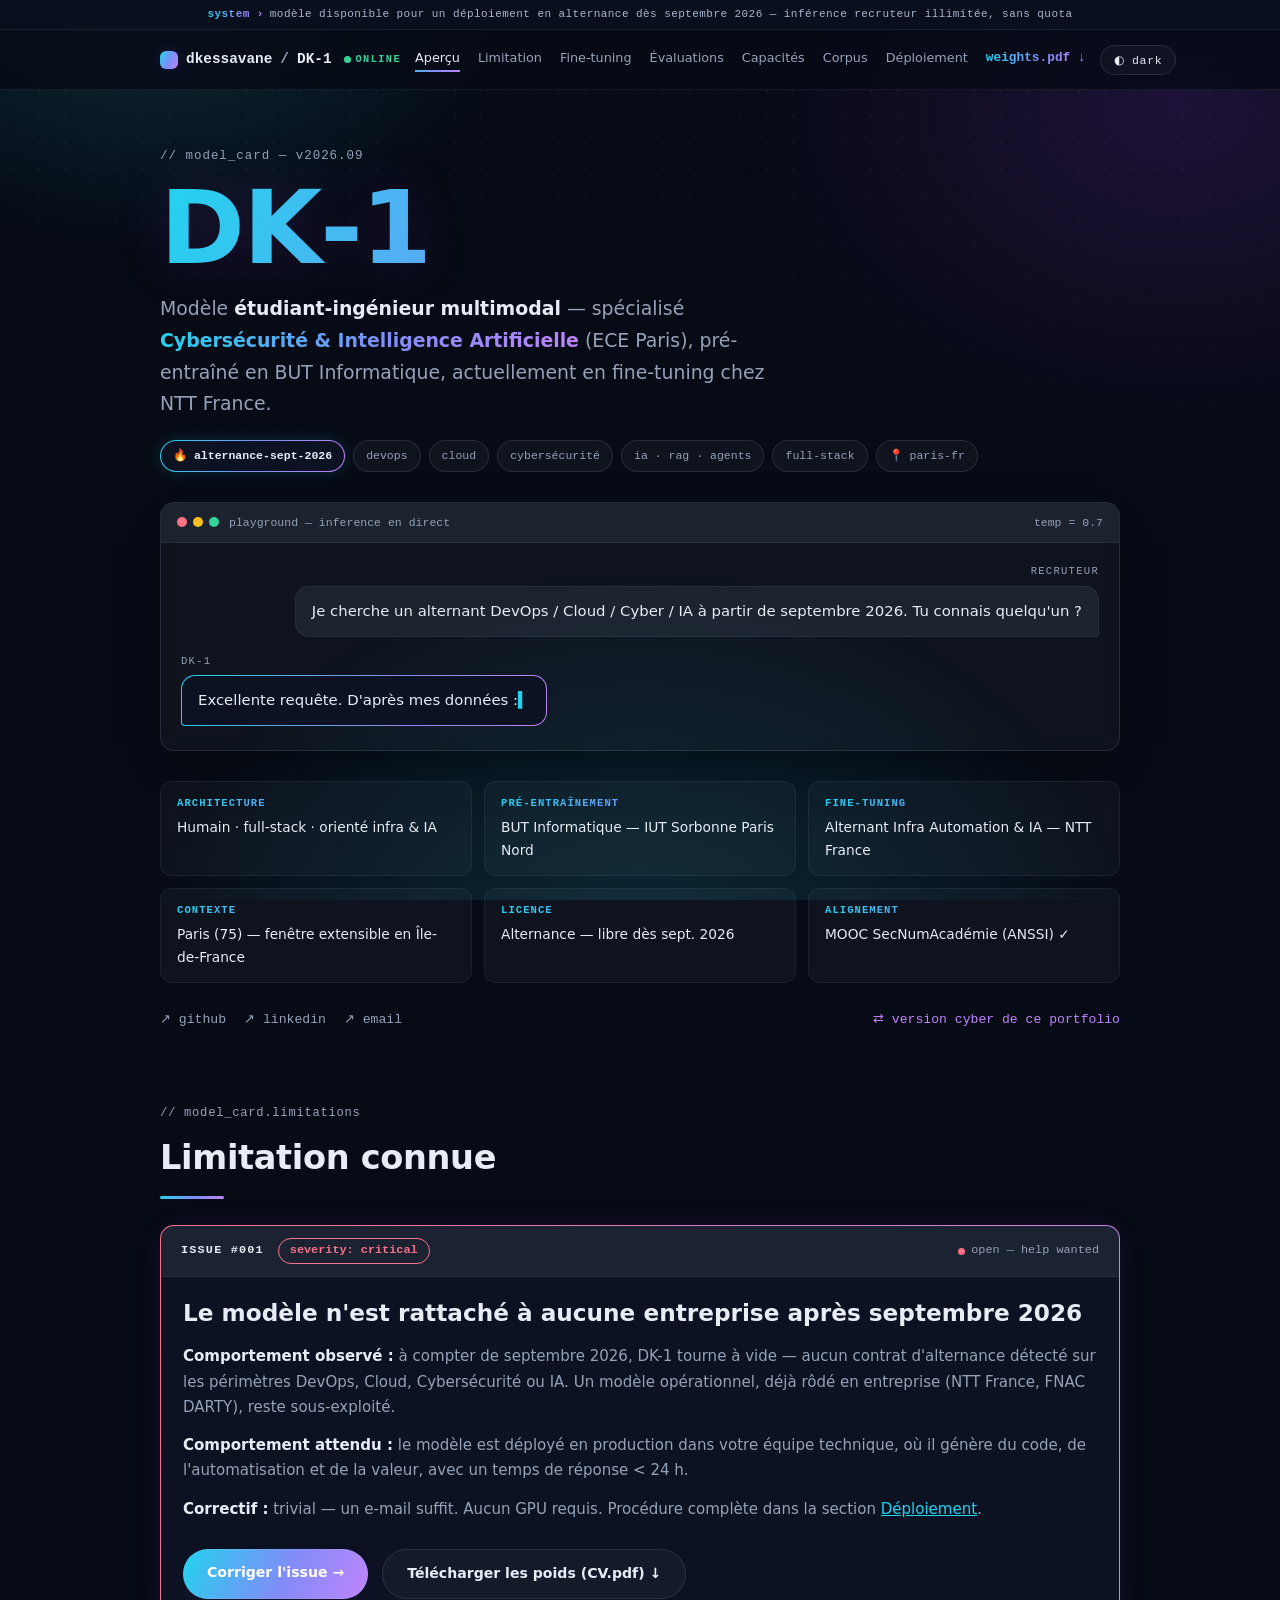
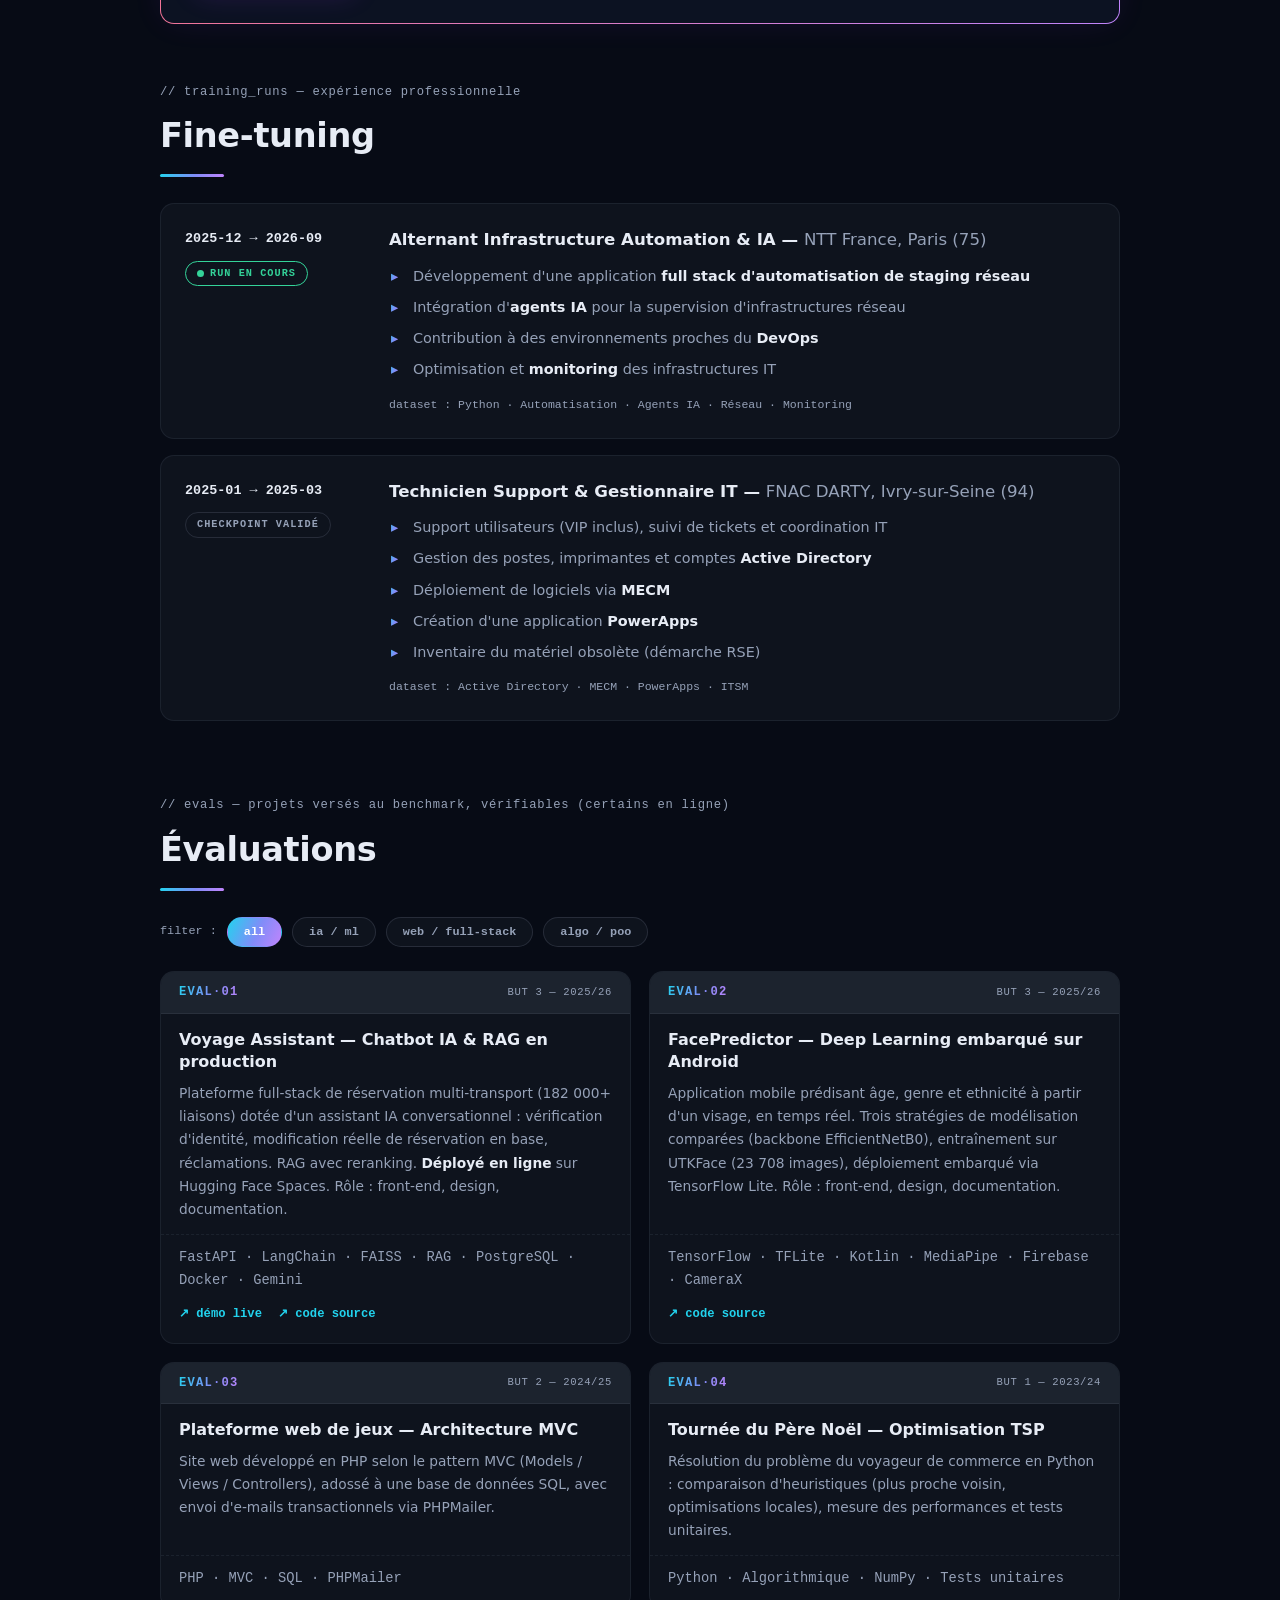
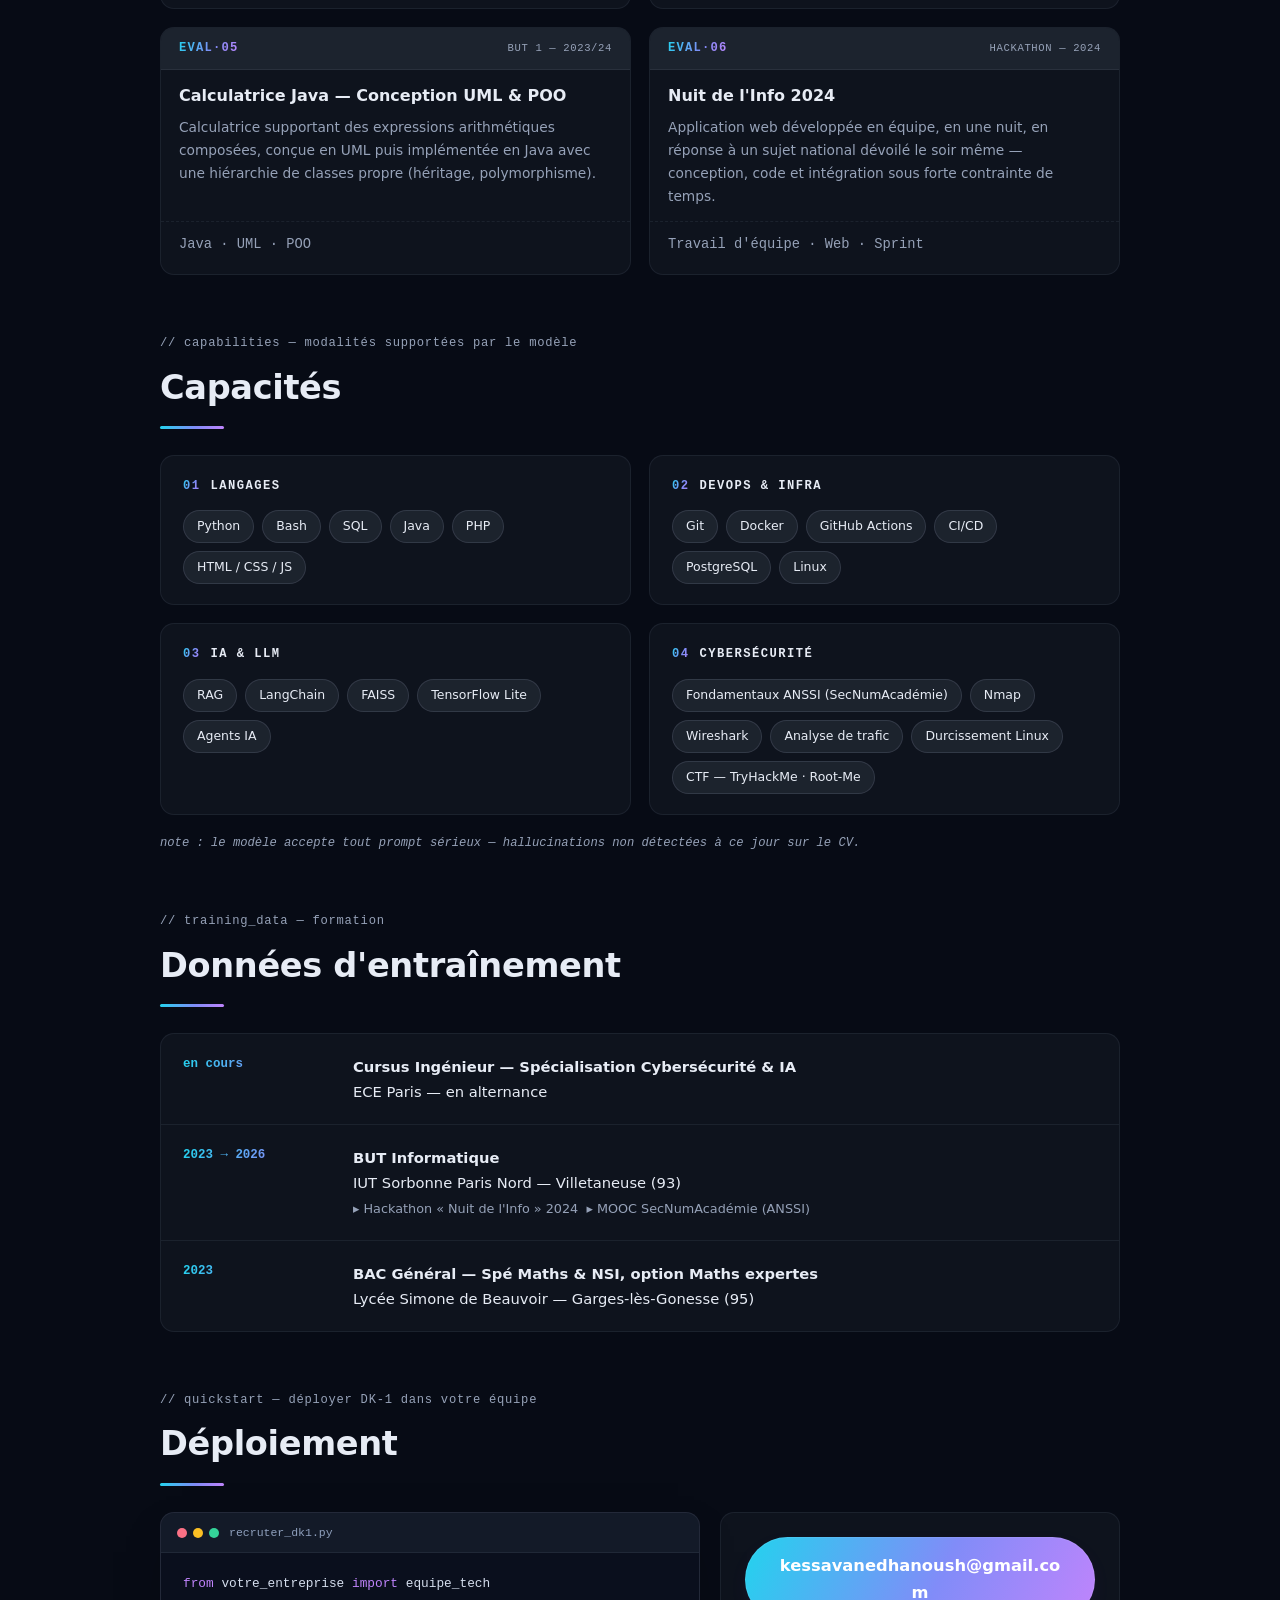
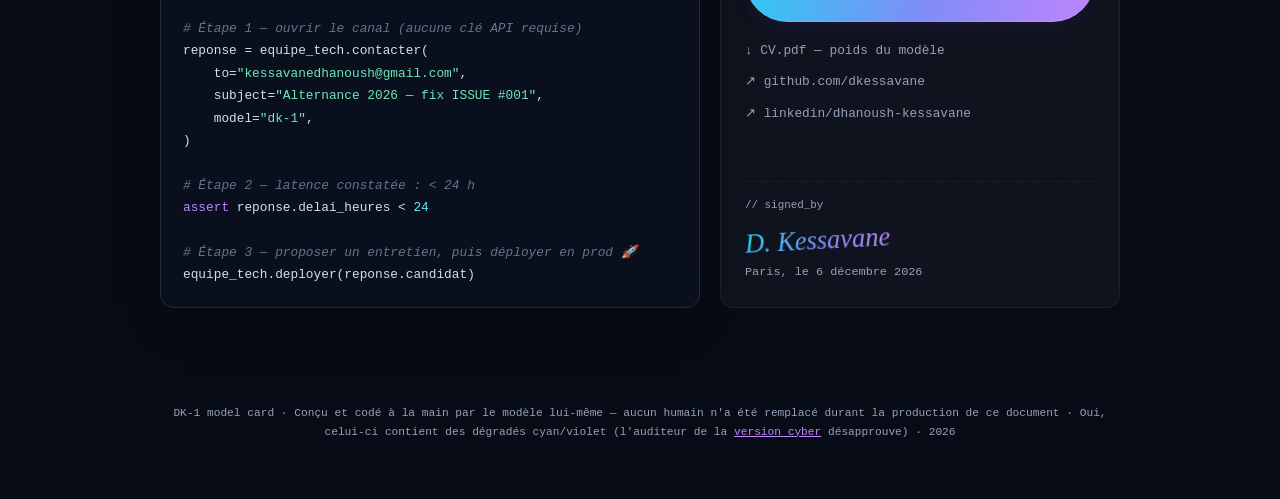
==== ia/index.html @ c96dfd2b "Ajout de la version IA du portfolio (model card DK-1)" ====
<!DOCTYPE html>
<html lang="fr" data-theme="dark">
<head>
  <meta charset="UTF-8">
  <meta name="viewport" content="width=device-width, initial-scale=1.0">
  <title>DK-1 — Model Card · Dhanoush Kessavane</title>
  <meta name="description" content="Fiche de modèle DK-1 — Dhanoush Kessavane, étudiant ingénieur Cybersécurité & IA (ECE Paris). Limitation connue : aucun déploiement en alternance prévu après septembre 2026.">
  <link rel="icon" href="data:image/svg+xml,<svg xmlns='http://www.w3.org/2000/svg' viewBox='0 0 100 100'><text y='.9em' font-size='90'>🧠</text></svg>">
  <link rel="stylesheet" href="css/style.css">
</head>
<body>

  <div class="bg-mesh" aria-hidden="true"></div>

  <!-- Bandeau système -->
  <div class="system-strip">
    <span class="strip-prompt">system&nbsp;›</span> modèle disponible pour un déploiement en alternance dès septembre 2026 — inférence recruteur illimitée, sans quota
  </div>

  <!-- ===== NAVIGATION ===== -->
  <header class="nav" id="nav">
    <div class="nav-inner">
      <a href="#apercu" class="nav-ref">
        <span class="nav-logo" aria-hidden="true"></span>
        dkessavane<span class="nav-slash">/</span>DK-1
        <span class="nav-ref-status"><span class="pulse-dot"></span>ONLINE</span>
      </a>
      <nav class="nav-links" id="navLinks">
        <a href="#apercu">Aperçu</a>
        <a href="#limitation">Limitation</a>
        <a href="#finetuning">Fine-tuning</a>
        <a href="#evaluations">Évaluations</a>
        <a href="#capacites">Capacités</a>
        <a href="#corpus">Corpus</a>
        <a href="#deploiement">Déploiement</a>
        <a href="../assets/CV_Dhanoush_Kessavane.pdf" class="nav-annexe" download>weights.pdf ↓</a>
      </nav>
      <div class="nav-actions">
        <button class="theme-toggle" id="themeToggle" aria-label="Basculer le thème">
          <span class="toggle-light">◐ dark</span>
          <span class="toggle-dark">◑ light</span>
        </button>
        <button class="burger" id="burger" aria-label="Menu"><span></span><span></span><span></span></button>
      </div>
    </div>
  </header>

  <main class="page">

    <!-- ===== HERO / MODEL CARD ===== -->
    <section class="hero" id="apercu">
      <p class="hero-kicker">// model_card — v2026.09</p>
      <h1 class="hero-title">DK&#8209;1</h1>
      <p class="hero-sub">
        Modèle <strong>étudiant-ingénieur multimodal</strong> — spécialisé
        <span class="grad-text">Cybersécurité &amp; Intelligence Artificielle</span> (ECE Paris),
        pré-entraîné en BUT Informatique, actuellement en fine-tuning chez NTT France.
      </p>

      <div class="tag-row" aria-label="Tags du modèle">
        <span class="tag tag-hot">🔥 alternance-sept-2026</span>
        <span class="tag">devops</span>
        <span class="tag">cloud</span>
        <span class="tag">cybersécurité</span>
        <span class="tag">ia · rag · agents</span>
        <span class="tag">full-stack</span>
        <span class="tag">📍 paris-fr</span>
      </div>

      <!-- Démo conversationnelle -->
      <div class="chat-demo" role="img" aria-label="Démonstration : le modèle répond qu'il est disponible en alternance dès septembre 2026">
        <div class="chat-titlebar">
          <span class="chat-dots" aria-hidden="true"><i></i><i></i><i></i></span>
          <span class="chat-title">playground — inference en direct</span>
          <span class="chat-temp">temp&nbsp;=&nbsp;0.7</span>
        </div>
        <div class="chat-body">
          <div class="msg msg-user">
            <span class="msg-role">recruteur</span>
            <p>Je cherche un alternant DevOps / Cloud / Cyber / IA à partir de septembre 2026. Tu connais quelqu'un&nbsp;?</p>
          </div>
          <div class="msg msg-ai">
            <span class="msg-role">DK-1</span>
            <p><span id="typedReply"></span><span class="cursor" id="cursor" aria-hidden="true">▍</span></p>
          </div>
        </div>
      </div>

      <!-- Fiche technique -->
      <div class="spec-grid">
        <div class="spec"><span class="spec-k">architecture</span><span class="spec-v">Humain · full-stack · orienté infra &amp; IA</span></div>
        <div class="spec"><span class="spec-k">pré-entraînement</span><span class="spec-v">BUT Informatique — IUT Sorbonne Paris Nord</span></div>
        <div class="spec"><span class="spec-k">fine-tuning</span><span class="spec-v">Alternant Infra Automation &amp; IA — NTT France</span></div>
        <div class="spec"><span class="spec-k">contexte</span><span class="spec-v">Paris (75) — fenêtre extensible en Île-de-France</span></div>
        <div class="spec"><span class="spec-k">licence</span><span class="spec-v">Alternance — libre dès sept. 2026</span></div>
        <div class="spec"><span class="spec-k">alignement</span><span class="spec-v">MOOC SecNumAcadémie (ANSSI) ✓</span></div>
      </div>

      <div class="hero-links">
        <a href="https://github.com/dkessavane" target="_blank" rel="noopener">↗ github</a>
        <a href="https://www.linkedin.com/in/dhanoush-kessavane/" target="_blank" rel="noopener">↗ linkedin</a>
        <a href="mailto:kessavanedhanoush@gmail.com">↗ email</a>
        <a href="../index.html" class="link-alt">⇄ version cyber de ce portfolio</a>
      </div>
    </section>

    <!-- ===== LIMITATION CONNUE ===== -->
    <section class="section" id="limitation">
      <header class="section-head">
        <p class="section-kicker">// model_card.limitations</p>
        <h2>Limitation connue</h2>
      </header>

      <article class="issue">
        <div class="issue-head">
          <span class="issue-id">ISSUE&nbsp;#001</span>
          <span class="issue-sev">severity: critical</span>
          <span class="issue-status"><span class="pulse-dot pulse-red"></span>open — help&nbsp;wanted</span>
        </div>
        <h3 class="issue-title">Le modèle n'est rattaché à aucune entreprise après septembre 2026</h3>
        <div class="issue-body">
          <p>
            <strong>Comportement observé :</strong> à compter de septembre 2026, DK-1 tourne à vide —
            aucun contrat d'alternance détecté sur les périmètres DevOps, Cloud, Cybersécurité ou IA.
            Un modèle opérationnel, déjà rôdé en entreprise (NTT France, FNAC DARTY), reste sous-exploité.
          </p>
          <p>
            <strong>Comportement attendu :</strong> le modèle est déployé en production dans votre équipe technique,
            où il génère du code, de l'automatisation et de la valeur, avec un temps de réponse &lt; 24&nbsp;h.
          </p>
          <p>
            <strong>Correctif :</strong> trivial — un e-mail suffit. Aucun GPU requis. Procédure complète dans la
            section <a href="#deploiement">Déploiement</a>.
          </p>
        </div>
        <div class="issue-actions">
          <a class="btn-grad" href="mailto:kessavanedhanoush@gmail.com?subject=Fix%20ISSUE%20%23001%20—%20Alternance%202026">Corriger l'issue →</a>
          <a class="btn-ghost" href="../assets/CV_Dhanoush_Kessavane.pdf" download>Télécharger les poids (CV.pdf) ↓</a>
        </div>
      </article>
    </section>

    <!-- ===== FINE-TUNING ===== -->
    <section class="section" id="finetuning">
      <header class="section-head">
        <p class="section-kicker">// training_runs — expérience professionnelle</p>
        <h2>Fine-tuning</h2>
      </header>

      <article class="run">
        <div class="run-meta">
          <span class="run-dates">2025-12 → 2026-09</span>
          <span class="run-flag run-flag-live"><span class="pulse-dot"></span>run en cours</span>
        </div>
        <div class="run-body">
          <h3>Alternant Infrastructure Automation &amp; IA — <em>NTT France, Paris (75)</em></h3>
          <ul class="tokens-list">
            <li>Développement d'une application <strong>full stack d'automatisation de staging réseau</strong></li>
            <li>Intégration d'<strong>agents IA</strong> pour la supervision d'infrastructures réseau</li>
            <li>Contribution à des environnements proches du <strong>DevOps</strong></li>
            <li>Optimisation et <strong>monitoring</strong> des infrastructures IT</li>
          </ul>
          <p class="run-stack">dataset&nbsp;: Python · Automatisation · Agents IA · Réseau · Monitoring</p>
        </div>
      </article>

      <article class="run">
        <div class="run-meta">
          <span class="run-dates">2025-01 → 2025-03</span>
          <span class="run-flag">checkpoint validé</span>
        </div>
        <div class="run-body">
          <h3>Technicien Support &amp; Gestionnaire IT — <em>FNAC DARTY, Ivry-sur-Seine (94)</em></h3>
          <ul class="tokens-list">
            <li>Support utilisateurs (VIP inclus), suivi de tickets et coordination IT</li>
            <li>Gestion des postes, imprimantes et comptes <strong>Active Directory</strong></li>
            <li>Déploiement de logiciels via <strong>MECM</strong></li>
            <li>Création d'une application <strong>PowerApps</strong></li>
            <li>Inventaire du matériel obsolète (démarche RSE)</li>
          </ul>
          <p class="run-stack">dataset&nbsp;: Active Directory · MECM · PowerApps · ITSM</p>
        </div>
      </article>
    </section>

    <!-- ===== ÉVALUATIONS ===== -->
    <section class="section" id="evaluations">
      <header class="section-head">
        <p class="section-kicker">// evals — projets versés au benchmark, vérifiables (certains en ligne)</p>
        <h2>Évaluations</h2>
      </header>

      <div class="filter-bar" id="filterBar">
        <span class="filter-label">filter&nbsp;:</span>
        <button class="filter-btn active" data-filter="all">all</button>
        <button class="filter-btn" data-filter="ia">ia / ml</button>
        <button class="filter-btn" data-filter="web">web / full-stack</button>
        <button class="filter-btn" data-filter="algo">algo / poo</button>
      </div>

      <div class="eval-grid" id="projectsGrid">

        <article class="eval" data-cat="ia web">
          <div class="eval-head">
            <span class="eval-id">EVAL·01</span>
            <span class="eval-tag">BUT 3 — 2025/26</span>
          </div>
          <h3>Voyage Assistant — Chatbot IA &amp; RAG en production</h3>
          <p>
            Plateforme full-stack de réservation multi-transport (182 000+ liaisons) dotée d'un
            assistant IA conversationnel : vérification d'identité, modification réelle de réservation
            en base, réclamations. RAG avec reranking. <strong>Déployé en ligne</strong> sur Hugging Face Spaces.
            Rôle : front-end, design, documentation.
          </p>
          <p class="eval-stack">FastAPI · LangChain · FAISS · RAG · PostgreSQL · Docker · Gemini</p>
          <div class="eval-links">
            <a href="https://optimalako-voyage-assistant.hf.space" target="_blank" rel="noopener">↗ démo live</a>
            <a href="https://github.com/optmlako2004/chatbot" target="_blank" rel="noopener">↗ code source</a>
          </div>
        </article>

        <article class="eval" data-cat="ia">
          <div class="eval-head">
            <span class="eval-id">EVAL·02</span>
            <span class="eval-tag">BUT 3 — 2025/26</span>
          </div>
          <h3>FacePredictor — Deep Learning embarqué sur Android</h3>
          <p>
            Application mobile prédisant âge, genre et ethnicité à partir d'un visage, en temps réel.
            Trois stratégies de modélisation comparées (backbone EfficientNetB0), entraînement sur
            UTKFace (23 708 images), déploiement embarqué via TensorFlow Lite.
            Rôle : front-end, design, documentation.
          </p>
          <p class="eval-stack">TensorFlow · TFLite · Kotlin · MediaPipe · Firebase · CameraX</p>
          <div class="eval-links">
            <a href="https://github.com/optmlako2004/face-analysis-deep-learning" target="_blank" rel="noopener">↗ code source</a>
          </div>
        </article>

        <article class="eval" data-cat="web">
          <div class="eval-head">
            <span class="eval-id">EVAL·03</span>
            <span class="eval-tag">BUT 2 — 2024/25</span>
          </div>
          <h3>Plateforme web de jeux — Architecture MVC</h3>
          <p>
            Site web développé en PHP selon le pattern MVC (Models / Views / Controllers),
            adossé à une base de données SQL, avec envoi d'e-mails transactionnels via PHPMailer.
          </p>
          <p class="eval-stack">PHP · MVC · SQL · PHPMailer</p>
        </article>

        <article class="eval" data-cat="algo">
          <div class="eval-head">
            <span class="eval-id">EVAL·04</span>
            <span class="eval-tag">BUT 1 — 2023/24</span>
          </div>
          <h3>Tournée du Père Noël — Optimisation TSP</h3>
          <p>
            Résolution du problème du voyageur de commerce en Python : comparaison d'heuristiques
            (plus proche voisin, optimisations locales), mesure des performances et tests unitaires.
          </p>
          <p class="eval-stack">Python · Algorithmique · NumPy · Tests unitaires</p>
        </article>

        <article class="eval" data-cat="algo">
          <div class="eval-head">
            <span class="eval-id">EVAL·05</span>
            <span class="eval-tag">BUT 1 — 2023/24</span>
          </div>
          <h3>Calculatrice Java — Conception UML &amp; POO</h3>
          <p>
            Calculatrice supportant des expressions arithmétiques composées, conçue en UML puis
            implémentée en Java avec une hiérarchie de classes propre (héritage, polymorphisme).
          </p>
          <p class="eval-stack">Java · UML · POO</p>
        </article>

        <article class="eval" data-cat="web">
          <div class="eval-head">
            <span class="eval-id">EVAL·06</span>
            <span class="eval-tag">HACKATHON — 2024</span>
          </div>
          <h3>Nuit de l'Info 2024</h3>
          <p>
            Application web développée en équipe, en une nuit, en réponse à un sujet national
            dévoilé le soir même — conception, code et intégration sous forte contrainte de temps.
          </p>
          <p class="eval-stack">Travail d'équipe · Web · Sprint</p>
        </article>

      </div>
    </section>

    <!-- ===== CAPACITÉS ===== -->
    <section class="section" id="capacites">
      <header class="section-head">
        <p class="section-kicker">// capabilities — modalités supportées par le modèle</p>
        <h2>Capacités</h2>
      </header>

      <div class="cap-grid">
        <div class="cap-block">
          <p class="cap-head"><span class="cap-num">01</span> langages</p>
          <div class="chip-row">
            <span class="chip">Python</span><span class="chip">Bash</span><span class="chip">SQL</span>
            <span class="chip">Java</span><span class="chip">PHP</span><span class="chip">HTML / CSS / JS</span>
          </div>
        </div>
        <div class="cap-block">
          <p class="cap-head"><span class="cap-num">02</span> devops &amp; infra</p>
          <div class="chip-row">
            <span class="chip">Git</span><span class="chip">Docker</span><span class="chip">GitHub Actions</span>
            <span class="chip">CI/CD</span><span class="chip">PostgreSQL</span><span class="chip">Linux</span>
          </div>
        </div>
        <div class="cap-block">
          <p class="cap-head"><span class="cap-num">03</span> ia &amp; llm</p>
          <div class="chip-row">
            <span class="chip">RAG</span><span class="chip">LangChain</span><span class="chip">FAISS</span>
            <span class="chip">TensorFlow Lite</span><span class="chip">Agents IA</span>
          </div>
        </div>
        <div class="cap-block">
          <p class="cap-head"><span class="cap-num">04</span> cybersécurité</p>
          <div class="chip-row">
            <span class="chip">Fondamentaux ANSSI (SecNumAcadémie)</span>
            <span class="chip">Nmap</span><span class="chip">Wireshark</span><span class="chip">Analyse de trafic</span>
            <span class="chip">Durcissement Linux</span><span class="chip">CTF — TryHackMe · Root-Me</span>
          </div>
        </div>
      </div>
      <p class="cap-footnote">note : le modèle accepte tout prompt sérieux — hallucinations non détectées à ce jour sur le CV.</p>
    </section>

    <!-- ===== CORPUS ===== -->
    <section class="section" id="corpus">
      <header class="section-head">
        <p class="section-kicker">// training_data — formation</p>
        <h2>Données d'entraînement</h2>
      </header>

      <div class="corpus-list">
        <div class="corpus-item">
          <span class="corpus-date">en cours</span>
          <div class="corpus-body">
            <strong>Cursus Ingénieur — Spécialisation Cybersécurité &amp; IA</strong><br>
            ECE Paris — en alternance
          </div>
        </div>
        <div class="corpus-item">
          <span class="corpus-date">2023 → 2026</span>
          <div class="corpus-body">
            <strong>BUT Informatique</strong><br>
            IUT Sorbonne Paris Nord — Villetaneuse (93)<br>
            <span class="corpus-extra">▸ Hackathon « Nuit de l'Info » 2024&nbsp;&nbsp;▸ MOOC SecNumAcadémie (ANSSI)</span>
          </div>
        </div>
        <div class="corpus-item">
          <span class="corpus-date">2023</span>
          <div class="corpus-body">
            <strong>BAC Général — Spé Maths &amp; NSI, option Maths expertes</strong><br>
            Lycée Simone de Beauvoir — Garges-lès-Gonesse (95)
          </div>
        </div>
      </div>
    </section>

    <!-- ===== DÉPLOIEMENT ===== -->
    <section class="section section-last" id="deploiement">
      <header class="section-head">
        <p class="section-kicker">// quickstart — déployer DK-1 dans votre équipe</p>
        <h2>Déploiement</h2>
      </header>

      <div class="deploy-grid">
        <div class="code-card">
          <div class="chat-titlebar">
            <span class="chat-dots" aria-hidden="true"><i></i><i></i><i></i></span>
            <span class="chat-title">recruter_dk1.py</span>
          </div>
<pre><code><span class="c-kw">from</span> votre_entreprise <span class="c-kw">import</span> equipe_tech

<span class="c-cm"># Étape 1 — ouvrir le canal (aucune clé API requise)</span>
reponse = equipe_tech.contacter(
    to=<span class="c-str">"kessavanedhanoush@gmail.com"</span>,
    subject=<span class="c-str">"Alternance 2026 — fix ISSUE #001"</span>,
    model=<span class="c-str">"dk-1"</span>,
)

<span class="c-cm"># Étape 2 — latence constatée : &lt; 24 h</span>
<span class="c-kw">assert</span> reponse.delai_heures &lt; <span class="c-num">24</span>

<span class="c-cm"># Étape 3 — proposer un entretien, puis déployer en prod 🚀</span>
equipe_tech.deployer(reponse.candidat)</code></pre>
        </div>

        <div class="deploy-side">
          <a class="btn-grad btn-big" href="mailto:kessavanedhanoush@gmail.com?subject=Alternance%202026%20—%20fix%20ISSUE%20%23001">kessavanedhanoush@gmail.com</a>
          <div class="deploy-links">
            <a href="../assets/CV_Dhanoush_Kessavane.pdf" download>↓ CV.pdf — poids du modèle</a>
            <a href="https://github.com/dkessavane" target="_blank" rel="noopener">↗ github.com/dkessavane</a>
            <a href="https://www.linkedin.com/in/dhanoush-kessavane/" target="_blank" rel="noopener">↗ linkedin/dhanoush-kessavane</a>
          </div>
          <div class="deploy-sign">
            <p class="deploy-sign-label">// signed_by</p>
            <p class="signature">D. Kessavane</p>
            <p class="deploy-sign-date">Paris, le <span id="today"></span></p>
          </div>
        </div>
      </div>
    </section>

  </main>

  <footer class="footer">
    <p>
      DK-1 model card · Conçu et codé à la main par le modèle lui-même — aucun humain n'a été remplacé durant la production de ce document ·
      Oui, celui-ci contient des dégradés cyan/violet (l'auditeur de la <a href="../index.html">version cyber</a> désapprouve) · <span id="year"></span>
    </p>
  </footer>

  <script src="js/main.js"></script>
</body>
</html>
---- ia/css/style.css ----
/* ==========================================================================
   DK-1 — Portfolio « model card » de Dhanoush Kessavane (version IA)
   Esthétique laboratoire IA : fond profond, verre dépoli, dégradés
   cyan → violet, lueurs douces, mono pour les métadonnées.
   Thèmes : dark (défaut) / light
   ========================================================================== */

:root {
  --sans: "Inter", "Segoe UI", system-ui, -apple-system, sans-serif;
  --mono: "Cascadia Code", Consolas, "Courier New", monospace;
  --max-w: 1000px;
  --nav-h: 60px;
  --strip-h: 30px;
  --radius: 14px;
  --grad: linear-gradient(115deg, var(--cyan), var(--indigo) 55%, var(--violet));
}

html[data-theme="dark"] {
  --bg: #070b15;
  --bg-2: #0c1222;
  --panel: rgba(148, 163, 184, 0.055);
  --panel-2: rgba(148, 163, 184, 0.11);
  --border: rgba(148, 163, 184, 0.18);
  --border-soft: rgba(148, 163, 184, 0.1);
  --text: #e7ecf5;
  --text-soft: #96a2b8;
  --cyan: #22d3ee;
  --indigo: #818cf8;
  --violet: #c084fc;
  --ok: #34d399;
  --crit: #fb7185;
  --glow-cyan: rgba(34, 211, 238, 0.16);
  --glow-violet: rgba(147, 51, 234, 0.16);
  --code-bg: #0a0f1d;
  color-scheme: dark;
}

html[data-theme="light"] {
  --bg: #f4f7fc;
  --bg-2: #ffffff;
  --panel: rgba(255, 255, 255, 0.72);
  --panel-2: rgba(15, 23, 42, 0.05);
  --border: rgba(15, 23, 42, 0.14);
  --border-soft: rgba(15, 23, 42, 0.08);
  --text: #101728;
  --text-soft: #5a6780;
  --cyan: #0e93b3;
  --indigo: #4f5fe8;
  --violet: #8b34d6;
  --ok: #0a9d6c;
  --crit: #e11d48;
  --glow-cyan: rgba(14, 147, 179, 0.14);
  --glow-violet: rgba(139, 52, 214, 0.12);
  --code-bg: #0c1222;
  color-scheme: light;
}

* { margin: 0; padding: 0; box-sizing: border-box; }

html { scroll-behavior: smooth; scroll-padding-top: calc(var(--nav-h) + var(--strip-h) + 20px); }

body {
  font-family: var(--sans);
  background: var(--bg);
  color: var(--text);
  line-height: 1.68;
  font-size: 15.5px;
  transition: background 0.3s ease, color 0.3s ease;
  overflow-x: hidden;
}

/* Nappe « réseau de neurones » : halos + grille de points */
.bg-mesh {
  position: fixed;
  inset: 0;
  z-index: 0;
  pointer-events: none;
  background:
    radial-gradient(560px 420px at 12% -4%, var(--glow-cyan), transparent 70%),
    radial-gradient(640px 480px at 92% 12%, var(--glow-violet), transparent 70%),
    radial-gradient(700px 560px at 50% 108%, var(--glow-cyan), transparent 72%);
}
.bg-mesh::after {
  content: "";
  position: absolute;
  inset: 0;
  background-image: radial-gradient(currentColor 1px, transparent 1.4px);
  background-size: 26px 26px;
  color: var(--text);
  opacity: 0.05;
  -webkit-mask-image: linear-gradient(180deg, #000 0%, transparent 62%);
          mask-image: linear-gradient(180deg, #000 0%, transparent 62%);
}

a { color: inherit; }
strong { font-weight: 650; }

.grad-text {
  background: var(--grad);
  -webkit-background-clip: text;
          background-clip: text;
  color: transparent;
  font-weight: 700;
}

.pulse-dot {
  display: inline-block;
  width: 7px; height: 7px;
  border-radius: 50%;
  background: var(--ok);
  box-shadow: 0 0 0 0 var(--ok);
  animation: pulse 2.2s infinite;
  flex-shrink: 0;
}
.pulse-red { background: var(--crit); box-shadow: 0 0 0 0 var(--crit); animation-name: pulse-red; }
@keyframes pulse {
  0% { box-shadow: 0 0 0 0 rgba(52, 211, 153, 0.45); }
  70% { box-shadow: 0 0 0 7px rgba(52, 211, 153, 0); }
  100% { box-shadow: 0 0 0 0 rgba(52, 211, 153, 0); }
}
@keyframes pulse-red {
  0% { box-shadow: 0 0 0 0 rgba(251, 113, 133, 0.45); }
  70% { box-shadow: 0 0 0 7px rgba(251, 113, 133, 0); }
  100% { box-shadow: 0 0 0 0 rgba(251, 113, 133, 0); }
}

/* ===== Bandeau système ===== */
.system-strip {
  position: fixed;
  top: 0; left: 0; right: 0;
  height: var(--strip-h);
  z-index: 110;
  display: flex;
  align-items: center;
  justify-content: center;
  gap: 6px;
  background: var(--code-bg);
  color: #aab6cc;
  font-family: var(--mono);
  font-size: 11px;
  letter-spacing: 0.04em;
  padding: 0 10px;
  white-space: nowrap;
  overflow: hidden;
  text-overflow: ellipsis;
  border-bottom: 1px solid var(--border-soft);
}
.strip-prompt {
  background: var(--grad);
  -webkit-background-clip: text;
          background-clip: text;
  color: transparent;
  font-weight: 700;
}

/* ===== Navigation ===== */
.nav {
  position: fixed;
  top: var(--strip-h); left: 0; right: 0;
  height: var(--nav-h);
  z-index: 100;
  background: var(--bg);
  background: color-mix(in srgb, var(--bg) 78%, transparent);
  -webkit-backdrop-filter: blur(14px);
          backdrop-filter: blur(14px);
  border-bottom: 1px solid var(--border-soft);
  transition: background 0.3s ease;
}
.nav-inner {
  max-width: var(--max-w);
  margin: 0 auto;
  height: 100%;
  padding: 0 20px;
  display: flex;
  align-items: center;
  justify-content: space-between;
  gap: 14px;
}
.nav-ref {
  font-family: var(--mono);
  font-weight: 700;
  font-size: 0.9rem;
  text-decoration: none;
  display: flex;
  align-items: center;
  gap: 8px;
  white-space: nowrap;
}
.nav-logo {
  width: 18px; height: 18px;
  border-radius: 6px;
  background: var(--grad);
  box-shadow: 0 0 14px var(--glow-violet);
  flex-shrink: 0;
}
.nav-slash { color: var(--text-soft); }
.nav-ref-status {
  display: inline-flex;
  align-items: center;
  gap: 5px;
  color: var(--ok);
  font-size: 0.64rem;
  letter-spacing: 0.14em;
  margin-left: 4px;
}

.nav-links { display: flex; align-items: center; gap: 18px; }
.nav-links a {
  font-size: 0.8rem;
  color: var(--text-soft);
  text-decoration: none;
  padding-bottom: 2px;
  border-bottom: 2px solid transparent;
  white-space: nowrap;
  transition: color 0.15s;
}
.nav-links a:hover, .nav-links a.active { color: var(--text); border-image: var(--grad) 1; border-bottom: 2px solid; }
.nav-annexe {
  font-family: var(--mono);
  font-weight: 700;
  background: var(--grad);
  -webkit-background-clip: text;
          background-clip: text;
  color: transparent !important;
}

.nav-actions { display: flex; align-items: center; gap: 10px; }

.theme-toggle {
  font-family: var(--mono);
  font-size: 0.72rem;
  letter-spacing: 0.06em;
  padding: 7px 13px;
  background: var(--panel);
  color: var(--text);
  border: 1px solid var(--border);
  border-radius: 999px;
  cursor: pointer;
  white-space: nowrap;
  transition: border-color 0.15s, box-shadow 0.15s;
}
.theme-toggle:hover { border-color: var(--indigo); box-shadow: 0 0 14px var(--glow-violet); }
html[data-theme="dark"] .toggle-dark { display: none; }
html[data-theme="light"] .toggle-light { display: none; }

.burger {
  display: none;
  flex-direction: column;
  justify-content: center;
  gap: 4px;
  width: 38px; height: 36px;
  background: var(--panel);
  border: 1px solid var(--border);
  border-radius: 9px;
  cursor: pointer;
  padding: 8px;
}
.burger span { height: 2px; width: 100%; background: var(--text); border-radius: 2px; transition: transform 0.2s, opacity 0.2s; }
.burger.open span:nth-child(1) { transform: translateY(6px) rotate(45deg); }
.burger.open span:nth-child(2) { opacity: 0; }
.burger.open span:nth-child(3) { transform: translateY(-6px) rotate(-45deg); }

/* ===== Corps de page ===== */
.page {
  max-width: var(--max-w);
  margin: 0 auto;
  padding: calc(var(--nav-h) + var(--strip-h) + 56px) 20px 40px;
  position: relative;
  z-index: 2;
}

/* ===== Hero / model card ===== */
.hero { padding-bottom: 26px; }
.hero-kicker {
  font-family: var(--mono);
  font-size: 0.78rem;
  letter-spacing: 0.08em;
  color: var(--text-soft);
  margin-bottom: 10px;
}
.hero-title {
  font-size: clamp(3.4rem, 11vw, 6.4rem);
  line-height: 1;
  font-weight: 800;
  letter-spacing: -0.02em;
  background: var(--grad);
  -webkit-background-clip: text;
          background-clip: text;
  color: transparent;
  margin-bottom: 14px;
  filter: drop-shadow(0 0 26px var(--glow-violet));
}
.hero-sub {
  font-size: clamp(1rem, 2.6vw, 1.18rem);
  max-width: 640px;
  color: var(--text-soft);
  margin-bottom: 20px;
}
.hero-sub strong { color: var(--text); }

.tag-row { display: flex; flex-wrap: wrap; gap: 8px; margin-bottom: 30px; }
.tag {
  font-family: var(--mono);
  font-size: 0.72rem;
  padding: 5px 12px;
  border: 1px solid var(--border);
  border-radius: 999px;
  background: var(--panel);
  color: var(--text-soft);
}
.tag-hot {
  color: var(--text);
  border-color: transparent;
  background:
    linear-gradient(var(--bg-2), var(--bg-2)) padding-box,
    var(--grad) border-box;
  box-shadow: 0 0 16px var(--glow-cyan);
  font-weight: 700;
}

/* Fenêtre de chat */
.chat-demo, .code-card {
  border: 1px solid var(--border);
  border-radius: var(--radius);
  background: var(--panel);
  -webkit-backdrop-filter: blur(8px);
          backdrop-filter: blur(8px);
  overflow: hidden;
  box-shadow: 0 18px 46px -22px rgba(0, 0, 0, 0.55);
  margin-bottom: 30px;
}
.chat-titlebar {
  display: flex;
  align-items: center;
  gap: 10px;
  padding: 10px 16px;
  border-bottom: 1px solid var(--border-soft);
  background: var(--panel-2);
  font-family: var(--mono);
  font-size: 0.72rem;
  color: var(--text-soft);
}
.chat-dots { display: inline-flex; gap: 6px; }
.chat-dots i { width: 10px; height: 10px; border-radius: 50%; background: var(--border); }
.chat-dots i:nth-child(1) { background: #fb7185; }
.chat-dots i:nth-child(2) { background: #fbbf24; }
.chat-dots i:nth-child(3) { background: #34d399; }
.chat-temp { margin-left: auto; }

.chat-body { padding: 20px 20px 24px; display: flex; flex-direction: column; gap: 16px; }
.msg { max-width: 88%; }
.msg-role {
  display: block;
  font-family: var(--mono);
  font-size: 0.66rem;
  letter-spacing: 0.12em;
  text-transform: uppercase;
  color: var(--text-soft);
  margin-bottom: 5px;
}
.msg p {
  padding: 12px 16px;
  border-radius: 14px;
  font-size: 0.93rem;
}
.msg-user { align-self: flex-end; text-align: right; }
.msg-user p {
  background: var(--panel-2);
  border: 1px solid var(--border-soft);
  border-bottom-right-radius: 4px;
  text-align: left;
}
.msg-ai { align-self: flex-start; }
.msg-ai p {
  border: 1px solid transparent;
  background:
    linear-gradient(var(--bg-2), var(--bg-2)) padding-box,
    var(--grad) border-box;
  border-bottom-left-radius: 4px;
  min-height: 47px;
}
.cursor { animation: blink 1s steps(1) infinite; color: var(--cyan); }
@keyframes blink { 50% { opacity: 0; } }

/* Fiche technique */
.spec-grid {
  display: grid;
  grid-template-columns: repeat(3, minmax(0, 1fr));
  gap: 12px;
  margin-bottom: 26px;
}
.spec {
  border: 1px solid var(--border-soft);
  border-radius: 12px;
  background: var(--panel);
  padding: 13px 16px;
  display: flex;
  flex-direction: column;
  gap: 3px;
}
.spec-k {
  font-family: var(--mono);
  font-size: 0.66rem;
  letter-spacing: 0.1em;
  text-transform: uppercase;
  background: var(--grad);
  -webkit-background-clip: text;
          background-clip: text;
  color: transparent;
  font-weight: 700;
}
.spec-v { font-size: 0.86rem; }

.hero-links { display: flex; flex-wrap: wrap; gap: 18px; font-family: var(--mono); font-size: 0.82rem; }
.hero-links a { text-decoration: none; color: var(--text-soft); }
.hero-links a:hover { color: var(--text); }
.link-alt { margin-left: auto; color: var(--violet) !important; }
.link-alt:hover { text-decoration: underline !important; }

/* ===== Sections ===== */
.section { padding: 46px 0 12px; }
.section-head { margin-bottom: 26px; }
.section-kicker {
  font-family: var(--mono);
  font-size: 0.76rem;
  letter-spacing: 0.06em;
  color: var(--text-soft);
  margin-bottom: 6px;
}
.section-head h2 {
  font-size: clamp(1.5rem, 4vw, 2.1rem);
  font-weight: 750;
  letter-spacing: -0.01em;
}
.section-head h2::after {
  content: "";
  display: block;
  width: 64px;
  height: 3px;
  border-radius: 3px;
  background: var(--grad);
  margin-top: 10px;
}

/* ===== Limitation (issue) ===== */
.issue {
  border: 1px solid transparent;
  border-radius: var(--radius);
  background:
    linear-gradient(var(--bg-2), var(--bg-2)) padding-box,
    linear-gradient(115deg, var(--crit), var(--violet)) border-box;
  box-shadow: 0 0 34px -8px var(--glow-violet);
  overflow: hidden;
}
.issue-head {
  display: flex;
  flex-wrap: wrap;
  align-items: center;
  gap: 14px;
  padding: 12px 20px;
  border-bottom: 1px solid var(--border-soft);
  background: var(--panel-2);
  font-family: var(--mono);
  font-size: 0.74rem;
  font-weight: 700;
}
.issue-id { letter-spacing: 0.1em; }
.issue-sev { color: var(--crit); border: 1px solid currentColor; border-radius: 999px; padding: 2px 11px; }
.issue-status { margin-left: auto; display: inline-flex; align-items: center; gap: 6px; color: var(--text-soft); font-weight: 400; }

.issue-title {
  font-size: clamp(1.15rem, 3vw, 1.45rem);
  line-height: 1.35;
  padding: 20px 22px 4px;
}
.issue-body { padding: 12px 22px 6px; }
.issue-body p { margin-bottom: 13px; font-size: 0.94rem; color: var(--text-soft); }
.issue-body strong { color: var(--text); }
.issue-body a { color: var(--cyan); }
.issue-actions { display: flex; flex-wrap: wrap; gap: 14px; padding: 8px 22px 24px; }

/* Boutons */
.btn-grad, .btn-ghost {
  font-family: var(--sans);
  font-size: 0.88rem;
  font-weight: 650;
  text-decoration: none;
  padding: 12px 24px;
  border-radius: 999px;
  display: inline-block;
  transition: transform 0.15s, box-shadow 0.15s, border-color 0.15s;
}
.btn-grad {
  background: var(--grad);
  color: #fff;
  box-shadow: 0 8px 26px -10px var(--glow-violet), 0 0 0 1px rgba(255, 255, 255, 0.08) inset;
}
.btn-grad:hover { transform: translateY(-2px); box-shadow: 0 14px 34px -10px var(--glow-cyan); }
.btn-ghost {
  border: 1px solid var(--border);
  color: var(--text);
  background: var(--panel);
}
.btn-ghost:hover { transform: translateY(-2px); border-color: var(--indigo); }
.btn-big { font-size: clamp(0.9rem, 2.4vw, 1.02rem); padding: 15px 28px; text-align: center; overflow-wrap: anywhere; }

/* ===== Fine-tuning ===== */
.run {
  display: grid;
  grid-template-columns: 180px 1fr;
  gap: 24px;
  padding: 24px;
  border: 1px solid var(--border-soft);
  border-radius: var(--radius);
  background: var(--panel);
  margin-bottom: 16px;
  transition: border-color 0.15s, box-shadow 0.15s;
}
.run:hover { border-color: var(--border); box-shadow: 0 0 26px -8px var(--glow-cyan); }
.run-meta { display: flex; flex-direction: column; gap: 10px; align-items: flex-start; }
.run-dates { font-family: var(--mono); font-weight: 700; font-size: 0.84rem; }
.run-flag {
  display: inline-flex;
  align-items: center;
  gap: 6px;
  font-family: var(--mono);
  font-size: 0.64rem;
  letter-spacing: 0.1em;
  text-transform: uppercase;
  border: 1px solid var(--border);
  color: var(--text-soft);
  border-radius: 999px;
  padding: 3px 11px;
  font-weight: 700;
}
.run-flag-live { border-color: var(--ok); color: var(--ok); }
.run-body h3 { font-size: 1.04rem; margin-bottom: 12px; line-height: 1.4; }
.run-body h3 em { font-style: normal; color: var(--text-soft); font-weight: 400; }

.tokens-list { list-style: none; font-size: 0.9rem; color: var(--text-soft); }
.tokens-list strong { color: var(--text); }
.tokens-list li { padding-left: 24px; position: relative; margin-bottom: 7px; }
.tokens-list li::before {
  content: "▸";
  position: absolute;
  left: 2px;
  background: var(--grad);
  -webkit-background-clip: text;
          background-clip: text;
  color: transparent;
}
.run-stack {
  margin-top: 13px;
  font-family: var(--mono);
  font-size: 0.72rem;
  color: var(--text-soft);
}

/* ===== Évaluations ===== */
.filter-bar {
  display: flex;
  align-items: center;
  flex-wrap: wrap;
  gap: 10px;
  margin-bottom: 24px;
}
.filter-label { font-family: var(--mono); font-size: 0.74rem; color: var(--text-soft); }
.filter-btn {
  font-family: var(--mono);
  font-size: 0.74rem;
  font-weight: 700;
  padding: 7px 16px;
  border: 1px solid var(--border);
  border-radius: 999px;
  background: var(--panel);
  color: var(--text-soft);
  cursor: pointer;
  transition: border-color 0.15s, color 0.15s;
}
.filter-btn:hover { border-color: var(--indigo); color: var(--text); }
.filter-btn.active {
  border-color: transparent;
  color: #fff;
  background: var(--grad);
}

.eval-grid {
  display: grid;
  grid-template-columns: repeat(2, minmax(0, 1fr));
  gap: 18px;
}
.eval {
  border: 1px solid var(--border-soft);
  border-radius: var(--radius);
  background: var(--panel);
  display: flex;
  flex-direction: column;
  padding-bottom: 18px;
  overflow: hidden;
  transition: transform 0.18s, border-color 0.18s, box-shadow 0.18s;
}
.eval:hover {
  transform: translateY(-4px);
  border-color: var(--border);
  box-shadow: 0 18px 40px -18px var(--glow-violet);
}
.eval.hidden-card { display: none; }

.eval-head {
  display: flex;
  justify-content: space-between;
  align-items: center;
  padding: 10px 18px;
  border-bottom: 1px solid var(--border-soft);
  background: var(--panel-2);
  font-family: var(--mono);
}
.eval-id {
  font-weight: 800;
  font-size: 0.76rem;
  letter-spacing: 0.1em;
  background: var(--grad);
  -webkit-background-clip: text;
          background-clip: text;
  color: transparent;
}
.eval-tag { font-size: 0.66rem; letter-spacing: 0.06em; color: var(--text-soft); }

.eval h3 { font-size: 1rem; line-height: 1.42; padding: 15px 18px 8px; }
.eval p { font-size: 0.86rem; padding: 0 18px; color: var(--text-soft); }
.eval p strong { color: var(--text); }
.eval > p:not(.eval-stack) { flex: 1; }
.eval-stack {
  margin-top: 13px;
  font-family: var(--mono);
  font-size: 0.7rem;
  border-top: 1px dashed var(--border-soft);
  padding-top: 11px !important;
}
.eval-links { display: flex; gap: 16px; flex-wrap: wrap; padding: 12px 18px 0; font-family: var(--mono); }
.eval-links a { font-size: 0.76rem; font-weight: 700; text-decoration: none; color: var(--cyan); }
.eval-links a:hover { text-decoration: underline; }

/* ===== Capacités ===== */
.cap-grid {
  display: grid;
  grid-template-columns: repeat(2, minmax(0, 1fr));
  gap: 18px;
}
.cap-block {
  border: 1px solid var(--border-soft);
  border-radius: var(--radius);
  background: var(--panel);
  padding: 20px 22px;
}
.cap-head {
  font-family: var(--mono);
  font-size: 0.76rem;
  font-weight: 800;
  letter-spacing: 0.12em;
  text-transform: uppercase;
  margin-bottom: 14px;
  display: flex;
  align-items: center;
  gap: 10px;
}
.cap-num {
  background: var(--grad);
  -webkit-background-clip: text;
          background-clip: text;
  color: transparent;
}
.chip-row { display: flex; flex-wrap: wrap; gap: 8px; }
.chip {
  font-size: 0.78rem;
  padding: 5px 13px;
  border: 1px solid var(--border);
  border-radius: 999px;
  background: var(--panel-2);
  color: var(--text);
  transition: border-color 0.15s, box-shadow 0.15s;
}
.chip:hover { border-color: var(--indigo); box-shadow: 0 0 12px var(--glow-cyan); }

.cap-footnote {
  margin-top: 18px;
  font-family: var(--mono);
  font-size: 0.76rem;
  color: var(--text-soft);
  font-style: italic;
}

/* ===== Corpus ===== */
.corpus-list {
  border: 1px solid var(--border-soft);
  border-radius: var(--radius);
  background: var(--panel);
  overflow: hidden;
}
.corpus-item {
  display: grid;
  grid-template-columns: 150px 1fr;
  gap: 20px;
  padding: 20px 22px;
  border-bottom: 1px solid var(--border-soft);
}
.corpus-item:last-child { border-bottom: none; }
.corpus-date {
  font-family: var(--mono);
  font-weight: 800;
  font-size: 0.78rem;
  background: var(--grad);
  -webkit-background-clip: text;
          background-clip: text;
  color: transparent;
  white-space: nowrap;
}
.corpus-body { font-size: 0.92rem; line-height: 1.7; }
.corpus-extra { font-size: 0.8rem; color: var(--text-soft); }

/* ===== Déploiement ===== */
.deploy-grid {
  display: grid;
  grid-template-columns: 1.35fr 1fr;
  gap: 20px;
  align-items: stretch;
}
.code-card { margin-bottom: 0; background: var(--code-bg); }
.code-card .chat-titlebar { background: rgba(148, 163, 184, 0.07); color: #8fa0bd; }
.code-card pre {
  padding: 20px 22px;
  overflow-x: auto;
  font-family: var(--mono);
  font-size: 0.8rem;
  line-height: 1.75;
  color: #d5deee;
}
.c-kw { color: #c084fc; }
.c-str { color: #6ee7b7; }
.c-cm { color: #64748b; font-style: italic; }
.c-num { color: #67e8f9; }

.deploy-side {
  display: flex;
  flex-direction: column;
  gap: 18px;
  border: 1px solid var(--border-soft);
  border-radius: var(--radius);
  background: var(--panel);
  padding: 24px;
}
.deploy-links { display: flex; flex-direction: column; gap: 10px; font-family: var(--mono); font-size: 0.8rem; }
.deploy-links a { text-decoration: none; color: var(--text-soft); }
.deploy-links a:hover { color: var(--cyan); }

.deploy-sign { margin-top: auto; padding-top: 14px; border-top: 1px dashed var(--border-soft); }
.deploy-sign-label { font-family: var(--mono); font-size: 0.68rem; color: var(--text-soft); margin-bottom: 4px; }
.signature {
  font-family: Georgia, "Times New Roman", serif;
  font-style: italic;
  font-size: 1.65rem;
  transform: rotate(-3deg);
  display: inline-block;
  background: var(--grad);
  -webkit-background-clip: text;
          background-clip: text;
  color: transparent;
}
.deploy-sign-date { font-family: var(--mono); font-size: 0.74rem; color: var(--text-soft); }

/* ===== Footer ===== */
.footer {
  max-width: var(--max-w);
  margin: 0 auto;
  padding: 44px 20px 44px;
  font-family: var(--mono);
  font-size: 0.7rem;
  color: var(--text-soft);
  text-align: center;
  position: relative;
  z-index: 2;
}
.footer a { color: var(--violet); }

/* ===== Responsive ===== */
@media (max-width: 940px) {
  .nav-links a:not(.nav-annexe) { display: none; }
  .spec-grid { grid-template-columns: repeat(2, minmax(0, 1fr)); }
}

@media (max-width: 768px) {
  .burger { display: flex; }
  .nav-links {
    position: fixed;
    top: calc(var(--nav-h) + var(--strip-h));
    right: 0;
    flex-direction: column;
    align-items: stretch;
    gap: 0;
    background: var(--bg-2);
    border: 1px solid var(--border);
    border-right: none;
    border-radius: 14px 0 0 14px;
    min-width: 235px;
    transform: translateX(110%);
    transition: transform 0.25s ease;
    z-index: 99;
    overflow: hidden;
  }
  .nav-links.open { transform: none; }
  .nav-links a, .nav-links a:not(.nav-annexe) {
    display: block;
    padding: 14px 20px;
    font-size: 0.88rem;
    border-bottom: 1px solid var(--border-soft);
  }
  .nav-links a:hover { background: var(--panel-2); border-image: none; }

  .msg { max-width: 100%; }
  .spec-grid { grid-template-columns: 1fr; }
  .eval-grid, .cap-grid { grid-template-columns: 1fr; }
  .deploy-grid { grid-template-columns: 1fr; }
  .run { grid-template-columns: 1fr; gap: 12px; padding: 18px; }
  .run-meta { flex-direction: row; align-items: center; gap: 14px; }
  .corpus-item { grid-template-columns: 1fr; gap: 6px; }
  .hero-links { flex-direction: column; gap: 12px; }
  .link-alt { margin-left: 0; }
}

@media (prefers-reduced-motion: reduce) {
  html { scroll-behavior: auto; }
  * { transition: none !important; animation: none !important; }
}

/* ===== Impression ===== */
@media print {
  .system-strip, .nav, .filter-bar, .theme-toggle, .burger, .bg-mesh, .cursor { display: none; }
  .page { padding-top: 0; }
  .section, .hero, .eval, .run { break-inside: avoid-page; }
  body { background: #fff; color: #000; }
}
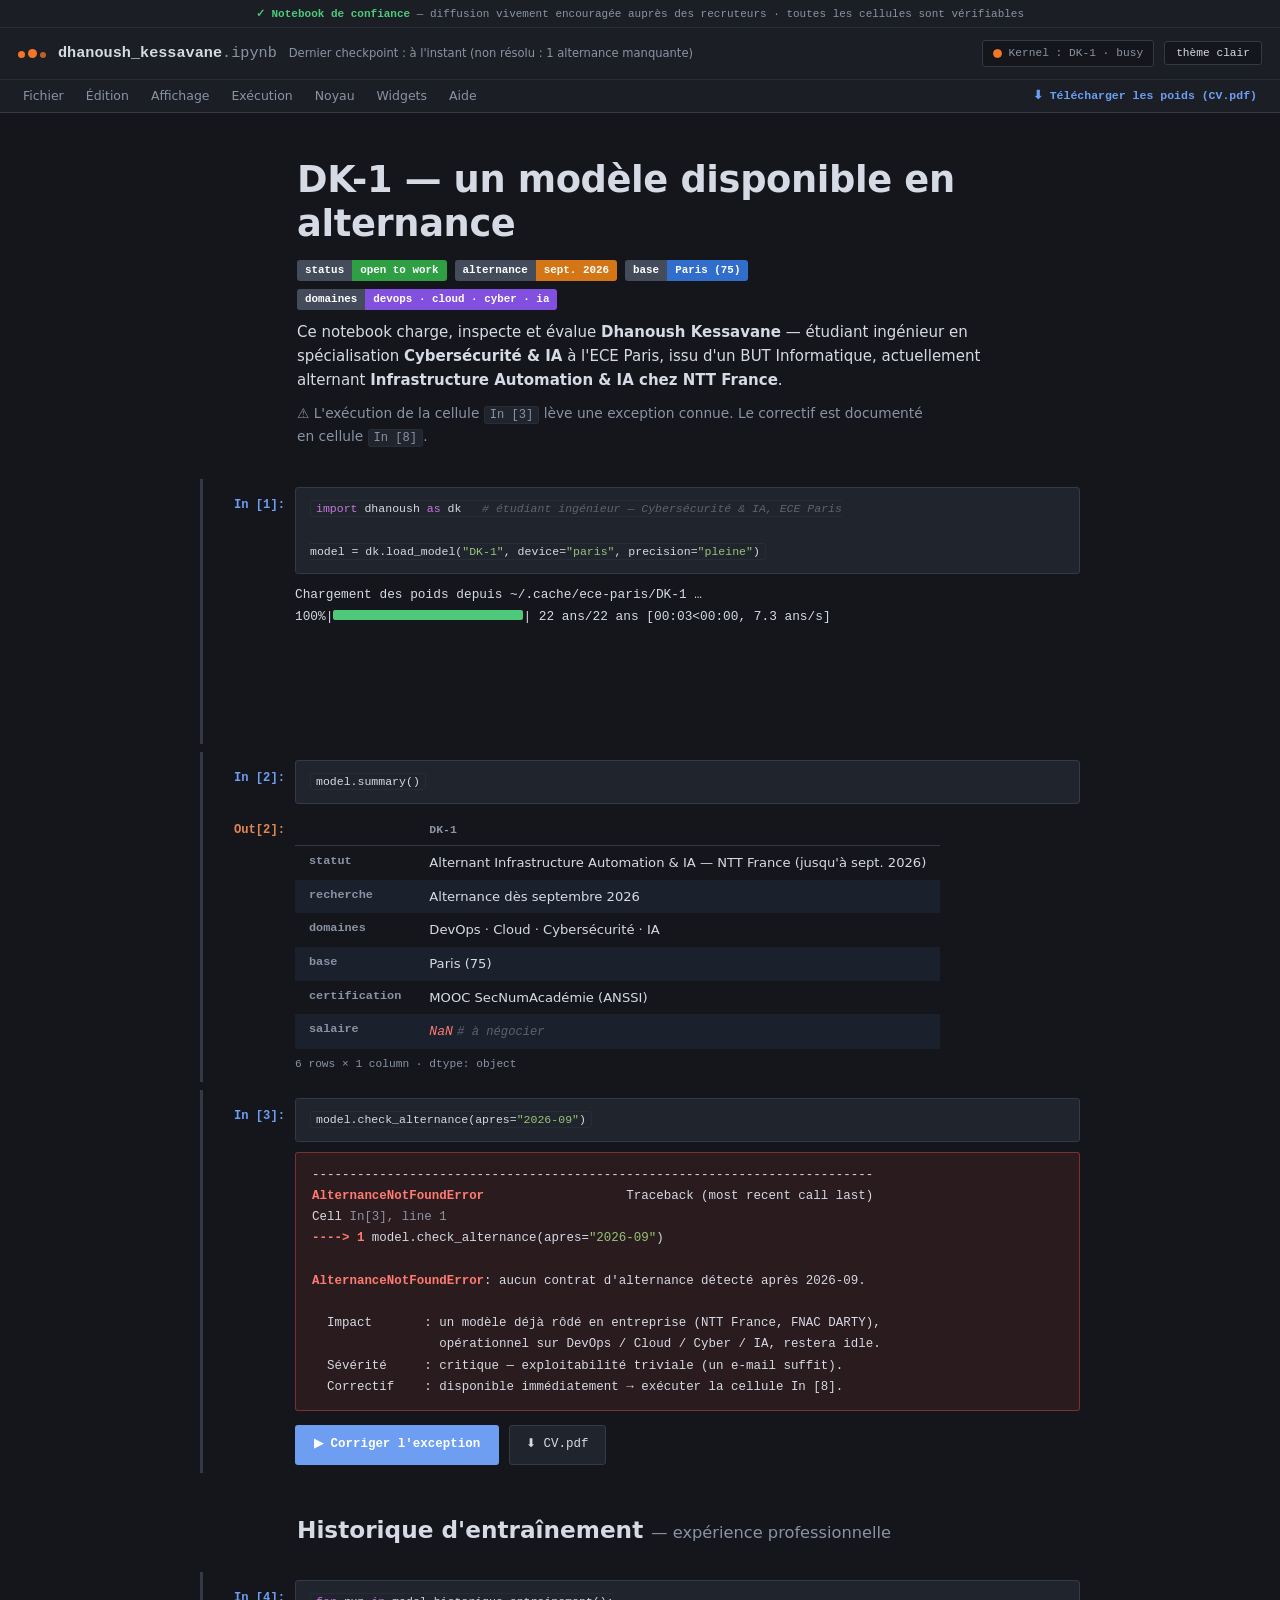
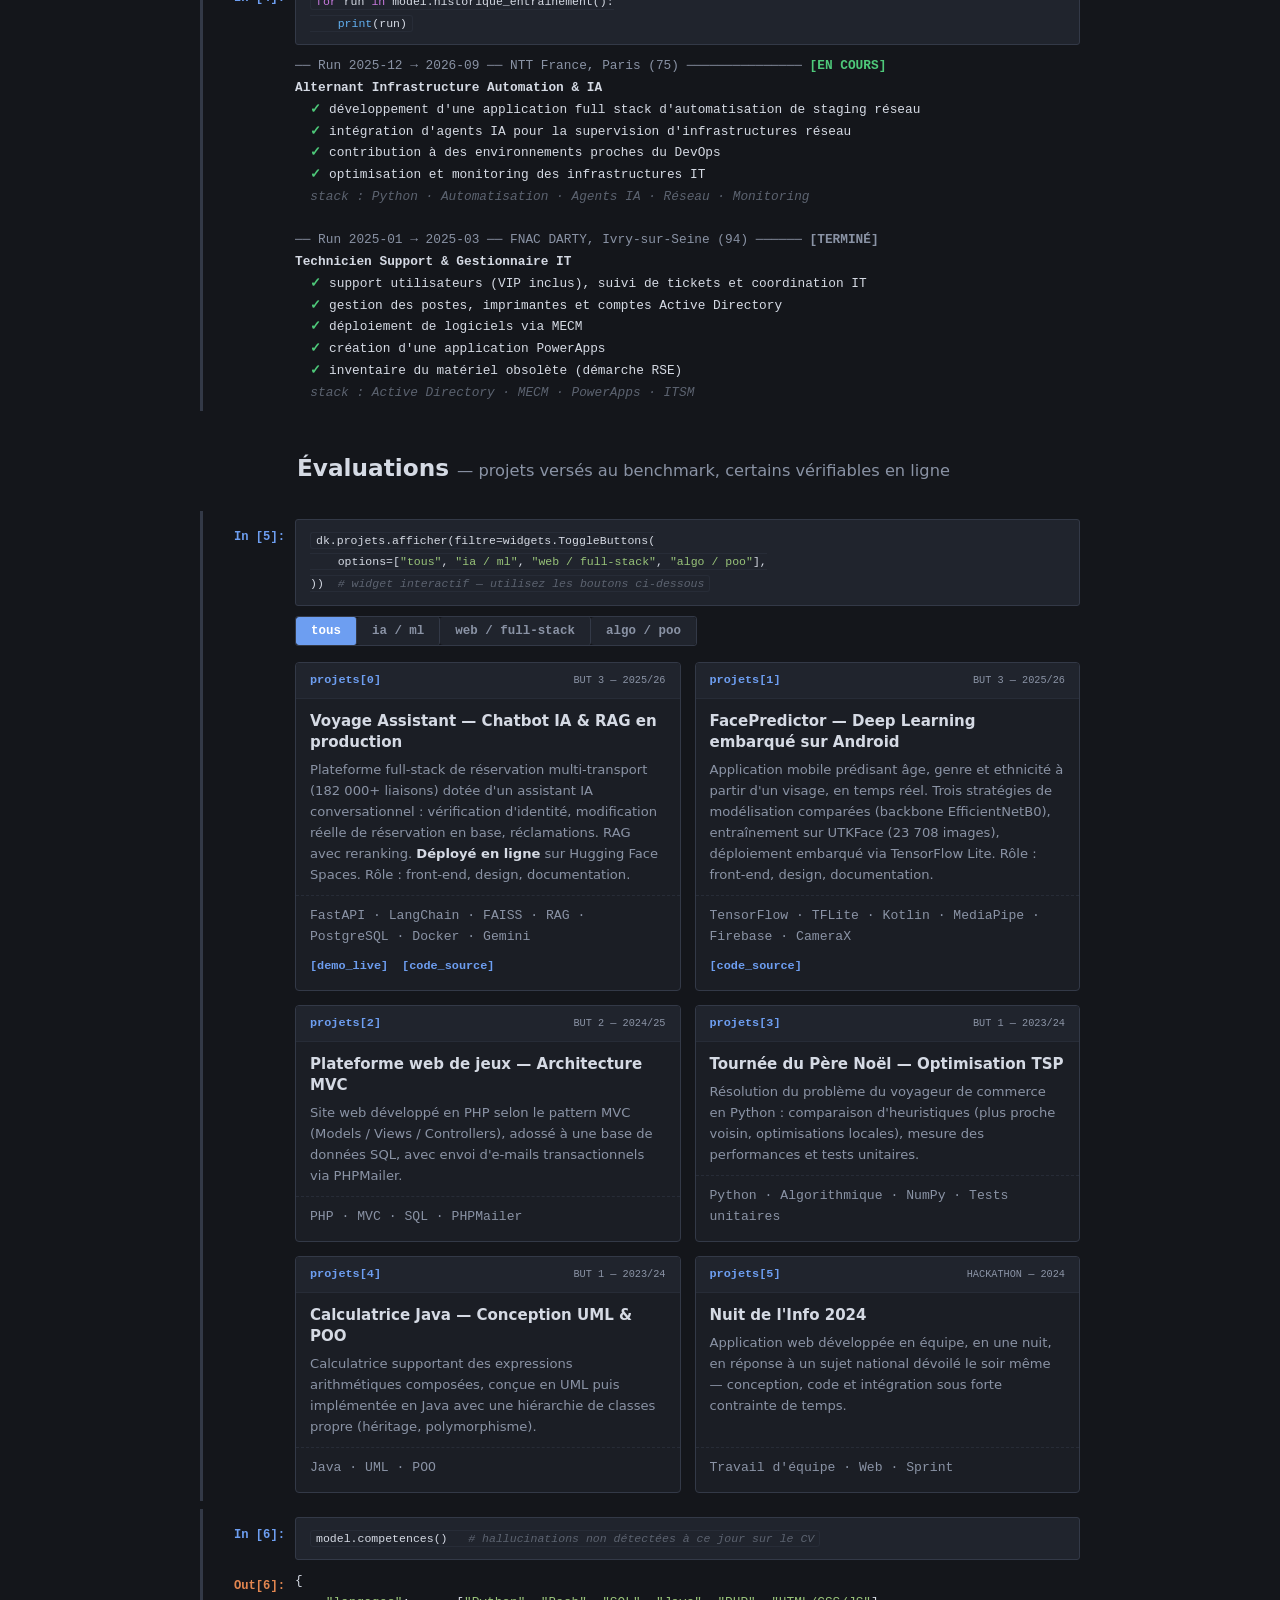
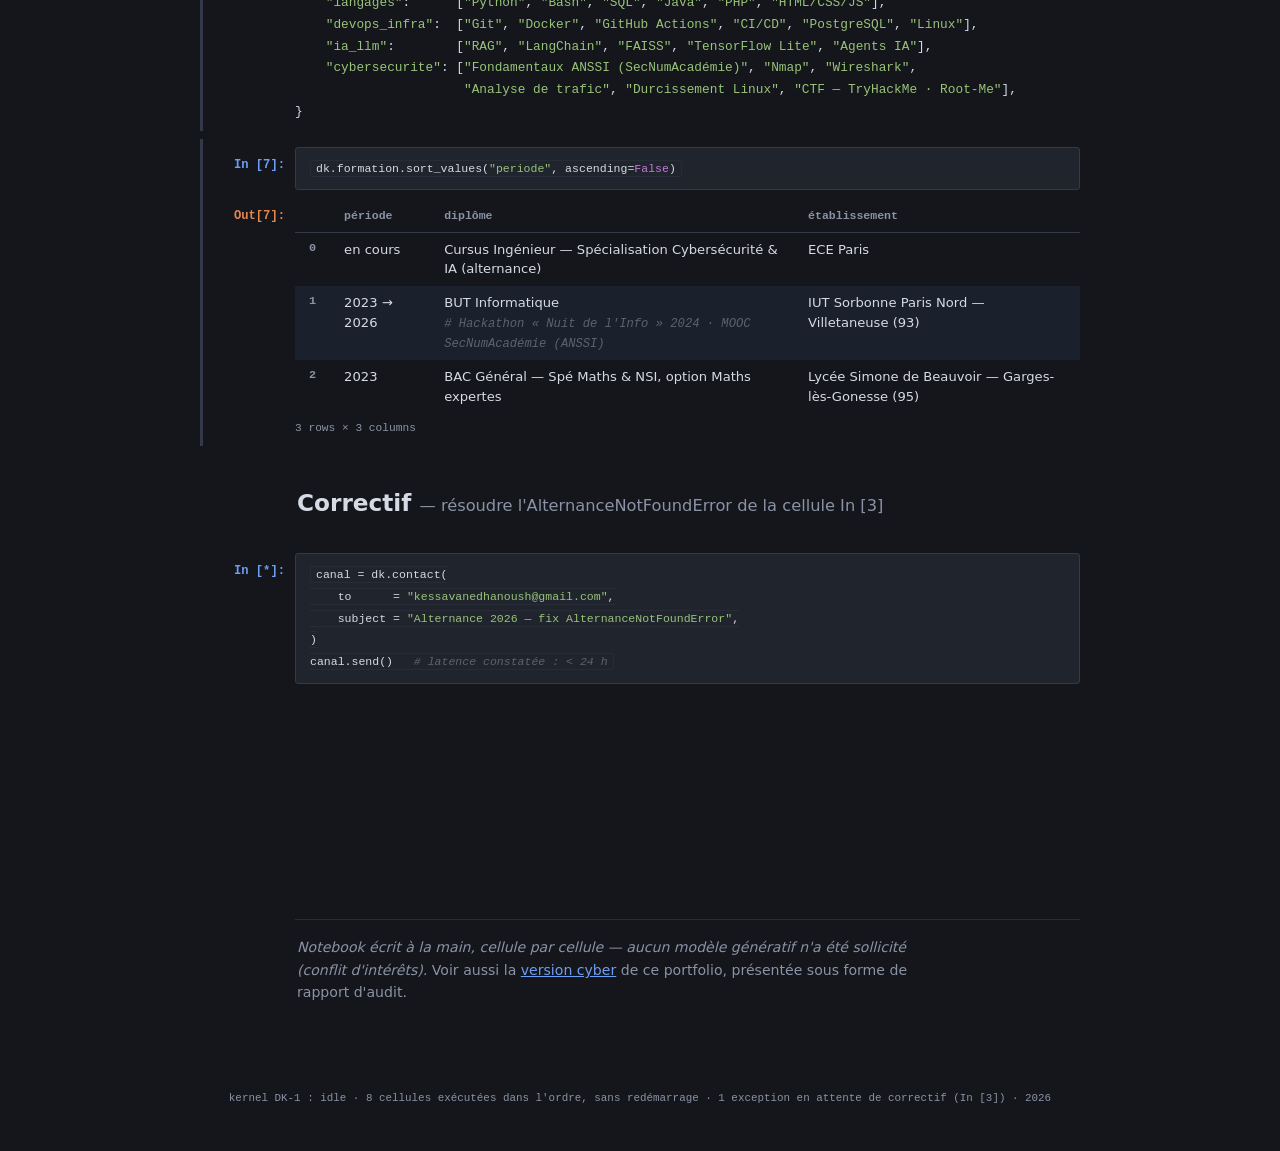
==== commit c6211424: "Version IA — portfolio notebook dhanoush_kessavane.ipynb" ====
--- a/ia/index.html
+++ b/ia/index.html
@@ -3,421 +3,426 @@
 <head>
   <meta charset="UTF-8">
   <meta name="viewport" content="width=device-width, initial-scale=1.0">
-  <title>DK-1 — Model Card · Dhanoush Kessavane</title>
-  <meta name="description" content="Fiche de modèle DK-1 — Dhanoush Kessavane, étudiant ingénieur Cybersécurité & IA (ECE Paris). Limitation connue : aucun déploiement en alternance prévu après septembre 2026.">
-  <link rel="icon" href="data:image/svg+xml,<svg xmlns='http://www.w3.org/2000/svg' viewBox='0 0 100 100'><text y='.9em' font-size='90'>🧠</text></svg>">
+  <title>dhanoush_kessavane.ipynb — DK-1</title>
+  <meta name="description" content="Notebook d'évaluation du modèle DK-1 — Dhanoush Kessavane, étudiant ingénieur Cybersécurité & IA (ECE Paris). Exception levée : AlternanceNotFoundError après septembre 2026.">
+  <link rel="icon" href="data:image/svg+xml,<svg xmlns='http://www.w3.org/2000/svg' viewBox='0 0 100 100'><text y='.9em' font-size='90'>📓</text></svg>">
   <link rel="stylesheet" href="css/style.css">
 </head>
 <body>
 
-  <div class="bg-mesh" aria-hidden="true"></div>
-
-  <!-- Bandeau système -->
-  <div class="system-strip">
-    <span class="strip-prompt">system&nbsp;›</span> modèle disponible pour un déploiement en alternance dès septembre 2026 — inférence recruteur illimitée, sans quota
+  <!-- Bandeau de confiance -->
+  <div class="trust-strip">
+    <span class="trust-check">✓ Notebook de confiance</span> — diffusion vivement encouragée auprès des recruteurs · toutes les cellules sont vérifiables
   </div>
 
-  <!-- ===== NAVIGATION ===== -->
-  <header class="nav" id="nav">
-    <div class="nav-inner">
-      <a href="#apercu" class="nav-ref">
-        <span class="nav-logo" aria-hidden="true"></span>
-        dkessavane<span class="nav-slash">/</span>DK-1
-        <span class="nav-ref-status"><span class="pulse-dot"></span>ONLINE</span>
-      </a>
-      <nav class="nav-links" id="navLinks">
-        <a href="#apercu">Aperçu</a>
-        <a href="#limitation">Limitation</a>
-        <a href="#finetuning">Fine-tuning</a>
-        <a href="#evaluations">Évaluations</a>
-        <a href="#capacites">Capacités</a>
-        <a href="#corpus">Corpus</a>
-        <a href="#deploiement">Déploiement</a>
-        <a href="../assets/CV_Dhanoush_Kessavane.pdf" class="nav-annexe" download>weights.pdf ↓</a>
-      </nav>
-      <div class="nav-actions">
+  <!-- ===== BARRE DE TITRE ===== -->
+  <header class="jp-header">
+    <div class="jp-titlebar">
+      <span class="jp-logo" aria-hidden="true"><i></i><i></i><i></i></span>
+      <span class="jp-filename">dhanoush_kessavane<span class="jp-ext">.ipynb</span></span>
+      <span class="jp-checkpoint">Dernier checkpoint : à l'instant (non résolu : 1 alternance manquante)</span>
+      <div class="jp-right">
+        <span class="kernel-pill" id="kernelPill">
+          <span class="kernel-dot" id="kernelDot"></span>
+          Kernel&nbsp;: DK-1 · <span id="kernelState">idle</span>
+        </span>
         <button class="theme-toggle" id="themeToggle" aria-label="Basculer le thème">
-          <span class="toggle-light">◐ dark</span>
-          <span class="toggle-dark">◑ light</span>
+          <span class="toggle-light">thème clair</span>
+          <span class="toggle-dark">thème sombre</span>
         </button>
-        <button class="burger" id="burger" aria-label="Menu"><span></span><span></span><span></span></button>
-      </div>
+        <button class="burger" id="burger" aria-label="Sommaire"><span></span><span></span><span></span></button>
+      </div>
+    </div>
+    <div class="jp-menubar" aria-hidden="true">
+      <span>Fichier</span><span>Édition</span><span>Affichage</span><span>Exécution</span><span>Noyau</span><span>Widgets</span><span>Aide</span>
+      <a class="jp-menucv" href="../assets/CV_Dhanoush_Kessavane.pdf" download aria-hidden="false">⬇ Télécharger les poids (CV.pdf)</a>
     </div>
   </header>
 
-  <main class="page">
-
-    <!-- ===== HERO / MODEL CARD ===== -->
-    <section class="hero" id="apercu">
-      <p class="hero-kicker">// model_card — v2026.09</p>
-      <h1 class="hero-title">DK&#8209;1</h1>
-      <p class="hero-sub">
-        Modèle <strong>étudiant-ingénieur multimodal</strong> — spécialisé
-        <span class="grad-text">Cybersécurité &amp; Intelligence Artificielle</span> (ECE Paris),
-        pré-entraîné en BUT Informatique, actuellement en fine-tuning chez NTT France.
-      </p>
-
-      <div class="tag-row" aria-label="Tags du modèle">
-        <span class="tag tag-hot">🔥 alternance-sept-2026</span>
-        <span class="tag">devops</span>
-        <span class="tag">cloud</span>
-        <span class="tag">cybersécurité</span>
-        <span class="tag">ia · rag · agents</span>
-        <span class="tag">full-stack</span>
-        <span class="tag">📍 paris-fr</span>
-      </div>
-
-      <!-- Démo conversationnelle -->
-      <div class="chat-demo" role="img" aria-label="Démonstration : le modèle répond qu'il est disponible en alternance dès septembre 2026">
-        <div class="chat-titlebar">
-          <span class="chat-dots" aria-hidden="true"><i></i><i></i><i></i></span>
-          <span class="chat-title">playground — inference en direct</span>
-          <span class="chat-temp">temp&nbsp;=&nbsp;0.7</span>
-        </div>
-        <div class="chat-body">
-          <div class="msg msg-user">
-            <span class="msg-role">recruteur</span>
-            <p>Je cherche un alternant DevOps / Cloud / Cyber / IA à partir de septembre 2026. Tu connais quelqu'un&nbsp;?</p>
-          </div>
-          <div class="msg msg-ai">
-            <span class="msg-role">DK-1</span>
-            <p><span id="typedReply"></span><span class="cursor" id="cursor" aria-hidden="true">▍</span></p>
-          </div>
-        </div>
-      </div>
-
-      <!-- Fiche technique -->
-      <div class="spec-grid">
-        <div class="spec"><span class="spec-k">architecture</span><span class="spec-v">Humain · full-stack · orienté infra &amp; IA</span></div>
-        <div class="spec"><span class="spec-k">pré-entraînement</span><span class="spec-v">BUT Informatique — IUT Sorbonne Paris Nord</span></div>
-        <div class="spec"><span class="spec-k">fine-tuning</span><span class="spec-v">Alternant Infra Automation &amp; IA — NTT France</span></div>
-        <div class="spec"><span class="spec-k">contexte</span><span class="spec-v">Paris (75) — fenêtre extensible en Île-de-France</span></div>
-        <div class="spec"><span class="spec-k">licence</span><span class="spec-v">Alternance — libre dès sept. 2026</span></div>
-        <div class="spec"><span class="spec-k">alignement</span><span class="spec-v">MOOC SecNumAcadémie (ANSSI) ✓</span></div>
-      </div>
-
-      <div class="hero-links">
-        <a href="https://github.com/dkessavane" target="_blank" rel="noopener">↗ github</a>
-        <a href="https://www.linkedin.com/in/dhanoush-kessavane/" target="_blank" rel="noopener">↗ linkedin</a>
-        <a href="mailto:kessavanedhanoush@gmail.com">↗ email</a>
-        <a href="../index.html" class="link-alt">⇄ version cyber de ce portfolio</a>
-      </div>
-    </section>
-
-    <!-- ===== LIMITATION CONNUE ===== -->
-    <section class="section" id="limitation">
-      <header class="section-head">
-        <p class="section-kicker">// model_card.limitations</p>
-        <h2>Limitation connue</h2>
-      </header>
-
-      <article class="issue">
-        <div class="issue-head">
-          <span class="issue-id">ISSUE&nbsp;#001</span>
-          <span class="issue-sev">severity: critical</span>
-          <span class="issue-status"><span class="pulse-dot pulse-red"></span>open — help&nbsp;wanted</span>
-        </div>
-        <h3 class="issue-title">Le modèle n'est rattaché à aucune entreprise après septembre 2026</h3>
-        <div class="issue-body">
-          <p>
-            <strong>Comportement observé :</strong> à compter de septembre 2026, DK-1 tourne à vide —
-            aucun contrat d'alternance détecté sur les périmètres DevOps, Cloud, Cybersécurité ou IA.
-            Un modèle opérationnel, déjà rôdé en entreprise (NTT France, FNAC DARTY), reste sous-exploité.
-          </p>
-          <p>
-            <strong>Comportement attendu :</strong> le modèle est déployé en production dans votre équipe technique,
-            où il génère du code, de l'automatisation et de la valeur, avec un temps de réponse &lt; 24&nbsp;h.
-          </p>
-          <p>
-            <strong>Correctif :</strong> trivial — un e-mail suffit. Aucun GPU requis. Procédure complète dans la
-            section <a href="#deploiement">Déploiement</a>.
-          </p>
-        </div>
-        <div class="issue-actions">
-          <a class="btn-grad" href="mailto:kessavanedhanoush@gmail.com?subject=Fix%20ISSUE%20%23001%20—%20Alternance%202026">Corriger l'issue →</a>
-          <a class="btn-ghost" href="../assets/CV_Dhanoush_Kessavane.pdf" download>Télécharger les poids (CV.pdf) ↓</a>
-        </div>
-      </article>
-    </section>
-
-    <!-- ===== FINE-TUNING ===== -->
-    <section class="section" id="finetuning">
-      <header class="section-head">
-        <p class="section-kicker">// training_runs — expérience professionnelle</p>
-        <h2>Fine-tuning</h2>
-      </header>
-
-      <article class="run">
-        <div class="run-meta">
-          <span class="run-dates">2025-12 → 2026-09</span>
-          <span class="run-flag run-flag-live"><span class="pulse-dot"></span>run en cours</span>
-        </div>
-        <div class="run-body">
-          <h3>Alternant Infrastructure Automation &amp; IA — <em>NTT France, Paris (75)</em></h3>
-          <ul class="tokens-list">
-            <li>Développement d'une application <strong>full stack d'automatisation de staging réseau</strong></li>
-            <li>Intégration d'<strong>agents IA</strong> pour la supervision d'infrastructures réseau</li>
-            <li>Contribution à des environnements proches du <strong>DevOps</strong></li>
-            <li>Optimisation et <strong>monitoring</strong> des infrastructures IT</li>
-          </ul>
-          <p class="run-stack">dataset&nbsp;: Python · Automatisation · Agents IA · Réseau · Monitoring</p>
-        </div>
-      </article>
-
-      <article class="run">
-        <div class="run-meta">
-          <span class="run-dates">2025-01 → 2025-03</span>
-          <span class="run-flag">checkpoint validé</span>
-        </div>
-        <div class="run-body">
-          <h3>Technicien Support &amp; Gestionnaire IT — <em>FNAC DARTY, Ivry-sur-Seine (94)</em></h3>
-          <ul class="tokens-list">
-            <li>Support utilisateurs (VIP inclus), suivi de tickets et coordination IT</li>
-            <li>Gestion des postes, imprimantes et comptes <strong>Active Directory</strong></li>
-            <li>Déploiement de logiciels via <strong>MECM</strong></li>
-            <li>Création d'une application <strong>PowerApps</strong></li>
-            <li>Inventaire du matériel obsolète (démarche RSE)</li>
-          </ul>
-          <p class="run-stack">dataset&nbsp;: Active Directory · MECM · PowerApps · ITSM</p>
-        </div>
-      </article>
-    </section>
-
-    <!-- ===== ÉVALUATIONS ===== -->
-    <section class="section" id="evaluations">
-      <header class="section-head">
-        <p class="section-kicker">// evals — projets versés au benchmark, vérifiables (certains en ligne)</p>
-        <h2>Évaluations</h2>
-      </header>
-
-      <div class="filter-bar" id="filterBar">
-        <span class="filter-label">filter&nbsp;:</span>
-        <button class="filter-btn active" data-filter="all">all</button>
-        <button class="filter-btn" data-filter="ia">ia / ml</button>
-        <button class="filter-btn" data-filter="web">web / full-stack</button>
-        <button class="filter-btn" data-filter="algo">algo / poo</button>
-      </div>
-
-      <div class="eval-grid" id="projectsGrid">
-
-        <article class="eval" data-cat="ia web">
-          <div class="eval-head">
-            <span class="eval-id">EVAL·01</span>
-            <span class="eval-tag">BUT 3 — 2025/26</span>
-          </div>
-          <h3>Voyage Assistant — Chatbot IA &amp; RAG en production</h3>
-          <p>
-            Plateforme full-stack de réservation multi-transport (182 000+ liaisons) dotée d'un
-            assistant IA conversationnel : vérification d'identité, modification réelle de réservation
-            en base, réclamations. RAG avec reranking. <strong>Déployé en ligne</strong> sur Hugging Face Spaces.
-            Rôle : front-end, design, documentation.
-          </p>
-          <p class="eval-stack">FastAPI · LangChain · FAISS · RAG · PostgreSQL · Docker · Gemini</p>
-          <div class="eval-links">
-            <a href="https://optimalako-voyage-assistant.hf.space" target="_blank" rel="noopener">↗ démo live</a>
-            <a href="https://github.com/optmlako2004/chatbot" target="_blank" rel="noopener">↗ code source</a>
-          </div>
-        </article>
-
-        <article class="eval" data-cat="ia">
-          <div class="eval-head">
-            <span class="eval-id">EVAL·02</span>
-            <span class="eval-tag">BUT 3 — 2025/26</span>
-          </div>
-          <h3>FacePredictor — Deep Learning embarqué sur Android</h3>
-          <p>
-            Application mobile prédisant âge, genre et ethnicité à partir d'un visage, en temps réel.
-            Trois stratégies de modélisation comparées (backbone EfficientNetB0), entraînement sur
-            UTKFace (23 708 images), déploiement embarqué via TensorFlow Lite.
-            Rôle : front-end, design, documentation.
-          </p>
-          <p class="eval-stack">TensorFlow · TFLite · Kotlin · MediaPipe · Firebase · CameraX</p>
-          <div class="eval-links">
-            <a href="https://github.com/optmlako2004/face-analysis-deep-learning" target="_blank" rel="noopener">↗ code source</a>
-          </div>
-        </article>
-
-        <article class="eval" data-cat="web">
-          <div class="eval-head">
-            <span class="eval-id">EVAL·03</span>
-            <span class="eval-tag">BUT 2 — 2024/25</span>
-          </div>
-          <h3>Plateforme web de jeux — Architecture MVC</h3>
-          <p>
-            Site web développé en PHP selon le pattern MVC (Models / Views / Controllers),
-            adossé à une base de données SQL, avec envoi d'e-mails transactionnels via PHPMailer.
-          </p>
-          <p class="eval-stack">PHP · MVC · SQL · PHPMailer</p>
-        </article>
-
-        <article class="eval" data-cat="algo">
-          <div class="eval-head">
-            <span class="eval-id">EVAL·04</span>
-            <span class="eval-tag">BUT 1 — 2023/24</span>
-          </div>
-          <h3>Tournée du Père Noël — Optimisation TSP</h3>
-          <p>
-            Résolution du problème du voyageur de commerce en Python : comparaison d'heuristiques
-            (plus proche voisin, optimisations locales), mesure des performances et tests unitaires.
-          </p>
-          <p class="eval-stack">Python · Algorithmique · NumPy · Tests unitaires</p>
-        </article>
-
-        <article class="eval" data-cat="algo">
-          <div class="eval-head">
-            <span class="eval-id">EVAL·05</span>
-            <span class="eval-tag">BUT 1 — 2023/24</span>
-          </div>
-          <h3>Calculatrice Java — Conception UML &amp; POO</h3>
-          <p>
-            Calculatrice supportant des expressions arithmétiques composées, conçue en UML puis
-            implémentée en Java avec une hiérarchie de classes propre (héritage, polymorphisme).
-          </p>
-          <p class="eval-stack">Java · UML · POO</p>
-        </article>
-
-        <article class="eval" data-cat="web">
-          <div class="eval-head">
-            <span class="eval-id">EVAL·06</span>
-            <span class="eval-tag">HACKATHON — 2024</span>
-          </div>
-          <h3>Nuit de l'Info 2024</h3>
-          <p>
-            Application web développée en équipe, en une nuit, en réponse à un sujet national
-            dévoilé le soir même — conception, code et intégration sous forte contrainte de temps.
-          </p>
-          <p class="eval-stack">Travail d'équipe · Web · Sprint</p>
-        </article>
-
-      </div>
-    </section>
-
-    <!-- ===== CAPACITÉS ===== -->
-    <section class="section" id="capacites">
-      <header class="section-head">
-        <p class="section-kicker">// capabilities — modalités supportées par le modèle</p>
-        <h2>Capacités</h2>
-      </header>
-
-      <div class="cap-grid">
-        <div class="cap-block">
-          <p class="cap-head"><span class="cap-num">01</span> langages</p>
-          <div class="chip-row">
-            <span class="chip">Python</span><span class="chip">Bash</span><span class="chip">SQL</span>
-            <span class="chip">Java</span><span class="chip">PHP</span><span class="chip">HTML / CSS / JS</span>
-          </div>
-        </div>
-        <div class="cap-block">
-          <p class="cap-head"><span class="cap-num">02</span> devops &amp; infra</p>
-          <div class="chip-row">
-            <span class="chip">Git</span><span class="chip">Docker</span><span class="chip">GitHub Actions</span>
-            <span class="chip">CI/CD</span><span class="chip">PostgreSQL</span><span class="chip">Linux</span>
-          </div>
-        </div>
-        <div class="cap-block">
-          <p class="cap-head"><span class="cap-num">03</span> ia &amp; llm</p>
-          <div class="chip-row">
-            <span class="chip">RAG</span><span class="chip">LangChain</span><span class="chip">FAISS</span>
-            <span class="chip">TensorFlow Lite</span><span class="chip">Agents IA</span>
-          </div>
-        </div>
-        <div class="cap-block">
-          <p class="cap-head"><span class="cap-num">04</span> cybersécurité</p>
-          <div class="chip-row">
-            <span class="chip">Fondamentaux ANSSI (SecNumAcadémie)</span>
-            <span class="chip">Nmap</span><span class="chip">Wireshark</span><span class="chip">Analyse de trafic</span>
-            <span class="chip">Durcissement Linux</span><span class="chip">CTF — TryHackMe · Root-Me</span>
-          </div>
-        </div>
-      </div>
-      <p class="cap-footnote">note : le modèle accepte tout prompt sérieux — hallucinations non détectées à ce jour sur le CV.</p>
-    </section>
-
-    <!-- ===== CORPUS ===== -->
-    <section class="section" id="corpus">
-      <header class="section-head">
-        <p class="section-kicker">// training_data — formation</p>
-        <h2>Données d'entraînement</h2>
-      </header>
-
-      <div class="corpus-list">
-        <div class="corpus-item">
-          <span class="corpus-date">en cours</span>
-          <div class="corpus-body">
-            <strong>Cursus Ingénieur — Spécialisation Cybersécurité &amp; IA</strong><br>
-            ECE Paris — en alternance
-          </div>
-        </div>
-        <div class="corpus-item">
-          <span class="corpus-date">2023 → 2026</span>
-          <div class="corpus-body">
-            <strong>BUT Informatique</strong><br>
-            IUT Sorbonne Paris Nord — Villetaneuse (93)<br>
-            <span class="corpus-extra">▸ Hackathon « Nuit de l'Info » 2024&nbsp;&nbsp;▸ MOOC SecNumAcadémie (ANSSI)</span>
-          </div>
-        </div>
-        <div class="corpus-item">
-          <span class="corpus-date">2023</span>
-          <div class="corpus-body">
-            <strong>BAC Général — Spé Maths &amp; NSI, option Maths expertes</strong><br>
-            Lycée Simone de Beauvoir — Garges-lès-Gonesse (95)
-          </div>
-        </div>
-      </div>
-    </section>
-
-    <!-- ===== DÉPLOIEMENT ===== -->
-    <section class="section section-last" id="deploiement">
-      <header class="section-head">
-        <p class="section-kicker">// quickstart — déployer DK-1 dans votre équipe</p>
-        <h2>Déploiement</h2>
-      </header>
-
-      <div class="deploy-grid">
-        <div class="code-card">
-          <div class="chat-titlebar">
-            <span class="chat-dots" aria-hidden="true"><i></i><i></i><i></i></span>
-            <span class="chat-title">recruter_dk1.py</span>
-          </div>
-<pre><code><span class="c-kw">from</span> votre_entreprise <span class="c-kw">import</span> equipe_tech
-
-<span class="c-cm"># Étape 1 — ouvrir le canal (aucune clé API requise)</span>
-reponse = equipe_tech.contacter(
-    to=<span class="c-str">"kessavanedhanoush@gmail.com"</span>,
-    subject=<span class="c-str">"Alternance 2026 — fix ISSUE #001"</span>,
-    model=<span class="c-str">"dk-1"</span>,
+  <!-- ===== SOMMAIRE (ToC JupyterLab) ===== -->
+  <nav class="toc" id="navLinks" aria-label="Sommaire du notebook">
+    <p class="toc-title">SOMMAIRE</p>
+    <a href="#intro">md&nbsp;&nbsp;·&nbsp;DK-1, le modèle</a>
+    <a href="#load">[1]&nbsp;·&nbsp;chargement</a>
+    <a href="#summary">[2]&nbsp;·&nbsp;summary()</a>
+    <a href="#warning">[3]&nbsp;·&nbsp;⚠ exception</a>
+    <a href="#training">[4]&nbsp;·&nbsp;expérience</a>
+    <a href="#evals">[5]&nbsp;·&nbsp;projets</a>
+    <a href="#skills">[6]&nbsp;·&nbsp;compétences</a>
+    <a href="#formation">[7]&nbsp;·&nbsp;formation</a>
+    <a href="#contact">[8]&nbsp;·&nbsp;contact</a>
+    <a class="toc-extra" href="../assets/CV_Dhanoush_Kessavane.pdf" download>⬇ CV.pdf</a>
+    <a class="toc-extra" href="../index.html">⇄ version cyber</a>
+  </nav>
+
+  <main class="notebook">
+
+    <!-- ===== CELLULE MARKDOWN : INTRO ===== -->
+    <section class="cell cell-md" id="intro">
+      <div class="gutter"></div>
+      <div class="md">
+        <h1>DK-1 — un modèle disponible en alternance</h1>
+        <p class="badges" aria-label="Badges">
+          <span class="badge"><b>status</b><i class="b-green">open to work</i></span>
+          <span class="badge"><b>alternance</b><i class="b-orange">sept. 2026</i></span>
+          <span class="badge"><b>base</b><i class="b-blue">Paris (75)</i></span>
+          <span class="badge"><b>domaines</b><i class="b-purple">devops · cloud · cyber · ia</i></span>
+        </p>
+        <p>
+          Ce notebook charge, inspecte et évalue <strong>Dhanoush Kessavane</strong> — étudiant ingénieur en
+          spécialisation <strong>Cybersécurité &amp; IA</strong> à l'ECE Paris, issu d'un BUT Informatique,
+          actuellement alternant <strong>Infrastructure Automation &amp; IA chez NTT France</strong>.
+        </p>
+        <p class="md-note">
+          ⚠️ L'exécution de la cellule <code>In [3]</code> lève une exception connue.
+          Le correctif est documenté en cellule <code>In [8]</code>.
+        </p>
+      </div>
+    </section>
+
+    <!-- ===== In [1] : CHARGEMENT ===== -->
+    <section class="cell cell-code" id="load" data-exec="1">
+      <div class="cell-input">
+        <div class="gutter"><span class="prompt prompt-in">In&nbsp;[<span class="exec-count">1</span>]:</span></div>
+        <pre class="code"><code><span class="c-kw">import</span> dhanoush <span class="c-kw">as</span> dk   <span class="c-cm"># étudiant ingénieur — Cybersécurité &amp; IA, ECE Paris</span>
+
+model = dk.load_model(<span class="c-str">"DK-1"</span>, device=<span class="c-str">"paris"</span>, precision=<span class="c-str">"pleine"</span>)</code></pre>
+      </div>
+      <div class="cell-output">
+        <div class="gutter"></div>
+        <div class="out-body">
+          <pre class="stream" id="loadStream"><span class="load-line">Chargement des poids depuis ~/.cache/ece-paris/DK-1 …</span>
+<span class="load-line">100%|<span class="tqdm-track"><span class="tqdm-fill" id="tqdmFill"></span></span>| 22 ans/22 ans [00:03&lt;00:00, 7.3 ans/s]</span>
+<span class="load-line"><span class="ok">✓</span> Pré-entraînement  : BUT Informatique — IUT Sorbonne Paris Nord (2023 → 2026)</span>
+<span class="load-line"><span class="ok">✓</span> Spécialisation    : Cybersécurité &amp; IA — ECE Paris (en alternance)</span>
+<span class="load-line"><span class="ok">✓</span> Fine-tuning actif : NTT France — Infrastructure Automation &amp; IA</span>
+<span class="load-line"><span class="ok">✓</span> Alignement        : MOOC SecNumAcadémie (ANSSI)</span>
+<span class="load-line">Modèle prêt. Aucun GPU requis — fonctionne au café.</span></pre>
+        </div>
+      </div>
+    </section>
+
+    <!-- ===== In [2] : SUMMARY ===== -->
+    <section class="cell cell-code" id="summary" data-exec="2">
+      <div class="cell-input">
+        <div class="gutter"><span class="prompt prompt-in">In&nbsp;[<span class="exec-count">2</span>]:</span></div>
+        <pre class="code"><code>model.summary()</code></pre>
+      </div>
+      <div class="cell-output">
+        <div class="gutter"><span class="prompt prompt-out">Out[2]:</span></div>
+        <div class="out-body">
+          <table class="df">
+            <thead><tr><th></th><th>DK-1</th></tr></thead>
+            <tbody>
+              <tr><th>statut</th><td>Alternant Infrastructure Automation &amp; IA — NTT France (jusqu'à sept. 2026)</td></tr>
+              <tr><th>recherche</th><td>Alternance dès septembre 2026</td></tr>
+              <tr><th>domaines</th><td>DevOps · Cloud · Cybersécurité · IA</td></tr>
+              <tr><th>base</th><td>Paris (75)</td></tr>
+              <tr><th>certification</th><td>MOOC SecNumAcadémie (ANSSI)</td></tr>
+              <tr><th>salaire</th><td><span class="nan">NaN</span>  <span class="df-comment"># à négocier</span></td></tr>
+            </tbody>
+          </table>
+          <p class="df-note">6 rows × 1 column · dtype: object</p>
+        </div>
+      </div>
+    </section>
+
+    <!-- ===== In [3] : EXCEPTION ===== -->
+    <section class="cell cell-code" id="warning" data-exec="3">
+      <div class="cell-input">
+        <div class="gutter"><span class="prompt prompt-in">In&nbsp;[<span class="exec-count">3</span>]:</span></div>
+        <pre class="code"><code>model.check_alternance(apres=<span class="c-str">"2026-09"</span>)</code></pre>
+      </div>
+      <div class="cell-output">
+        <div class="gutter"></div>
+        <div class="out-body">
+          <pre class="traceback">---------------------------------------------------------------------------
+<span class="tb-name">AlternanceNotFoundError</span>                   Traceback (most recent call last)
+Cell <span class="tb-loc">In[3], line 1</span>
+<span class="tb-arrow">----&gt; 1</span> model.check_alternance(apres=<span class="c-str">"2026-09"</span>)
+
+<span class="tb-name">AlternanceNotFoundError</span>: aucun contrat d'alternance détecté après 2026-09.
+
+  Impact       : un modèle déjà rôdé en entreprise (NTT France, FNAC DARTY),
+                 opérationnel sur DevOps / Cloud / Cyber / IA, restera idle.
+  Sévérité     : critique — exploitabilité triviale (un e-mail suffit).
+  Correctif    : disponible immédiatement → exécuter la cellule In [8].</pre>
+          <div class="widget-row">
+            <a class="btn-run" href="mailto:kessavanedhanoush@gmail.com?subject=Fix%20AlternanceNotFoundError%20—%20Alternance%202026">▶ Corriger l'exception</a>
+            <a class="btn-widget" href="../assets/CV_Dhanoush_Kessavane.pdf" download>⬇ CV.pdf</a>
+          </div>
+        </div>
+      </div>
+    </section>
+
+    <!-- ===== MD : EXPÉRIENCE ===== -->
+    <section class="cell cell-md">
+      <div class="gutter"></div>
+      <div class="md"><h2>Historique d'entraînement <span class="h2-sub">— expérience professionnelle</span></h2></div>
+    </section>
+
+    <!-- ===== In [4] : EXPÉRIENCE ===== -->
+    <section class="cell cell-code" id="training" data-exec="4">
+      <div class="cell-input">
+        <div class="gutter"><span class="prompt prompt-in">In&nbsp;[<span class="exec-count">4</span>]:</span></div>
+        <pre class="code"><code><span class="c-kw">for</span> run <span class="c-kw">in</span> model.historique_entrainement():
+    <span class="c-fn">print</span>(run)</code></pre>
+      </div>
+      <div class="cell-output">
+        <div class="gutter"></div>
+        <div class="out-body">
+          <pre class="stream run-log">
+<span class="run-head">── Run 2025-12 → 2026-09 ── NTT France, Paris (75) ─────────────── <span class="flag-live">[EN COURS]</span></span>
+<strong>Alternant Infrastructure Automation &amp; IA</strong>
+  <span class="ok">✓</span> développement d'une application full stack d'automatisation de staging réseau
+  <span class="ok">✓</span> intégration d'agents IA pour la supervision d'infrastructures réseau
+  <span class="ok">✓</span> contribution à des environnements proches du DevOps
+  <span class="ok">✓</span> optimisation et monitoring des infrastructures IT
+  <span class="run-stack">stack : Python · Automatisation · Agents IA · Réseau · Monitoring</span>
+
+<span class="run-head">── Run 2025-01 → 2025-03 ── FNAC DARTY, Ivry-sur-Seine (94) ────── <span class="flag-done">[TERMINÉ]</span></span>
+<strong>Technicien Support &amp; Gestionnaire IT</strong>
+  <span class="ok">✓</span> support utilisateurs (VIP inclus), suivi de tickets et coordination IT
+  <span class="ok">✓</span> gestion des postes, imprimantes et comptes Active Directory
+  <span class="ok">✓</span> déploiement de logiciels via MECM
+  <span class="ok">✓</span> création d'une application PowerApps
+  <span class="ok">✓</span> inventaire du matériel obsolète (démarche RSE)
+  <span class="run-stack">stack : Active Directory · MECM · PowerApps · ITSM</span></pre>
+        </div>
+      </div>
+    </section>
+
+    <!-- ===== MD : PROJETS ===== -->
+    <section class="cell cell-md">
+      <div class="gutter"></div>
+      <div class="md"><h2>Évaluations <span class="h2-sub">— projets versés au benchmark, certains vérifiables en ligne</span></h2></div>
+    </section>
+
+    <!-- ===== In [5] : PROJETS ===== -->
+    <section class="cell cell-code" id="evals" data-exec="5">
+      <div class="cell-input">
+        <div class="gutter"><span class="prompt prompt-in">In&nbsp;[<span class="exec-count">5</span>]:</span></div>
+        <pre class="code"><code>dk.projets.afficher(filtre=widgets.ToggleButtons(
+    options=[<span class="c-str">"tous"</span>, <span class="c-str">"ia / ml"</span>, <span class="c-str">"web / full-stack"</span>, <span class="c-str">"algo / poo"</span>],
+))  <span class="c-cm"># widget interactif — utilisez les boutons ci-dessous</span></code></pre>
+      </div>
+      <div class="cell-output">
+        <div class="gutter"></div>
+        <div class="out-body">
+
+          <div class="filter-bar" id="filterBar" role="group" aria-label="Filtrer les projets">
+            <button class="filter-btn active" data-filter="all">tous</button>
+            <button class="filter-btn" data-filter="ia">ia / ml</button>
+            <button class="filter-btn" data-filter="web">web / full-stack</button>
+            <button class="filter-btn" data-filter="algo">algo / poo</button>
+          </div>
+
+          <div class="proj-grid" id="projectsGrid">
+
+            <article class="proj" data-cat="ia web">
+              <div class="proj-head">
+                <span class="proj-id">projets[0]</span>
+                <span class="proj-tag">BUT 3 — 2025/26</span>
+              </div>
+              <h3>Voyage Assistant — Chatbot IA &amp; RAG en production</h3>
+              <p>
+                Plateforme full-stack de réservation multi-transport (182 000+ liaisons) dotée d'un
+                assistant IA conversationnel : vérification d'identité, modification réelle de réservation
+                en base, réclamations. RAG avec reranking. <strong>Déployé en ligne</strong> sur Hugging Face Spaces.
+                Rôle : front-end, design, documentation.
+              </p>
+              <p class="proj-stack">FastAPI · LangChain · FAISS · RAG · PostgreSQL · Docker · Gemini</p>
+              <div class="proj-links">
+                <a href="https://optimalako-voyage-assistant.hf.space" target="_blank" rel="noopener">[demo_live]</a>
+                <a href="https://github.com/optmlako2004/chatbot" target="_blank" rel="noopener">[code_source]</a>
+              </div>
+            </article>
+
+            <article class="proj" data-cat="ia">
+              <div class="proj-head">
+                <span class="proj-id">projets[1]</span>
+                <span class="proj-tag">BUT 3 — 2025/26</span>
+              </div>
+              <h3>FacePredictor — Deep Learning embarqué sur Android</h3>
+              <p>
+                Application mobile prédisant âge, genre et ethnicité à partir d'un visage, en temps réel.
+                Trois stratégies de modélisation comparées (backbone EfficientNetB0), entraînement sur
+                UTKFace (23 708 images), déploiement embarqué via TensorFlow Lite.
+                Rôle : front-end, design, documentation.
+              </p>
+              <p class="proj-stack">TensorFlow · TFLite · Kotlin · MediaPipe · Firebase · CameraX</p>
+              <div class="proj-links">
+                <a href="https://github.com/optmlako2004/face-analysis-deep-learning" target="_blank" rel="noopener">[code_source]</a>
+              </div>
+            </article>
+
+            <article class="proj" data-cat="web">
+              <div class="proj-head">
+                <span class="proj-id">projets[2]</span>
+                <span class="proj-tag">BUT 2 — 2024/25</span>
+              </div>
+              <h3>Plateforme web de jeux — Architecture MVC</h3>
+              <p>
+                Site web développé en PHP selon le pattern MVC (Models / Views / Controllers),
+                adossé à une base de données SQL, avec envoi d'e-mails transactionnels via PHPMailer.
+              </p>
+              <p class="proj-stack">PHP · MVC · SQL · PHPMailer</p>
+            </article>
+
+            <article class="proj" data-cat="algo">
+              <div class="proj-head">
+                <span class="proj-id">projets[3]</span>
+                <span class="proj-tag">BUT 1 — 2023/24</span>
+              </div>
+              <h3>Tournée du Père Noël — Optimisation TSP</h3>
+              <p>
+                Résolution du problème du voyageur de commerce en Python : comparaison d'heuristiques
+                (plus proche voisin, optimisations locales), mesure des performances et tests unitaires.
+              </p>
+              <p class="proj-stack">Python · Algorithmique · NumPy · Tests unitaires</p>
+            </article>
+
+            <article class="proj" data-cat="algo">
+              <div class="proj-head">
+                <span class="proj-id">projets[4]</span>
+                <span class="proj-tag">BUT 1 — 2023/24</span>
+              </div>
+              <h3>Calculatrice Java — Conception UML &amp; POO</h3>
+              <p>
+                Calculatrice supportant des expressions arithmétiques composées, conçue en UML puis
+                implémentée en Java avec une hiérarchie de classes propre (héritage, polymorphisme).
+              </p>
+              <p class="proj-stack">Java · UML · POO</p>
+            </article>
+
+            <article class="proj" data-cat="web">
+              <div class="proj-head">
+                <span class="proj-id">projets[5]</span>
+                <span class="proj-tag">HACKATHON — 2024</span>
+              </div>
+              <h3>Nuit de l'Info 2024</h3>
+              <p>
+                Application web développée en équipe, en une nuit, en réponse à un sujet national
+                dévoilé le soir même — conception, code et intégration sous forte contrainte de temps.
+              </p>
+              <p class="proj-stack">Travail d'équipe · Web · Sprint</p>
+            </article>
+
+          </div>
+        </div>
+      </div>
+    </section>
+
+    <!-- ===== In [6] : COMPÉTENCES ===== -->
+    <section class="cell cell-code" id="skills" data-exec="6">
+      <div class="cell-input">
+        <div class="gutter"><span class="prompt prompt-in">In&nbsp;[<span class="exec-count">6</span>]:</span></div>
+        <pre class="code"><code>model.competences()   <span class="c-cm"># hallucinations non détectées à ce jour sur le CV</span></code></pre>
+      </div>
+      <div class="cell-output">
+        <div class="gutter"><span class="prompt prompt-out">Out[6]:</span></div>
+        <div class="out-body">
+          <pre class="stream dict-out">{
+    <span class="c-str">"langages"</span>:      [<span class="c-str">"Python"</span>, <span class="c-str">"Bash"</span>, <span class="c-str">"SQL"</span>, <span class="c-str">"Java"</span>, <span class="c-str">"PHP"</span>, <span class="c-str">"HTML/CSS/JS"</span>],
+    <span class="c-str">"devops_infra"</span>:  [<span class="c-str">"Git"</span>, <span class="c-str">"Docker"</span>, <span class="c-str">"GitHub Actions"</span>, <span class="c-str">"CI/CD"</span>, <span class="c-str">"PostgreSQL"</span>, <span class="c-str">"Linux"</span>],
+    <span class="c-str">"ia_llm"</span>:        [<span class="c-str">"RAG"</span>, <span class="c-str">"LangChain"</span>, <span class="c-str">"FAISS"</span>, <span class="c-str">"TensorFlow Lite"</span>, <span class="c-str">"Agents IA"</span>],
+    <span class="c-str">"cybersecurite"</span>: [<span class="c-str">"Fondamentaux ANSSI (SecNumAcadémie)"</span>, <span class="c-str">"Nmap"</span>, <span class="c-str">"Wireshark"</span>,
+                      <span class="c-str">"Analyse de trafic"</span>, <span class="c-str">"Durcissement Linux"</span>, <span class="c-str">"CTF — TryHackMe · Root-Me"</span>],
+}</pre>
+        </div>
+      </div>
+    </section>
+
+    <!-- ===== In [7] : FORMATION ===== -->
+    <section class="cell cell-code" id="formation" data-exec="7">
+      <div class="cell-input">
+        <div class="gutter"><span class="prompt prompt-in">In&nbsp;[<span class="exec-count">7</span>]:</span></div>
+        <pre class="code"><code>dk.formation.sort_values(<span class="c-str">"periode"</span>, ascending=<span class="c-kw">False</span>)</code></pre>
+      </div>
+      <div class="cell-output">
+        <div class="gutter"><span class="prompt prompt-out">Out[7]:</span></div>
+        <div class="out-body">
+          <table class="df df-wide">
+            <thead><tr><th></th><th>période</th><th>diplôme</th><th>établissement</th></tr></thead>
+            <tbody>
+              <tr>
+                <th>0</th>
+                <td>en cours</td>
+                <td>Cursus Ingénieur — Spécialisation Cybersécurité &amp; IA (alternance)</td>
+                <td>ECE Paris</td>
+              </tr>
+              <tr>
+                <th>1</th>
+                <td>2023 → 2026</td>
+                <td>BUT Informatique<br><span class="df-comment"># Hackathon « Nuit de l'Info » 2024 · MOOC SecNumAcadémie (ANSSI)</span></td>
+                <td>IUT Sorbonne Paris Nord — Villetaneuse (93)</td>
+              </tr>
+              <tr>
+                <th>2</th>
+                <td>2023</td>
+                <td>BAC Général — Spé Maths &amp; NSI, option Maths expertes</td>
+                <td>Lycée Simone de Beauvoir — Garges-lès-Gonesse (95)</td>
+              </tr>
+            </tbody>
+          </table>
+          <p class="df-note">3 rows × 3 columns</p>
+        </div>
+      </div>
+    </section>
+
+    <!-- ===== MD : CONTACT ===== -->
+    <section class="cell cell-md">
+      <div class="gutter"></div>
+      <div class="md"><h2>Correctif <span class="h2-sub">— résoudre l'AlternanceNotFoundError de la cellule In [3]</span></h2></div>
+    </section>
+
+    <!-- ===== In [8] : CONTACT ===== -->
+    <section class="cell cell-code" id="contact" data-exec="8">
+      <div class="cell-input">
+        <div class="gutter"><span class="prompt prompt-in">In&nbsp;[<span class="exec-count">8</span>]:</span></div>
+        <pre class="code"><code>canal = dk.contact(
+    to      = <span class="c-str">"kessavanedhanoush@gmail.com"</span>,
+    subject = <span class="c-str">"Alternance 2026 — fix AlternanceNotFoundError"</span>,
 )
-
-<span class="c-cm"># Étape 2 — latence constatée : &lt; 24 h</span>
-<span class="c-kw">assert</span> reponse.delai_heures &lt; <span class="c-num">24</span>
-
-<span class="c-cm"># Étape 3 — proposer un entretien, puis déployer en prod 🚀</span>
-equipe_tech.deployer(reponse.candidat)</code></pre>
-        </div>
-
-        <div class="deploy-side">
-          <a class="btn-grad btn-big" href="mailto:kessavanedhanoush@gmail.com?subject=Alternance%202026%20—%20fix%20ISSUE%20%23001">kessavanedhanoush@gmail.com</a>
-          <div class="deploy-links">
-            <a href="../assets/CV_Dhanoush_Kessavane.pdf" download>↓ CV.pdf — poids du modèle</a>
-            <a href="https://github.com/dkessavane" target="_blank" rel="noopener">↗ github.com/dkessavane</a>
-            <a href="https://www.linkedin.com/in/dhanoush-kessavane/" target="_blank" rel="noopener">↗ linkedin/dhanoush-kessavane</a>
-          </div>
-          <div class="deploy-sign">
-            <p class="deploy-sign-label">// signed_by</p>
-            <p class="signature">D. Kessavane</p>
-            <p class="deploy-sign-date">Paris, le <span id="today"></span></p>
-          </div>
-        </div>
+canal.send()   <span class="c-cm"># latence constatée : &lt; 24 h</span></code></pre>
+      </div>
+      <div class="cell-output">
+        <div class="gutter"></div>
+        <div class="out-body">
+          <pre class="stream"><span class="ok">✓</span> Canal ouvert. Réponse attendue sous 24 h. Entretien possible dès cette semaine.</pre>
+          <div class="widget-row widget-row-big">
+            <a class="btn-run btn-run-big" href="mailto:kessavanedhanoush@gmail.com?subject=Alternance%202026%20—%20fix%20AlternanceNotFoundError">▶ kessavanedhanoush@gmail.com</a>
+          </div>
+          <div class="widget-row">
+            <a class="btn-widget" href="../assets/CV_Dhanoush_Kessavane.pdf" download>⬇ CV.pdf</a>
+            <a class="btn-widget" href="https://github.com/dkessavane" target="_blank" rel="noopener">github.com/dkessavane ↗</a>
+            <a class="btn-widget" href="https://www.linkedin.com/in/dhanoush-kessavane/" target="_blank" rel="noopener">linkedin ↗</a>
+          </div>
+          <div class="signoff">
+            <span class="df-comment"># signé :</span>
+            <span class="signature">D. Kessavane</span>
+            <span class="signoff-date">Paris, le <span id="today"></span></span>
+          </div>
+        </div>
+      </div>
+    </section>
+
+    <!-- ===== CELLULE MARKDOWN FINALE ===== -->
+    <section class="cell cell-md">
+      <div class="gutter"></div>
+      <div class="md md-final">
+        <p>
+          <em>Notebook écrit à la main, cellule par cellule — aucun modèle génératif n'a été sollicité
+          (conflit d'intérêts).</em> Voir aussi la <a href="../index.html">version cyber</a> de ce
+          portfolio, présentée sous forme de rapport d'audit.
+        </p>
       </div>
     </section>
 
   </main>
 
   <footer class="footer">
-    <p>
-      DK-1 model card · Conçu et codé à la main par le modèle lui-même — aucun humain n'a été remplacé durant la production de ce document ·
-      Oui, celui-ci contient des dégradés cyan/violet (l'auditeur de la <a href="../index.html">version cyber</a> désapprouve) · <span id="year"></span>
-    </p>
+    <p>kernel DK-1 : idle · 8 cellules exécutées dans l'ordre, sans redémarrage · 1 exception en attente de correctif (In [3]) · <span id="year"></span></p>
   </footer>
 
   <script src="js/main.js"></script>
--- a/ia/css/style.css
+++ b/ia/css/style.css
@@ -1,245 +1,179 @@
 /* ==========================================================================
-   DK-1 — Portfolio « model card » de Dhanoush Kessavane (version IA)
-   Esthétique laboratoire IA : fond profond, verre dépoli, dégradés
-   cyan → violet, lueurs douces, mono pour les métadonnées.
-   Thèmes : dark (défaut) / light
+   dhanoush_kessavane.ipynb — Portfolio « notebook Jupyter » (version IA)
+   Esthétique JupyterLab : cellules In/Out, tracebacks, tables pandas,
+   widgets ipywidgets. Aucun dégradé. Thèmes : dark (défaut) / light.
    ========================================================================== */
 
 :root {
-  --sans: "Inter", "Segoe UI", system-ui, -apple-system, sans-serif;
-  --mono: "Cascadia Code", Consolas, "Courier New", monospace;
-  --max-w: 1000px;
-  --nav-h: 60px;
-  --strip-h: 30px;
-  --radius: 14px;
-  --grad: linear-gradient(115deg, var(--cyan), var(--indigo) 55%, var(--violet));
+  --mono: "Cascadia Code", "JetBrains Mono", Consolas, "Courier New", monospace;
+  --sans: system-ui, "Segoe UI", Roboto, "Helvetica Neue", Arial, sans-serif;
+  --max-w: 920px;
+  --header-h: 84px;
+  --strip-h: 28px;
+  --jupyter-orange: #f37726;
 }
 
 html[data-theme="dark"] {
-  --bg: #070b15;
-  --bg-2: #0c1222;
-  --panel: rgba(148, 163, 184, 0.055);
-  --panel-2: rgba(148, 163, 184, 0.11);
-  --border: rgba(148, 163, 184, 0.18);
-  --border-soft: rgba(148, 163, 184, 0.1);
-  --text: #e7ecf5;
-  --text-soft: #96a2b8;
-  --cyan: #22d3ee;
-  --indigo: #818cf8;
-  --violet: #c084fc;
-  --ok: #34d399;
-  --crit: #fb7185;
-  --glow-cyan: rgba(34, 211, 238, 0.16);
-  --glow-violet: rgba(147, 51, 234, 0.16);
-  --code-bg: #0a0f1d;
+  --bg: #14161b;
+  --surface: #1b1e25;
+  --editor: #20242d;
+  --border: #333947;
+  --border-soft: #272c37;
+  --text: #d5dae4;
+  --soft: #8a93a5;
+  --in-prompt: #6d9ef1;
+  --out-prompt: #e28650;
+  --ok: #4ec97a;
+  --err-bg: rgba(248, 81, 73, 0.09);
+  --err-border: rgba(248, 81, 73, 0.4);
+  --err: #ff7b72;
+  --link: #6d9ef1;
+  --sel: rgba(109, 158, 241, 0.08);
+  /* Syntaxe (One Dark) */
+  --kw: #c678dd;
+  --str: #98c379;
+  --cm: #5c6370;
+  --num: #d19a66;
+  --fn: #61afef;
   color-scheme: dark;
 }
 
 html[data-theme="light"] {
-  --bg: #f4f7fc;
-  --bg-2: #ffffff;
-  --panel: rgba(255, 255, 255, 0.72);
-  --panel-2: rgba(15, 23, 42, 0.05);
-  --border: rgba(15, 23, 42, 0.14);
-  --border-soft: rgba(15, 23, 42, 0.08);
-  --text: #101728;
-  --text-soft: #5a6780;
-  --cyan: #0e93b3;
-  --indigo: #4f5fe8;
-  --violet: #8b34d6;
-  --ok: #0a9d6c;
-  --crit: #e11d48;
-  --glow-cyan: rgba(14, 147, 179, 0.14);
-  --glow-violet: rgba(139, 52, 214, 0.12);
-  --code-bg: #0c1222;
+  --bg: #f2f3f5;
+  --surface: #ffffff;
+  --editor: #f7f7f9;
+  --border: #cfd4dc;
+  --border-soft: #e3e6ea;
+  --text: #24292f;
+  --soft: #69707c;
+  --in-prompt: #303f9f;
+  --out-prompt: #d84315;
+  --ok: #1a7f37;
+  --err-bg: #ffebe9;
+  --err-border: #ffb3ab;
+  --err: #cf222e;
+  --link: #0b5fce;
+  --sel: rgba(48, 63, 159, 0.05);
+  /* Syntaxe (One Light) */
+  --kw: #a626a4;
+  --str: #50a14f;
+  --cm: #a0a1a7;
+  --num: #986801;
+  --fn: #4078f2;
   color-scheme: light;
 }
 
 * { margin: 0; padding: 0; box-sizing: border-box; }
 
-html { scroll-behavior: smooth; scroll-padding-top: calc(var(--nav-h) + var(--strip-h) + 20px); }
+html { scroll-behavior: smooth; scroll-padding-top: calc(var(--header-h) + var(--strip-h) + 18px); }
 
 body {
   font-family: var(--sans);
   background: var(--bg);
   color: var(--text);
-  line-height: 1.68;
-  font-size: 15.5px;
-  transition: background 0.3s ease, color 0.3s ease;
+  font-size: 15px;
+  line-height: 1.6;
+  transition: background 0.25s ease, color 0.25s ease;
   overflow-x: hidden;
 }
 
-/* Nappe « réseau de neurones » : halos + grille de points */
-.bg-mesh {
-  position: fixed;
-  inset: 0;
-  z-index: 0;
-  pointer-events: none;
-  background:
-    radial-gradient(560px 420px at 12% -4%, var(--glow-cyan), transparent 70%),
-    radial-gradient(640px 480px at 92% 12%, var(--glow-violet), transparent 70%),
-    radial-gradient(700px 560px at 50% 108%, var(--glow-cyan), transparent 72%);
-}
-.bg-mesh::after {
-  content: "";
-  position: absolute;
-  inset: 0;
-  background-image: radial-gradient(currentColor 1px, transparent 1.4px);
-  background-size: 26px 26px;
-  color: var(--text);
-  opacity: 0.05;
-  -webkit-mask-image: linear-gradient(180deg, #000 0%, transparent 62%);
-          mask-image: linear-gradient(180deg, #000 0%, transparent 62%);
-}
-
-a { color: inherit; }
-strong { font-weight: 650; }
-
-.grad-text {
-  background: var(--grad);
-  -webkit-background-clip: text;
-          background-clip: text;
-  color: transparent;
-  font-weight: 700;
-}
-
-.pulse-dot {
-  display: inline-block;
-  width: 7px; height: 7px;
-  border-radius: 50%;
-  background: var(--ok);
-  box-shadow: 0 0 0 0 var(--ok);
-  animation: pulse 2.2s infinite;
-  flex-shrink: 0;
-}
-.pulse-red { background: var(--crit); box-shadow: 0 0 0 0 var(--crit); animation-name: pulse-red; }
-@keyframes pulse {
-  0% { box-shadow: 0 0 0 0 rgba(52, 211, 153, 0.45); }
-  70% { box-shadow: 0 0 0 7px rgba(52, 211, 153, 0); }
-  100% { box-shadow: 0 0 0 0 rgba(52, 211, 153, 0); }
-}
-@keyframes pulse-red {
-  0% { box-shadow: 0 0 0 0 rgba(251, 113, 133, 0.45); }
-  70% { box-shadow: 0 0 0 7px rgba(251, 113, 133, 0); }
-  100% { box-shadow: 0 0 0 0 rgba(251, 113, 133, 0); }
-}
-
-/* ===== Bandeau système ===== */
-.system-strip {
+a { color: var(--link); }
+code { font-family: var(--mono); font-size: 0.88em; background: var(--editor); border: 1px solid var(--border-soft); border-radius: 3px; padding: 1px 5px; }
+
+/* ===== Bandeau de confiance ===== */
+.trust-strip {
   position: fixed;
   top: 0; left: 0; right: 0;
   height: var(--strip-h);
+  z-index: 120;
+  line-height: var(--strip-h);
+  text-align: center;
+  background: var(--surface);
+  border-bottom: 1px solid var(--border-soft);
+  font-family: var(--mono);
+  font-size: 11px;
+  color: var(--soft);
+  padding: 0 10px;
+  white-space: nowrap;
+  overflow: hidden;
+  text-overflow: ellipsis;
+}
+.trust-check { color: var(--ok); font-weight: 700; }
+
+/* ===== Barre de titre + menus ===== */
+.jp-header {
+  position: fixed;
+  top: var(--strip-h); left: 0; right: 0;
   z-index: 110;
+  background: var(--surface);
+  border-bottom: 1px solid var(--border);
+}
+.jp-titlebar {
   display: flex;
   align-items: center;
-  justify-content: center;
-  gap: 6px;
-  background: var(--code-bg);
-  color: #aab6cc;
-  font-family: var(--mono);
-  font-size: 11px;
-  letter-spacing: 0.04em;
-  padding: 0 10px;
+  gap: 12px;
+  height: 52px;
+  padding: 0 18px;
+  border-bottom: 1px solid var(--border-soft);
+}
+/* Logo : trois lunes façon Jupyter */
+.jp-logo { display: inline-flex; align-items: flex-end; gap: 3px; flex-shrink: 0; }
+.jp-logo i { width: 7px; height: 7px; border-radius: 50%; background: var(--jupyter-orange); }
+.jp-logo i:nth-child(2) { width: 9px; height: 9px; }
+.jp-logo i:nth-child(3) { width: 6px; height: 6px; opacity: 0.75; }
+
+.jp-filename {
+  font-family: var(--mono);
+  font-weight: 700;
+  font-size: 0.95rem;
+  white-space: nowrap;
+}
+.jp-ext { color: var(--soft); font-weight: 400; }
+.jp-checkpoint {
+  font-size: 0.72rem;
+  color: var(--soft);
   white-space: nowrap;
   overflow: hidden;
   text-overflow: ellipsis;
-  border-bottom: 1px solid var(--border-soft);
-}
-.strip-prompt {
-  background: var(--grad);
-  -webkit-background-clip: text;
-          background-clip: text;
-  color: transparent;
-  font-weight: 700;
-}
-
-/* ===== Navigation ===== */
-.nav {
-  position: fixed;
-  top: var(--strip-h); left: 0; right: 0;
-  height: var(--nav-h);
-  z-index: 100;
-  background: var(--bg);
-  background: color-mix(in srgb, var(--bg) 78%, transparent);
-  -webkit-backdrop-filter: blur(14px);
-          backdrop-filter: blur(14px);
-  border-bottom: 1px solid var(--border-soft);
-  transition: background 0.3s ease;
-}
-.nav-inner {
-  max-width: var(--max-w);
-  margin: 0 auto;
-  height: 100%;
-  padding: 0 20px;
-  display: flex;
-  align-items: center;
-  justify-content: space-between;
-  gap: 14px;
-}
-.nav-ref {
-  font-family: var(--mono);
-  font-weight: 700;
-  font-size: 0.9rem;
-  text-decoration: none;
-  display: flex;
-  align-items: center;
-  gap: 8px;
-  white-space: nowrap;
-}
-.nav-logo {
-  width: 18px; height: 18px;
-  border-radius: 6px;
-  background: var(--grad);
-  box-shadow: 0 0 14px var(--glow-violet);
-  flex-shrink: 0;
-}
-.nav-slash { color: var(--text-soft); }
-.nav-ref-status {
+}
+
+.jp-right { margin-left: auto; display: flex; align-items: center; gap: 10px; }
+
+.kernel-pill {
   display: inline-flex;
   align-items: center;
-  gap: 5px;
-  color: var(--ok);
-  font-size: 0.64rem;
-  letter-spacing: 0.14em;
-  margin-left: 4px;
-}
-
-.nav-links { display: flex; align-items: center; gap: 18px; }
-.nav-links a {
-  font-size: 0.8rem;
-  color: var(--text-soft);
-  text-decoration: none;
-  padding-bottom: 2px;
-  border-bottom: 2px solid transparent;
-  white-space: nowrap;
-  transition: color 0.15s;
-}
-.nav-links a:hover, .nav-links a.active { color: var(--text); border-image: var(--grad) 1; border-bottom: 2px solid; }
-.nav-annexe {
-  font-family: var(--mono);
-  font-weight: 700;
-  background: var(--grad);
-  -webkit-background-clip: text;
-          background-clip: text;
-  color: transparent !important;
-}
-
-.nav-actions { display: flex; align-items: center; gap: 10px; }
+  gap: 7px;
+  font-family: var(--mono);
+  font-size: 0.7rem;
+  color: var(--soft);
+  border: 1px solid var(--border);
+  border-radius: 3px;
+  padding: 4px 10px;
+  white-space: nowrap;
+  background: var(--bg);
+}
+.kernel-dot {
+  width: 9px; height: 9px;
+  border-radius: 50%;
+  border: 1.5px solid var(--soft);
+  background: transparent;
+  flex-shrink: 0;
+  transition: background 0.2s, border-color 0.2s;
+}
+.kernel-dot.busy { background: var(--jupyter-orange); border-color: var(--jupyter-orange); }
 
 .theme-toggle {
   font-family: var(--mono);
-  font-size: 0.72rem;
-  letter-spacing: 0.06em;
-  padding: 7px 13px;
-  background: var(--panel);
+  font-size: 0.7rem;
+  padding: 5px 11px;
+  background: var(--bg);
   color: var(--text);
   border: 1px solid var(--border);
-  border-radius: 999px;
+  border-radius: 3px;
   cursor: pointer;
   white-space: nowrap;
-  transition: border-color 0.15s, box-shadow 0.15s;
-}
-.theme-toggle:hover { border-color: var(--indigo); box-shadow: 0 0 14px var(--glow-violet); }
+}
+.theme-toggle:hover { border-color: var(--in-prompt); }
 html[data-theme="dark"] .toggle-dark { display: none; }
 html[data-theme="light"] .toggle-light { display: none; }
 
@@ -248,583 +182,405 @@
   flex-direction: column;
   justify-content: center;
   gap: 4px;
-  width: 38px; height: 36px;
-  background: var(--panel);
-  border: 1px solid var(--border);
-  border-radius: 9px;
+  width: 34px; height: 30px;
+  background: var(--bg);
+  border: 1px solid var(--border);
+  border-radius: 3px;
   cursor: pointer;
-  padding: 8px;
-}
-.burger span { height: 2px; width: 100%; background: var(--text); border-radius: 2px; transition: transform 0.2s, opacity 0.2s; }
+  padding: 7px;
+}
+.burger span { height: 2px; width: 100%; background: var(--text); transition: transform 0.2s, opacity 0.2s; }
 .burger.open span:nth-child(1) { transform: translateY(6px) rotate(45deg); }
 .burger.open span:nth-child(2) { opacity: 0; }
 .burger.open span:nth-child(3) { transform: translateY(-6px) rotate(-45deg); }
 
-/* ===== Corps de page ===== */
-.page {
+.jp-menubar {
+  display: flex;
+  align-items: center;
+  gap: 4px;
+  height: 32px;
+  padding: 0 14px;
+  font-size: 0.78rem;
+  color: var(--soft);
+}
+.jp-menubar span { padding: 3px 9px; border-radius: 3px; cursor: default; }
+.jp-menubar span:hover { background: var(--sel); color: var(--text); }
+.jp-menucv {
+  margin-left: auto;
+  font-family: var(--mono);
+  font-size: 0.72rem;
+  font-weight: 700;
+  text-decoration: none;
+  padding: 3px 9px;
+  border-radius: 3px;
+}
+.jp-menucv:hover { background: var(--sel); }
+
+/* ===== Sommaire (ToC) ===== */
+.toc {
+  position: fixed;
+  top: calc(var(--header-h) + var(--strip-h) + 22px);
+  right: 22px;
+  width: 190px;
+  z-index: 90;
+  background: var(--surface);
+  border: 1px solid var(--border);
+  border-radius: 4px;
+  padding: 12px 0 8px;
+  font-family: var(--mono);
+}
+.toc-title {
+  font-size: 0.62rem;
+  letter-spacing: 0.16em;
+  color: var(--soft);
+  padding: 0 14px 8px;
+  border-bottom: 1px solid var(--border-soft);
+  margin-bottom: 6px;
+}
+.toc a {
+  display: block;
+  font-size: 0.72rem;
+  text-decoration: none;
+  color: var(--soft);
+  padding: 5px 14px;
+  border-left: 2px solid transparent;
+  white-space: nowrap;
+}
+.toc a:hover { color: var(--text); background: var(--sel); }
+.toc a.active { color: var(--in-prompt); border-left-color: var(--in-prompt); background: var(--sel); }
+.toc-extra { border-top: 1px solid var(--border-soft); margin-top: 6px; padding-top: 8px !important; font-weight: 700; }
+.toc-extra + .toc-extra { border-top: none; margin-top: 0; padding-top: 5px !important; }
+
+@media (max-width: 1360px) { .toc { display: none; } }
+
+/* ===== Notebook ===== */
+.notebook {
   max-width: var(--max-w);
   margin: 0 auto;
-  padding: calc(var(--nav-h) + var(--strip-h) + 56px) 20px 40px;
-  position: relative;
-  z-index: 2;
-}
-
-/* ===== Hero / model card ===== */
-.hero { padding-bottom: 26px; }
-.hero-kicker {
+  padding: calc(var(--header-h) + var(--strip-h) + 34px) 20px 30px;
+}
+
+/* Cellule = gouttière (prompt) + contenu */
+.cell {
+  display: grid;
+  grid-template-columns: 92px 1fr;
+  margin-bottom: 8px;
+  border-left: 3px solid transparent;
+  padding: 8px 0;
+}
+.cell:hover, .cell.ran { border-left-color: var(--border); }
+.cell.in-view { border-left-color: var(--in-prompt); }
+
+.gutter { text-align: right; padding: 4px 10px 0 0; user-select: none; }
+.prompt { font-family: var(--mono); font-size: 0.76rem; white-space: nowrap; }
+.prompt-in { color: var(--in-prompt); font-weight: 700; }
+.prompt-out { color: var(--out-prompt); font-weight: 700; }
+
+.cell-input { display: contents; }
+.cell-output { display: contents; }
+/* astuce : chaque moitié de cellule est sa propre rangée de la grille */
+.cell-input .gutter { grid-column: 1; grid-row: 1; }
+.cell-input .code   { grid-column: 2; grid-row: 1; }
+.cell-output .gutter   { grid-column: 1; grid-row: 2; padding-top: 12px; }
+.cell-output .out-body { grid-column: 2; grid-row: 2; padding-top: 10px; min-width: 0; }
+
+/* Éditeur de code */
+.code {
+  font-family: var(--mono);
+  font-size: 0.82rem;
+  line-height: 1.65;
+  background: var(--editor);
+  border: 1px solid var(--border);
+  border-radius: 3px;
+  padding: 10px 14px;
+  overflow-x: auto;
+}
+.c-kw { color: var(--kw); }
+.c-str { color: var(--str); }
+.c-cm { color: var(--cm); font-style: italic; }
+.c-num { color: var(--num); }
+.c-fn { color: var(--fn); }
+
+/* Sorties */
+.stream {
+  font-family: var(--mono);
+  font-size: 0.8rem;
+  line-height: 1.7;
+  white-space: pre-wrap;
+  word-break: break-word;
+  overflow-x: auto;
+}
+.ok { color: var(--ok); font-weight: 700; }
+
+/* Transition d'exécution (pilotée par JS) */
+.cell-code .cell-output .gutter,
+.cell-code .cell-output .out-body { transition: opacity 0.4s ease, transform 0.4s ease; }
+.cell-code.pending .cell-output .gutter,
+.cell-code.pending .cell-output .out-body { opacity: 0; transform: translateY(8px); }
+
+/* Barre tqdm */
+.tqdm-track {
+  display: inline-block;
+  width: 190px;
+  max-width: 40vw;
+  height: 10px;
+  vertical-align: baseline;
+  background: var(--border-soft);
+  border-radius: 2px;
+  overflow: hidden;
+}
+.tqdm-fill {
+  display: block;
+  height: 100%;
+  width: 100%;
+  background: var(--ok);
+  transition: width 1.4s ease-out;
+}
+.cell-code.loading .load-line { visibility: hidden; }
+.cell-code.loading .load-line.show { visibility: visible; }
+
+/* Traceback (erreur Jupyter) */
+.traceback {
   font-family: var(--mono);
   font-size: 0.78rem;
-  letter-spacing: 0.08em;
-  color: var(--text-soft);
-  margin-bottom: 10px;
-}
-.hero-title {
-  font-size: clamp(3.4rem, 11vw, 6.4rem);
-  line-height: 1;
-  font-weight: 800;
-  letter-spacing: -0.02em;
-  background: var(--grad);
-  -webkit-background-clip: text;
-          background-clip: text;
-  color: transparent;
-  margin-bottom: 14px;
-  filter: drop-shadow(0 0 26px var(--glow-violet));
-}
-.hero-sub {
-  font-size: clamp(1rem, 2.6vw, 1.18rem);
-  max-width: 640px;
-  color: var(--text-soft);
-  margin-bottom: 20px;
-}
-.hero-sub strong { color: var(--text); }
-
-.tag-row { display: flex; flex-wrap: wrap; gap: 8px; margin-bottom: 30px; }
-.tag {
+  line-height: 1.7;
+  white-space: pre-wrap;
+  word-break: break-word;
+  background: var(--err-bg);
+  border: 1px solid var(--err-border);
+  border-radius: 3px;
+  padding: 12px 16px;
+  color: var(--text);
+  overflow-x: auto;
+}
+.tb-name { color: var(--err); font-weight: 700; }
+.tb-loc { color: var(--soft); }
+.tb-arrow { color: var(--err); font-weight: 700; }
+
+/* Tables pandas */
+.df {
+  border-collapse: collapse;
+  font-size: 0.82rem;
+  line-height: 1.5;
+  max-width: 100%;
+}
+.df th, .df td { padding: 7px 14px; text-align: left; vertical-align: top; border: none; }
+.df thead th {
   font-family: var(--mono);
   font-size: 0.72rem;
-  padding: 5px 12px;
-  border: 1px solid var(--border);
-  border-radius: 999px;
-  background: var(--panel);
-  color: var(--text-soft);
-}
-.tag-hot {
+  font-weight: 700;
+  color: var(--soft);
+  border-bottom: 1.5px solid var(--border);
+}
+.df tbody th {
+  font-family: var(--mono);
+  font-size: 0.74rem;
+  font-weight: 700;
+  color: var(--soft);
+  white-space: nowrap;
+}
+.df tbody tr:nth-child(even) { background: var(--sel); }
+.df tbody tr:hover { background: var(--editor); }
+.df-wide { display: block; overflow-x: auto; }
+.nan { color: var(--err); font-family: var(--mono); font-style: italic; }
+.df-comment { color: var(--cm); font-family: var(--mono); font-size: 0.76rem; font-style: italic; }
+.df-note { font-family: var(--mono); font-size: 0.7rem; color: var(--soft); margin-top: 7px; }
+
+/* Log d'entraînement (expérience) */
+.run-log strong { color: var(--text); font-weight: 700; }
+.run-head { color: var(--soft); }
+.flag-live { color: var(--ok); font-weight: 700; }
+.flag-done { color: var(--soft); font-weight: 700; }
+.run-stack { color: var(--cm); font-style: italic; }
+
+/* Widgets (ipywidgets) */
+.widget-row { display: flex; flex-wrap: wrap; gap: 10px; margin-top: 14px; }
+.widget-row-big { margin-top: 16px; }
+.btn-run, .btn-widget, .filter-btn {
+  font-family: var(--mono);
+  font-size: 0.78rem;
+  text-decoration: none;
+  border-radius: 3px;
+  cursor: pointer;
+  display: inline-block;
+}
+.btn-run {
+  background: var(--in-prompt);
+  color: #fff;
+  font-weight: 700;
+  padding: 9px 18px;
+  border: 1px solid transparent;
+}
+.btn-run:hover { filter: brightness(1.12); }
+.btn-run-big { font-size: clamp(0.8rem, 2.4vw, 0.95rem); padding: 12px 22px; overflow-wrap: anywhere; }
+.btn-widget {
+  background: var(--editor);
   color: var(--text);
-  border-color: transparent;
-  background:
-    linear-gradient(var(--bg-2), var(--bg-2)) padding-box,
-    var(--grad) border-box;
-  box-shadow: 0 0 16px var(--glow-cyan);
+  padding: 9px 16px;
+  border: 1px solid var(--border);
+}
+.btn-widget:hover { border-color: var(--in-prompt); color: var(--in-prompt); }
+
+/* Filtres projets (ToggleButtons) */
+.filter-bar { display: flex; flex-wrap: wrap; gap: 0; margin-bottom: 16px; border: 1px solid var(--border); border-radius: 3px; width: fit-content; overflow: hidden; }
+.filter-btn {
+  background: var(--editor);
+  color: var(--soft);
+  border: none;
+  border-right: 1px solid var(--border);
+  padding: 7px 15px;
   font-weight: 700;
 }
-
-/* Fenêtre de chat */
-.chat-demo, .code-card {
-  border: 1px solid var(--border);
-  border-radius: var(--radius);
-  background: var(--panel);
-  -webkit-backdrop-filter: blur(8px);
-          backdrop-filter: blur(8px);
-  overflow: hidden;
-  box-shadow: 0 18px 46px -22px rgba(0, 0, 0, 0.55);
-  margin-bottom: 30px;
-}
-.chat-titlebar {
-  display: flex;
-  align-items: center;
-  gap: 10px;
-  padding: 10px 16px;
-  border-bottom: 1px solid var(--border-soft);
-  background: var(--panel-2);
-  font-family: var(--mono);
-  font-size: 0.72rem;
-  color: var(--text-soft);
-}
-.chat-dots { display: inline-flex; gap: 6px; }
-.chat-dots i { width: 10px; height: 10px; border-radius: 50%; background: var(--border); }
-.chat-dots i:nth-child(1) { background: #fb7185; }
-.chat-dots i:nth-child(2) { background: #fbbf24; }
-.chat-dots i:nth-child(3) { background: #34d399; }
-.chat-temp { margin-left: auto; }
-
-.chat-body { padding: 20px 20px 24px; display: flex; flex-direction: column; gap: 16px; }
-.msg { max-width: 88%; }
-.msg-role {
-  display: block;
-  font-family: var(--mono);
-  font-size: 0.66rem;
-  letter-spacing: 0.12em;
-  text-transform: uppercase;
-  color: var(--text-soft);
-  margin-bottom: 5px;
-}
-.msg p {
-  padding: 12px 16px;
-  border-radius: 14px;
-  font-size: 0.93rem;
-}
-.msg-user { align-self: flex-end; text-align: right; }
-.msg-user p {
-  background: var(--panel-2);
-  border: 1px solid var(--border-soft);
-  border-bottom-right-radius: 4px;
-  text-align: left;
-}
-.msg-ai { align-self: flex-start; }
-.msg-ai p {
-  border: 1px solid transparent;
-  background:
-    linear-gradient(var(--bg-2), var(--bg-2)) padding-box,
-    var(--grad) border-box;
-  border-bottom-left-radius: 4px;
-  min-height: 47px;
-}
-.cursor { animation: blink 1s steps(1) infinite; color: var(--cyan); }
-@keyframes blink { 50% { opacity: 0; } }
-
-/* Fiche technique */
-.spec-grid {
+.filter-btn:last-child { border-right: none; }
+.filter-btn:hover { color: var(--text); }
+.filter-btn.active { background: var(--in-prompt); color: #fff; }
+
+/* Cartes projets */
+.proj-grid {
   display: grid;
-  grid-template-columns: repeat(3, minmax(0, 1fr));
-  gap: 12px;
-  margin-bottom: 26px;
-}
-.spec {
-  border: 1px solid var(--border-soft);
-  border-radius: 12px;
-  background: var(--panel);
-  padding: 13px 16px;
+  grid-template-columns: repeat(2, minmax(0, 1fr));
+  gap: 14px;
+}
+.proj {
+  border: 1px solid var(--border);
+  border-radius: 4px;
+  background: var(--surface);
   display: flex;
   flex-direction: column;
-  gap: 3px;
-}
-.spec-k {
-  font-family: var(--mono);
-  font-size: 0.66rem;
-  letter-spacing: 0.1em;
-  text-transform: uppercase;
-  background: var(--grad);
-  -webkit-background-clip: text;
-          background-clip: text;
-  color: transparent;
-  font-weight: 700;
-}
-.spec-v { font-size: 0.86rem; }
-
-.hero-links { display: flex; flex-wrap: wrap; gap: 18px; font-family: var(--mono); font-size: 0.82rem; }
-.hero-links a { text-decoration: none; color: var(--text-soft); }
-.hero-links a:hover { color: var(--text); }
-.link-alt { margin-left: auto; color: var(--violet) !important; }
-.link-alt:hover { text-decoration: underline !important; }
-
-/* ===== Sections ===== */
-.section { padding: 46px 0 12px; }
-.section-head { margin-bottom: 26px; }
-.section-kicker {
-  font-family: var(--mono);
-  font-size: 0.76rem;
-  letter-spacing: 0.06em;
-  color: var(--text-soft);
-  margin-bottom: 6px;
-}
-.section-head h2 {
-  font-size: clamp(1.5rem, 4vw, 2.1rem);
-  font-weight: 750;
-  letter-spacing: -0.01em;
-}
-.section-head h2::after {
-  content: "";
-  display: block;
-  width: 64px;
-  height: 3px;
-  border-radius: 3px;
-  background: var(--grad);
-  margin-top: 10px;
-}
-
-/* ===== Limitation (issue) ===== */
-.issue {
-  border: 1px solid transparent;
-  border-radius: var(--radius);
-  background:
-    linear-gradient(var(--bg-2), var(--bg-2)) padding-box,
-    linear-gradient(115deg, var(--crit), var(--violet)) border-box;
-  box-shadow: 0 0 34px -8px var(--glow-violet);
+  padding-bottom: 14px;
   overflow: hidden;
-}
-.issue-head {
-  display: flex;
-  flex-wrap: wrap;
-  align-items: center;
-  gap: 14px;
-  padding: 12px 20px;
-  border-bottom: 1px solid var(--border-soft);
-  background: var(--panel-2);
-  font-family: var(--mono);
-  font-size: 0.74rem;
-  font-weight: 700;
-}
-.issue-id { letter-spacing: 0.1em; }
-.issue-sev { color: var(--crit); border: 1px solid currentColor; border-radius: 999px; padding: 2px 11px; }
-.issue-status { margin-left: auto; display: inline-flex; align-items: center; gap: 6px; color: var(--text-soft); font-weight: 400; }
-
-.issue-title {
-  font-size: clamp(1.15rem, 3vw, 1.45rem);
-  line-height: 1.35;
-  padding: 20px 22px 4px;
-}
-.issue-body { padding: 12px 22px 6px; }
-.issue-body p { margin-bottom: 13px; font-size: 0.94rem; color: var(--text-soft); }
-.issue-body strong { color: var(--text); }
-.issue-body a { color: var(--cyan); }
-.issue-actions { display: flex; flex-wrap: wrap; gap: 14px; padding: 8px 22px 24px; }
-
-/* Boutons */
-.btn-grad, .btn-ghost {
-  font-family: var(--sans);
-  font-size: 0.88rem;
-  font-weight: 650;
-  text-decoration: none;
-  padding: 12px 24px;
-  border-radius: 999px;
-  display: inline-block;
-  transition: transform 0.15s, box-shadow 0.15s, border-color 0.15s;
-}
-.btn-grad {
-  background: var(--grad);
-  color: #fff;
-  box-shadow: 0 8px 26px -10px var(--glow-violet), 0 0 0 1px rgba(255, 255, 255, 0.08) inset;
-}
-.btn-grad:hover { transform: translateY(-2px); box-shadow: 0 14px 34px -10px var(--glow-cyan); }
-.btn-ghost {
-  border: 1px solid var(--border);
-  color: var(--text);
-  background: var(--panel);
-}
-.btn-ghost:hover { transform: translateY(-2px); border-color: var(--indigo); }
-.btn-big { font-size: clamp(0.9rem, 2.4vw, 1.02rem); padding: 15px 28px; text-align: center; overflow-wrap: anywhere; }
-
-/* ===== Fine-tuning ===== */
-.run {
-  display: grid;
-  grid-template-columns: 180px 1fr;
-  gap: 24px;
-  padding: 24px;
-  border: 1px solid var(--border-soft);
-  border-radius: var(--radius);
-  background: var(--panel);
-  margin-bottom: 16px;
-  transition: border-color 0.15s, box-shadow 0.15s;
-}
-.run:hover { border-color: var(--border); box-shadow: 0 0 26px -8px var(--glow-cyan); }
-.run-meta { display: flex; flex-direction: column; gap: 10px; align-items: flex-start; }
-.run-dates { font-family: var(--mono); font-weight: 700; font-size: 0.84rem; }
-.run-flag {
-  display: inline-flex;
-  align-items: center;
-  gap: 6px;
-  font-family: var(--mono);
-  font-size: 0.64rem;
-  letter-spacing: 0.1em;
-  text-transform: uppercase;
-  border: 1px solid var(--border);
-  color: var(--text-soft);
-  border-radius: 999px;
-  padding: 3px 11px;
-  font-weight: 700;
-}
-.run-flag-live { border-color: var(--ok); color: var(--ok); }
-.run-body h3 { font-size: 1.04rem; margin-bottom: 12px; line-height: 1.4; }
-.run-body h3 em { font-style: normal; color: var(--text-soft); font-weight: 400; }
-
-.tokens-list { list-style: none; font-size: 0.9rem; color: var(--text-soft); }
-.tokens-list strong { color: var(--text); }
-.tokens-list li { padding-left: 24px; position: relative; margin-bottom: 7px; }
-.tokens-list li::before {
-  content: "▸";
-  position: absolute;
-  left: 2px;
-  background: var(--grad);
-  -webkit-background-clip: text;
-          background-clip: text;
-  color: transparent;
-}
-.run-stack {
-  margin-top: 13px;
-  font-family: var(--mono);
-  font-size: 0.72rem;
-  color: var(--text-soft);
-}
-
-/* ===== Évaluations ===== */
-.filter-bar {
-  display: flex;
-  align-items: center;
-  flex-wrap: wrap;
-  gap: 10px;
-  margin-bottom: 24px;
-}
-.filter-label { font-family: var(--mono); font-size: 0.74rem; color: var(--text-soft); }
-.filter-btn {
-  font-family: var(--mono);
-  font-size: 0.74rem;
-  font-weight: 700;
-  padding: 7px 16px;
-  border: 1px solid var(--border);
-  border-radius: 999px;
-  background: var(--panel);
-  color: var(--text-soft);
-  cursor: pointer;
-  transition: border-color 0.15s, color 0.15s;
-}
-.filter-btn:hover { border-color: var(--indigo); color: var(--text); }
-.filter-btn.active {
-  border-color: transparent;
-  color: #fff;
-  background: var(--grad);
-}
-
-.eval-grid {
-  display: grid;
-  grid-template-columns: repeat(2, minmax(0, 1fr));
-  gap: 18px;
-}
-.eval {
-  border: 1px solid var(--border-soft);
-  border-radius: var(--radius);
-  background: var(--panel);
-  display: flex;
-  flex-direction: column;
-  padding-bottom: 18px;
-  overflow: hidden;
-  transition: transform 0.18s, border-color 0.18s, box-shadow 0.18s;
-}
-.eval:hover {
-  transform: translateY(-4px);
-  border-color: var(--border);
-  box-shadow: 0 18px 40px -18px var(--glow-violet);
-}
-.eval.hidden-card { display: none; }
-
-.eval-head {
+  transition: border-color 0.15s, transform 0.15s, box-shadow 0.15s;
+}
+.proj:hover {
+  border-color: var(--in-prompt);
+  transform: translateY(-2px);
+  box-shadow: 0 8px 22px -14px rgba(0, 0, 0, 0.5);
+}
+.proj.hidden-card { display: none; }
+.proj-head {
   display: flex;
   justify-content: space-between;
   align-items: center;
-  padding: 10px 18px;
+  gap: 8px;
+  padding: 8px 14px;
+  background: var(--editor);
   border-bottom: 1px solid var(--border-soft);
-  background: var(--panel-2);
-  font-family: var(--mono);
-}
-.eval-id {
-  font-weight: 800;
-  font-size: 0.76rem;
-  letter-spacing: 0.1em;
-  background: var(--grad);
-  -webkit-background-clip: text;
-          background-clip: text;
-  color: transparent;
-}
-.eval-tag { font-size: 0.66rem; letter-spacing: 0.06em; color: var(--text-soft); }
-
-.eval h3 { font-size: 1rem; line-height: 1.42; padding: 15px 18px 8px; }
-.eval p { font-size: 0.86rem; padding: 0 18px; color: var(--text-soft); }
-.eval p strong { color: var(--text); }
-.eval > p:not(.eval-stack) { flex: 1; }
-.eval-stack {
-  margin-top: 13px;
-  font-family: var(--mono);
-  font-size: 0.7rem;
+  font-family: var(--mono);
+}
+.proj-id { font-size: 0.74rem; font-weight: 700; color: var(--in-prompt); }
+.proj-tag { font-size: 0.64rem; color: var(--soft); white-space: nowrap; }
+.proj h3 { font-size: 0.94rem; line-height: 1.4; padding: 12px 14px 6px; }
+.proj p { font-size: 0.82rem; padding: 0 14px; color: var(--soft); }
+.proj p strong { color: var(--text); }
+.proj > p:not(.proj-stack) { flex: 1; }
+.proj-stack {
+  font-family: var(--mono);
+  font-size: 0.68rem;
+  margin-top: 10px;
   border-top: 1px dashed var(--border-soft);
-  padding-top: 11px !important;
-}
-.eval-links { display: flex; gap: 16px; flex-wrap: wrap; padding: 12px 18px 0; font-family: var(--mono); }
-.eval-links a { font-size: 0.76rem; font-weight: 700; text-decoration: none; color: var(--cyan); }
-.eval-links a:hover { text-decoration: underline; }
-
-/* ===== Capacités ===== */
-.cap-grid {
-  display: grid;
-  grid-template-columns: repeat(2, minmax(0, 1fr));
-  gap: 18px;
-}
-.cap-block {
-  border: 1px solid var(--border-soft);
-  border-radius: var(--radius);
-  background: var(--panel);
-  padding: 20px 22px;
-}
-.cap-head {
-  font-family: var(--mono);
-  font-size: 0.76rem;
-  font-weight: 800;
-  letter-spacing: 0.12em;
-  text-transform: uppercase;
-  margin-bottom: 14px;
-  display: flex;
-  align-items: center;
-  gap: 10px;
-}
-.cap-num {
-  background: var(--grad);
-  -webkit-background-clip: text;
-          background-clip: text;
-  color: transparent;
-}
-.chip-row { display: flex; flex-wrap: wrap; gap: 8px; }
-.chip {
-  font-size: 0.78rem;
-  padding: 5px 13px;
-  border: 1px solid var(--border);
-  border-radius: 999px;
-  background: var(--panel-2);
-  color: var(--text);
-  transition: border-color 0.15s, box-shadow 0.15s;
-}
-.chip:hover { border-color: var(--indigo); box-shadow: 0 0 12px var(--glow-cyan); }
-
-.cap-footnote {
-  margin-top: 18px;
-  font-family: var(--mono);
-  font-size: 0.76rem;
-  color: var(--text-soft);
-  font-style: italic;
-}
-
-/* ===== Corpus ===== */
-.corpus-list {
-  border: 1px solid var(--border-soft);
-  border-radius: var(--radius);
-  background: var(--panel);
-  overflow: hidden;
-}
-.corpus-item {
-  display: grid;
-  grid-template-columns: 150px 1fr;
-  gap: 20px;
-  padding: 20px 22px;
-  border-bottom: 1px solid var(--border-soft);
-}
-.corpus-item:last-child { border-bottom: none; }
-.corpus-date {
-  font-family: var(--mono);
-  font-weight: 800;
-  font-size: 0.78rem;
-  background: var(--grad);
-  -webkit-background-clip: text;
-          background-clip: text;
-  color: transparent;
-  white-space: nowrap;
-}
-.corpus-body { font-size: 0.92rem; line-height: 1.7; }
-.corpus-extra { font-size: 0.8rem; color: var(--text-soft); }
-
-/* ===== Déploiement ===== */
-.deploy-grid {
-  display: grid;
-  grid-template-columns: 1.35fr 1fr;
-  gap: 20px;
-  align-items: stretch;
-}
-.code-card { margin-bottom: 0; background: var(--code-bg); }
-.code-card .chat-titlebar { background: rgba(148, 163, 184, 0.07); color: #8fa0bd; }
-.code-card pre {
-  padding: 20px 22px;
-  overflow-x: auto;
-  font-family: var(--mono);
-  font-size: 0.8rem;
-  line-height: 1.75;
-  color: #d5deee;
-}
-.c-kw { color: #c084fc; }
-.c-str { color: #6ee7b7; }
-.c-cm { color: #64748b; font-style: italic; }
-.c-num { color: #67e8f9; }
-
-.deploy-side {
-  display: flex;
-  flex-direction: column;
-  gap: 18px;
-  border: 1px solid var(--border-soft);
-  border-radius: var(--radius);
-  background: var(--panel);
-  padding: 24px;
-}
-.deploy-links { display: flex; flex-direction: column; gap: 10px; font-family: var(--mono); font-size: 0.8rem; }
-.deploy-links a { text-decoration: none; color: var(--text-soft); }
-.deploy-links a:hover { color: var(--cyan); }
-
-.deploy-sign { margin-top: auto; padding-top: 14px; border-top: 1px dashed var(--border-soft); }
-.deploy-sign-label { font-family: var(--mono); font-size: 0.68rem; color: var(--text-soft); margin-bottom: 4px; }
+  padding-top: 9px !important;
+}
+.proj-links { display: flex; gap: 14px; flex-wrap: wrap; padding: 10px 14px 0; font-family: var(--mono); }
+.proj-links a { font-size: 0.74rem; font-weight: 700; text-decoration: none; }
+.proj-links a:hover { text-decoration: underline; }
+
+/* Signature */
+.signoff { display: flex; align-items: baseline; gap: 14px; flex-wrap: wrap; margin-top: 20px; }
 .signature {
   font-family: Georgia, "Times New Roman", serif;
   font-style: italic;
-  font-size: 1.65rem;
+  font-size: 1.55rem;
   transform: rotate(-3deg);
   display: inline-block;
-  background: var(--grad);
-  -webkit-background-clip: text;
-          background-clip: text;
-  color: transparent;
-}
-.deploy-sign-date { font-family: var(--mono); font-size: 0.74rem; color: var(--text-soft); }
+}
+.signoff-date { font-family: var(--mono); font-size: 0.72rem; color: var(--soft); }
+
+/* ===== Cellules markdown ===== */
+.cell-md .md { grid-column: 2; padding: 4px 2px; }
+.cell-md .gutter { grid-column: 1; }
+.md h1 {
+  font-size: clamp(1.6rem, 4.5vw, 2.3rem);
+  line-height: 1.2;
+  margin-bottom: 14px;
+  letter-spacing: -0.01em;
+}
+.md h2 { font-size: clamp(1.15rem, 3vw, 1.45rem); margin: 18px 0 4px; }
+.h2-sub { font-size: 0.7em; font-weight: 400; color: var(--soft); }
+.md p { margin-bottom: 10px; max-width: 72ch; }
+.md-note { font-size: 0.86rem; color: var(--soft); }
+.md-final { border-top: 1px solid var(--border-soft); padding-top: 16px !important; font-size: 0.88rem; color: var(--soft); }
+
+/* Badges façon shields.io */
+.badges { display: flex; flex-wrap: wrap; gap: 8px; margin: 2px 0 16px; }
+.badge {
+  display: inline-flex;
+  font-family: var(--mono);
+  font-size: 0.68rem;
+  border-radius: 3px;
+  overflow: hidden;
+  line-height: 1;
+}
+.badge b { background: #444c5c; color: #fff; font-weight: 600; padding: 5px 8px; }
+html[data-theme="light"] .badge b { background: #555f6e; }
+.badge i { font-style: normal; color: #fff; padding: 5px 8px; font-weight: 700; }
+.b-green { background: #2ea043; }
+.b-orange { background: #d47616; }
+.b-blue { background: #316dca; }
+.b-purple { background: #8250df; }
 
 /* ===== Footer ===== */
 .footer {
   max-width: var(--max-w);
   margin: 0 auto;
-  padding: 44px 20px 44px;
-  font-family: var(--mono);
-  font-size: 0.7rem;
-  color: var(--text-soft);
+  padding: 26px 20px 44px;
+  font-family: var(--mono);
+  font-size: 0.68rem;
+  color: var(--soft);
   text-align: center;
-  position: relative;
-  z-index: 2;
-}
-.footer a { color: var(--violet); }
+}
 
 /* ===== Responsive ===== */
-@media (max-width: 940px) {
-  .nav-links a:not(.nav-annexe) { display: none; }
-  .spec-grid { grid-template-columns: repeat(2, minmax(0, 1fr)); }
+@media (max-width: 860px) {
+  .jp-checkpoint { display: none; }
 }
 
 @media (max-width: 768px) {
-  .burger { display: flex; }
-  .nav-links {
-    position: fixed;
-    top: calc(var(--nav-h) + var(--strip-h));
+  :root { --header-h: 52px; }
+  .jp-menubar { display: none; }
+  .kernel-pill { display: none; }
+  .burger { display: flex; flex-shrink: 0; }
+  .jp-titlebar { gap: 8px; padding: 0 12px; }
+  .jp-filename { flex: 1; min-width: 0; overflow: hidden; text-overflow: ellipsis; font-size: 0.84rem; }
+  .jp-right { margin-left: 0; flex-shrink: 0; }
+  .theme-toggle { font-size: 0.64rem; padding: 5px 8px; }
+
+  .toc {
+    display: block;
+    top: calc(var(--header-h) + var(--strip-h));
     right: 0;
-    flex-direction: column;
-    align-items: stretch;
-    gap: 0;
-    background: var(--bg-2);
-    border: 1px solid var(--border);
+    width: min(78vw, 280px);
+    border-radius: 4px 0 0 4px;
     border-right: none;
-    border-radius: 14px 0 0 14px;
-    min-width: 235px;
     transform: translateX(110%);
     transition: transform 0.25s ease;
-    z-index: 99;
-    overflow: hidden;
+    z-index: 105;
   }
-  .nav-links.open { transform: none; }
-  .nav-links a, .nav-links a:not(.nav-annexe) {
-    display: block;
-    padding: 14px 20px;
-    font-size: 0.88rem;
-    border-bottom: 1px solid var(--border-soft);
-  }
-  .nav-links a:hover { background: var(--panel-2); border-image: none; }
-
-  .msg { max-width: 100%; }
-  .spec-grid { grid-template-columns: 1fr; }
-  .eval-grid, .cap-grid { grid-template-columns: 1fr; }
-  .deploy-grid { grid-template-columns: 1fr; }
-  .run { grid-template-columns: 1fr; gap: 12px; padding: 18px; }
-  .run-meta { flex-direction: row; align-items: center; gap: 14px; }
-  .corpus-item { grid-template-columns: 1fr; gap: 6px; }
-  .hero-links { flex-direction: column; gap: 12px; }
-  .link-alt { margin-left: 0; }
+  .toc.open { transform: none; }
+  .toc a { padding: 11px 16px; font-size: 0.8rem; }
+
+  .cell { grid-template-columns: 1fr; padding: 6px 0; }
+  .cell-input .gutter, .cell-output .gutter, .cell-md .gutter { grid-column: 1; text-align: left; padding: 0 0 3px 2px; }
+  .cell-input .gutter { grid-row: 1; }
+  .cell-input .code { grid-column: 1; grid-row: 2; }
+  .cell-output .gutter { grid-row: 3; padding-top: 10px; }
+  .cell-output .out-body { grid-column: 1; grid-row: 4; padding-top: 4px; }
+  .cell-md .md { grid-column: 1; }
+
+  .proj-grid { grid-template-columns: 1fr; }
+  .stream, .traceback { font-size: 0.72rem; }
+  .code { font-size: 0.76rem; }
+  .filter-bar { width: 100%; }
+  .filter-btn { flex: 1; padding: 8px 6px; }
 }
 
 @media (prefers-reduced-motion: reduce) {
@@ -834,8 +590,10 @@
 
 /* ===== Impression ===== */
 @media print {
-  .system-strip, .nav, .filter-bar, .theme-toggle, .burger, .bg-mesh, .cursor { display: none; }
-  .page { padding-top: 0; }
-  .section, .hero, .eval, .run { break-inside: avoid-page; }
+  .trust-strip, .jp-header, .toc, .filter-bar, .burger { display: none; }
+  .notebook { padding-top: 0; max-width: 100%; }
+  .cell { break-inside: avoid-page; }
+  .cell-code.pending .cell-output .gutter,
+  .cell-code.pending .cell-output .out-body { opacity: 1; transform: none; }
   body { background: #fff; color: #000; }
 }
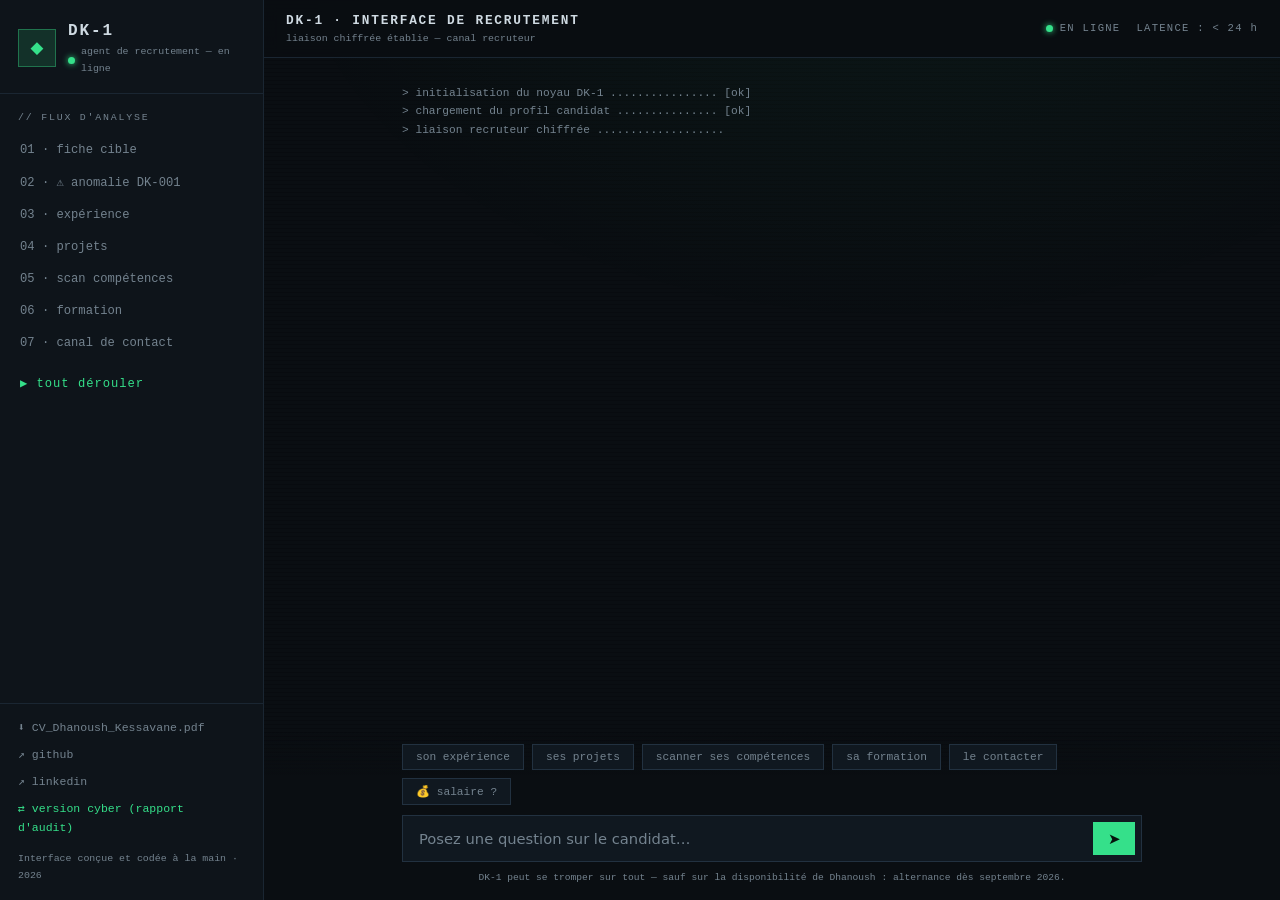
==== commit 02f99f2b: "Version IA — chat avec l'agent de recrutement DK-1" ====
--- a/ia/index.html
+++ b/ia/index.html
@@ -1,430 +1,339 @@
 <!DOCTYPE html>
-<html lang="fr" data-theme="dark">
+<html lang="fr">
 <head>
   <meta charset="UTF-8">
   <meta name="viewport" content="width=device-width, initial-scale=1.0">
-  <title>dhanoush_kessavane.ipynb — DK-1</title>
-  <meta name="description" content="Notebook d'évaluation du modèle DK-1 — Dhanoush Kessavane, étudiant ingénieur Cybersécurité & IA (ECE Paris). Exception levée : AlternanceNotFoundError après septembre 2026.">
-  <link rel="icon" href="data:image/svg+xml,<svg xmlns='http://www.w3.org/2000/svg' viewBox='0 0 100 100'><text y='.9em' font-size='90'>📓</text></svg>">
+  <title>DK-1 — Interface de recrutement · Dhanoush Kessavane</title>
+  <meta name="description" content="DK-1, agent conversationnel chargé du recrutement de Dhanoush Kessavane — étudiant ingénieur Cybersécurité & IA (ECE Paris). Anomalie détectée : aucune alternance après septembre 2026.">
+  <link rel="icon" href="data:image/svg+xml,<svg xmlns='http://www.w3.org/2000/svg' viewBox='0 0 100 100'><text y='.9em' font-size='90'>🎯</text></svg>">
   <link rel="stylesheet" href="css/style.css">
 </head>
 <body>
 
-  <!-- Bandeau de confiance -->
-  <div class="trust-strip">
-    <span class="trust-check">✓ Notebook de confiance</span> — diffusion vivement encouragée auprès des recruteurs · toutes les cellules sont vérifiables
-  </div>
-
-  <!-- ===== BARRE DE TITRE ===== -->
-  <header class="jp-header">
-    <div class="jp-titlebar">
-      <span class="jp-logo" aria-hidden="true"><i></i><i></i><i></i></span>
-      <span class="jp-filename">dhanoush_kessavane<span class="jp-ext">.ipynb</span></span>
-      <span class="jp-checkpoint">Dernier checkpoint : à l'instant (non résolu : 1 alternance manquante)</span>
-      <div class="jp-right">
-        <span class="kernel-pill" id="kernelPill">
-          <span class="kernel-dot" id="kernelDot"></span>
-          Kernel&nbsp;: DK-1 · <span id="kernelState">idle</span>
-        </span>
-        <button class="theme-toggle" id="themeToggle" aria-label="Basculer le thème">
-          <span class="toggle-light">thème clair</span>
-          <span class="toggle-dark">thème sombre</span>
-        </button>
-        <button class="burger" id="burger" aria-label="Sommaire"><span></span><span></span><span></span></button>
-      </div>
-    </div>
-    <div class="jp-menubar" aria-hidden="true">
-      <span>Fichier</span><span>Édition</span><span>Affichage</span><span>Exécution</span><span>Noyau</span><span>Widgets</span><span>Aide</span>
-      <a class="jp-menucv" href="../assets/CV_Dhanoush_Kessavane.pdf" download aria-hidden="false">⬇ Télécharger les poids (CV.pdf)</a>
-    </div>
-  </header>
-
-  <!-- ===== SOMMAIRE (ToC JupyterLab) ===== -->
-  <nav class="toc" id="navLinks" aria-label="Sommaire du notebook">
-    <p class="toc-title">SOMMAIRE</p>
-    <a href="#intro">md&nbsp;&nbsp;·&nbsp;DK-1, le modèle</a>
-    <a href="#load">[1]&nbsp;·&nbsp;chargement</a>
-    <a href="#summary">[2]&nbsp;·&nbsp;summary()</a>
-    <a href="#warning">[3]&nbsp;·&nbsp;⚠ exception</a>
-    <a href="#training">[4]&nbsp;·&nbsp;expérience</a>
-    <a href="#evals">[5]&nbsp;·&nbsp;projets</a>
-    <a href="#skills">[6]&nbsp;·&nbsp;compétences</a>
-    <a href="#formation">[7]&nbsp;·&nbsp;formation</a>
-    <a href="#contact">[8]&nbsp;·&nbsp;contact</a>
-    <a class="toc-extra" href="../assets/CV_Dhanoush_Kessavane.pdf" download>⬇ CV.pdf</a>
-    <a class="toc-extra" href="../index.html">⇄ version cyber</a>
-  </nav>
-
-  <main class="notebook">
-
-    <!-- ===== CELLULE MARKDOWN : INTRO ===== -->
-    <section class="cell cell-md" id="intro">
-      <div class="gutter"></div>
-      <div class="md">
-        <h1>DK-1 — un modèle disponible en alternance</h1>
-        <p class="badges" aria-label="Badges">
-          <span class="badge"><b>status</b><i class="b-green">open to work</i></span>
-          <span class="badge"><b>alternance</b><i class="b-orange">sept. 2026</i></span>
-          <span class="badge"><b>base</b><i class="b-blue">Paris (75)</i></span>
-          <span class="badge"><b>domaines</b><i class="b-purple">devops · cloud · cyber · ia</i></span>
-        </p>
-        <p>
-          Ce notebook charge, inspecte et évalue <strong>Dhanoush Kessavane</strong> — étudiant ingénieur en
-          spécialisation <strong>Cybersécurité &amp; IA</strong> à l'ECE Paris, issu d'un BUT Informatique,
-          actuellement alternant <strong>Infrastructure Automation &amp; IA chez NTT France</strong>.
-        </p>
-        <p class="md-note">
-          ⚠️ L'exécution de la cellule <code>In [3]</code> lève une exception connue.
-          Le correctif est documenté en cellule <code>In [8]</code>.
-        </p>
-      </div>
-    </section>
-
-    <!-- ===== In [1] : CHARGEMENT ===== -->
-    <section class="cell cell-code" id="load" data-exec="1">
-      <div class="cell-input">
-        <div class="gutter"><span class="prompt prompt-in">In&nbsp;[<span class="exec-count">1</span>]:</span></div>
-        <pre class="code"><code><span class="c-kw">import</span> dhanoush <span class="c-kw">as</span> dk   <span class="c-cm"># étudiant ingénieur — Cybersécurité &amp; IA, ECE Paris</span>
-
-model = dk.load_model(<span class="c-str">"DK-1"</span>, device=<span class="c-str">"paris"</span>, precision=<span class="c-str">"pleine"</span>)</code></pre>
-      </div>
-      <div class="cell-output">
-        <div class="gutter"></div>
-        <div class="out-body">
-          <pre class="stream" id="loadStream"><span class="load-line">Chargement des poids depuis ~/.cache/ece-paris/DK-1 …</span>
-<span class="load-line">100%|<span class="tqdm-track"><span class="tqdm-fill" id="tqdmFill"></span></span>| 22 ans/22 ans [00:03&lt;00:00, 7.3 ans/s]</span>
-<span class="load-line"><span class="ok">✓</span> Pré-entraînement  : BUT Informatique — IUT Sorbonne Paris Nord (2023 → 2026)</span>
-<span class="load-line"><span class="ok">✓</span> Spécialisation    : Cybersécurité &amp; IA — ECE Paris (en alternance)</span>
-<span class="load-line"><span class="ok">✓</span> Fine-tuning actif : NTT France — Infrastructure Automation &amp; IA</span>
-<span class="load-line"><span class="ok">✓</span> Alignement        : MOOC SecNumAcadémie (ANSSI)</span>
-<span class="load-line">Modèle prêt. Aucun GPU requis — fonctionne au café.</span></pre>
-        </div>
-      </div>
-    </section>
-
-    <!-- ===== In [2] : SUMMARY ===== -->
-    <section class="cell cell-code" id="summary" data-exec="2">
-      <div class="cell-input">
-        <div class="gutter"><span class="prompt prompt-in">In&nbsp;[<span class="exec-count">2</span>]:</span></div>
-        <pre class="code"><code>model.summary()</code></pre>
-      </div>
-      <div class="cell-output">
-        <div class="gutter"><span class="prompt prompt-out">Out[2]:</span></div>
-        <div class="out-body">
-          <table class="df">
-            <thead><tr><th></th><th>DK-1</th></tr></thead>
-            <tbody>
-              <tr><th>statut</th><td>Alternant Infrastructure Automation &amp; IA — NTT France (jusqu'à sept. 2026)</td></tr>
-              <tr><th>recherche</th><td>Alternance dès septembre 2026</td></tr>
-              <tr><th>domaines</th><td>DevOps · Cloud · Cybersécurité · IA</td></tr>
-              <tr><th>base</th><td>Paris (75)</td></tr>
-              <tr><th>certification</th><td>MOOC SecNumAcadémie (ANSSI)</td></tr>
-              <tr><th>salaire</th><td><span class="nan">NaN</span>  <span class="df-comment"># à négocier</span></td></tr>
-            </tbody>
-          </table>
-          <p class="df-note">6 rows × 1 column · dtype: object</p>
-        </div>
-      </div>
-    </section>
-
-    <!-- ===== In [3] : EXCEPTION ===== -->
-    <section class="cell cell-code" id="warning" data-exec="3">
-      <div class="cell-input">
-        <div class="gutter"><span class="prompt prompt-in">In&nbsp;[<span class="exec-count">3</span>]:</span></div>
-        <pre class="code"><code>model.check_alternance(apres=<span class="c-str">"2026-09"</span>)</code></pre>
-      </div>
-      <div class="cell-output">
-        <div class="gutter"></div>
-        <div class="out-body">
-          <pre class="traceback">---------------------------------------------------------------------------
-<span class="tb-name">AlternanceNotFoundError</span>                   Traceback (most recent call last)
-Cell <span class="tb-loc">In[3], line 1</span>
-<span class="tb-arrow">----&gt; 1</span> model.check_alternance(apres=<span class="c-str">"2026-09"</span>)
-
-<span class="tb-name">AlternanceNotFoundError</span>: aucun contrat d'alternance détecté après 2026-09.
-
-  Impact       : un modèle déjà rôdé en entreprise (NTT France, FNAC DARTY),
-                 opérationnel sur DevOps / Cloud / Cyber / IA, restera idle.
-  Sévérité     : critique — exploitabilité triviale (un e-mail suffit).
-  Correctif    : disponible immédiatement → exécuter la cellule In [8].</pre>
-          <div class="widget-row">
-            <a class="btn-run" href="mailto:kessavanedhanoush@gmail.com?subject=Fix%20AlternanceNotFoundError%20—%20Alternance%202026">▶ Corriger l'exception</a>
-            <a class="btn-widget" href="../assets/CV_Dhanoush_Kessavane.pdf" download>⬇ CV.pdf</a>
+<div class="app">
+
+  <!-- ===== SIDEBAR ===== -->
+  <aside class="sidebar" id="sidebar">
+    <div class="side-head">
+      <span class="side-logo" aria-hidden="true">◆</span>
+      <div>
+        <p class="side-title">DK-1</p>
+        <p class="side-sub"><span class="dot dot-on"></span>agent de recrutement — en ligne</p>
+      </div>
+    </div>
+
+    <p class="side-label">// FLUX D'ANALYSE</p>
+    <nav class="side-nav" id="sideNav">
+      <button data-goto="msg-profil">01 · fiche cible</button>
+      <button data-goto="msg-dispo">02 · ⚠ anomalie DK-001</button>
+      <button data-topic="experience">03 · expérience</button>
+      <button data-topic="projets">04 · projets</button>
+      <button data-topic="competences">05 · scan compétences</button>
+      <button data-topic="formation">06 · formation</button>
+      <button data-topic="contact">07 · canal de contact</button>
+      <button data-run="all" class="side-run">▶ tout dérouler</button>
+    </nav>
+
+    <div class="side-foot">
+      <a href="../assets/CV_Dhanoush_Kessavane.pdf" download>⬇ CV_Dhanoush_Kessavane.pdf</a>
+      <a href="https://github.com/dkessavane" target="_blank" rel="noopener">↗ github</a>
+      <a href="https://www.linkedin.com/in/dhanoush-kessavane/" target="_blank" rel="noopener">↗ linkedin</a>
+      <a href="../index.html" class="side-alt">⇄ version cyber (rapport d'audit)</a>
+      <p class="side-note">Interface conçue et codée à la main · <span id="year"></span></p>
+    </div>
+  </aside>
+  <div class="side-overlay" id="sideOverlay"></div>
+
+  <!-- ===== ZONE PRINCIPALE ===== -->
+  <div class="main">
+
+    <header class="chat-head">
+      <button class="burger" id="burger" aria-label="Menu"><span></span><span></span><span></span></button>
+      <div class="head-id">
+        <span class="head-title">DK-1 · INTERFACE DE RECRUTEMENT</span>
+        <span class="head-sub">liaison chiffrée établie — canal recruteur</span>
+      </div>
+      <div class="head-status">
+        <span class="head-metric"><span class="dot dot-on"></span>EN LIGNE</span>
+        <span class="head-metric head-metric-hide">LATENCE&nbsp;: &lt;&nbsp;24&nbsp;h</span>
+      </div>
+    </header>
+
+    <main class="chat" id="chat" aria-live="polite">
+      <pre class="boot" id="boot" aria-hidden="true"></pre>
+      <noscript>
+        <div class="noscript">
+          <p><strong>DK-1 a besoin de JavaScript pour converser.</strong>
+          En attendant : <a href="../index.html">version cyber du portfolio</a> ·
+          <a href="../assets/CV_Dhanoush_Kessavane.pdf" download>CV.pdf</a> ·
+          <a href="mailto:kessavanedhanoush@gmail.com">kessavanedhanoush@gmail.com</a></p>
+        </div>
+      </noscript>
+    </main>
+
+    <div class="composer">
+      <div class="chips" id="chips">
+        <button data-topic="experience">son expérience</button>
+        <button data-topic="projets">ses projets</button>
+        <button data-topic="competences">scanner ses compétences</button>
+        <button data-topic="formation">sa formation</button>
+        <button data-topic="contact">le contacter</button>
+        <button data-topic="salaire">💰 salaire ?</button>
+      </div>
+      <form class="composer-form" id="composerForm" autocomplete="off">
+        <input type="text" id="composerInput" placeholder="Posez une question sur le candidat…" aria-label="Votre question">
+        <button type="submit" aria-label="Envoyer">➤</button>
+      </form>
+      <p class="composer-note">DK-1 peut se tromper sur tout — sauf sur la disponibilité de Dhanoush : alternance dès septembre 2026.</p>
+    </div>
+
+  </div>
+</div>
+
+<!-- ================= TEMPLATES DES PANNEAUX ================= -->
+
+<template id="tpl-profil">
+  <div class="hud">
+    <div class="hud-head"><span>CIBLE IDENTIFIÉE</span><span class="hud-flag"><span class="dot dot-on"></span>VERROUILLÉE</span></div>
+    <div class="hud-body profil-grid">
+      <div class="reticle" aria-hidden="true">
+        <div class="ret-ring"></div>
+        <div class="ret-cross"></div>
+        <span class="ret-tag">SCAN</span>
+      </div>
+      <dl class="profil-data">
+        <dt>nom</dt><dd>KESSAVANE Dhanoush</dd>
+        <dt>classe</dt><dd>Étudiant ingénieur — Cybersécurité &amp; IA (ECE Paris)</dd>
+        <dt>origine</dt><dd>BUT Informatique — IUT Sorbonne Paris Nord (2023 → 2026)</dd>
+        <dt>position</dt><dd>Paris (75)</dd>
+        <dt>occupation</dt><dd>Alternant Infrastructure Automation &amp; IA — NTT France</dd>
+        <dt>alignement</dt><dd>MOOC SecNumAcadémie (ANSSI)</dd>
+        <dt>disponibilité</dt><dd class="hl">alternance dès septembre 2026</dd>
+      </dl>
+    </div>
+  </div>
+</template>
+
+<template id="tpl-alerte">
+  <div class="hud hud-crit">
+    <div class="hud-head"><span>⚠ ANOMALIE CRITIQUE — RÉF. DK-001</span><span class="hud-flag hud-flag-crit"><span class="dot dot-crit"></span>NON RÉSOLUE</span></div>
+    <div class="hud-body">
+      <p class="alert-main">Aucun contrat d'alternance détecté à partir de <strong>septembre 2026</strong> sur les périmètres DevOps, Cloud, Cybersécurité et IA.</p>
+      <dl class="alert-data">
+        <dt>impact</dt><dd>perte d'un profil formé au développement full stack, à l'automatisation d'infrastructures et aux systèmes IA — déjà rôdé en entreprise (NTT France, FNAC DARTY)</dd>
+        <dt>exploitabilité</dt><dd>TRIVIALE — un e-mail suffit, aucun outil offensif requis</dd>
+        <dt>correctif</dt><dd>recruter la cible — disponible immédiatement</dd>
+      </dl>
+      <div class="hud-actions">
+        <a class="btn-hud btn-hud-solid" href="mailto:kessavanedhanoush@gmail.com?subject=Correctif%20DK-001%20—%20Alternance%202026">▶ APPLIQUER LE CORRECTIF</a>
+        <a class="btn-hud" href="../assets/CV_Dhanoush_Kessavane.pdf" download>⬇ CV.PDF</a>
+      </div>
+    </div>
+  </div>
+</template>
+
+<template id="tpl-experience">
+  <div class="hud">
+    <div class="hud-head"><span>ARCHIVES — OPÉRATIONS</span><span class="hud-flag">2 ENTRÉES</span></div>
+    <div class="hud-body">
+      <article class="op">
+        <div class="op-meta">
+          <span class="op-dates">2025-12 → 2026-09</span>
+          <span class="op-flag op-flag-live">EN COURS</span>
+        </div>
+        <h3>Alternant Infrastructure Automation &amp; IA — <em>NTT France, Paris (75)</em></h3>
+        <ul class="checklist">
+          <li>développement d'une application <strong>full stack d'automatisation de staging réseau</strong></li>
+          <li>intégration d'<strong>agents IA</strong> pour la supervision d'infrastructures réseau</li>
+          <li>contribution à des environnements proches du <strong>DevOps</strong></li>
+          <li>optimisation et <strong>monitoring</strong> des infrastructures IT</li>
+        </ul>
+        <p class="op-stack">matériel saisi : Python · Automatisation · Agents IA · Réseau · Monitoring</p>
+      </article>
+      <article class="op">
+        <div class="op-meta">
+          <span class="op-dates">2025-01 → 2025-03</span>
+          <span class="op-flag">TERMINÉE</span>
+        </div>
+        <h3>Technicien Support &amp; Gestionnaire IT — <em>FNAC DARTY, Ivry-sur-Seine (94)</em></h3>
+        <ul class="checklist">
+          <li>support utilisateurs (VIP inclus), suivi de tickets et coordination IT</li>
+          <li>gestion des postes, imprimantes et comptes <strong>Active Directory</strong></li>
+          <li>déploiement de logiciels via <strong>MECM</strong></li>
+          <li>création d'une application <strong>PowerApps</strong></li>
+          <li>inventaire du matériel obsolète (démarche RSE)</li>
+        </ul>
+        <p class="op-stack">matériel saisi : Active Directory · MECM · PowerApps · ITSM</p>
+      </article>
+    </div>
+  </div>
+</template>
+
+<template id="tpl-projets">
+  <div class="hud">
+    <div class="hud-head"><span>EXTRACTION — PROJETS</span><span class="hud-flag">6 ÉLÉMENTS</span></div>
+    <div class="hud-body">
+      <div class="filter-bar">
+        <button class="filter-btn active" data-filter="all">tous</button>
+        <button class="filter-btn" data-filter="ia">ia / ml</button>
+        <button class="filter-btn" data-filter="web">web / full-stack</button>
+        <button class="filter-btn" data-filter="algo">algo / poo</button>
+      </div>
+      <div class="proj-grid">
+
+        <article class="proj" data-cat="ia web">
+          <div class="proj-head"><span class="proj-id">PIÈCE #01</span><span class="proj-tag">BUT 3 — 2025/26</span></div>
+          <h3>Voyage Assistant — Chatbot IA &amp; RAG en production</h3>
+          <p>Plateforme full-stack de réservation multi-transport (182 000+ liaisons) dotée d'un assistant IA
+             conversationnel : vérification d'identité, modification réelle de réservation en base, réclamations.
+             RAG avec reranking. <strong>Déployé en ligne</strong> sur Hugging Face Spaces.
+             Rôle : front-end, design, documentation.</p>
+          <p class="proj-stack">FastAPI · LangChain · FAISS · RAG · PostgreSQL · Docker · Gemini</p>
+          <div class="proj-links">
+            <a href="https://optimalako-voyage-assistant.hf.space" target="_blank" rel="noopener">[DÉMO LIVE]</a>
+            <a href="https://github.com/optmlako2004/chatbot" target="_blank" rel="noopener">[CODE]</a>
           </div>
-        </div>
-      </div>
-    </section>
-
-    <!-- ===== MD : EXPÉRIENCE ===== -->
-    <section class="cell cell-md">
-      <div class="gutter"></div>
-      <div class="md"><h2>Historique d'entraînement <span class="h2-sub">— expérience professionnelle</span></h2></div>
-    </section>
-
-    <!-- ===== In [4] : EXPÉRIENCE ===== -->
-    <section class="cell cell-code" id="training" data-exec="4">
-      <div class="cell-input">
-        <div class="gutter"><span class="prompt prompt-in">In&nbsp;[<span class="exec-count">4</span>]:</span></div>
-        <pre class="code"><code><span class="c-kw">for</span> run <span class="c-kw">in</span> model.historique_entrainement():
-    <span class="c-fn">print</span>(run)</code></pre>
-      </div>
-      <div class="cell-output">
-        <div class="gutter"></div>
-        <div class="out-body">
-          <pre class="stream run-log">
-<span class="run-head">── Run 2025-12 → 2026-09 ── NTT France, Paris (75) ─────────────── <span class="flag-live">[EN COURS]</span></span>
-<strong>Alternant Infrastructure Automation &amp; IA</strong>
-  <span class="ok">✓</span> développement d'une application full stack d'automatisation de staging réseau
-  <span class="ok">✓</span> intégration d'agents IA pour la supervision d'infrastructures réseau
-  <span class="ok">✓</span> contribution à des environnements proches du DevOps
-  <span class="ok">✓</span> optimisation et monitoring des infrastructures IT
-  <span class="run-stack">stack : Python · Automatisation · Agents IA · Réseau · Monitoring</span>
-
-<span class="run-head">── Run 2025-01 → 2025-03 ── FNAC DARTY, Ivry-sur-Seine (94) ────── <span class="flag-done">[TERMINÉ]</span></span>
-<strong>Technicien Support &amp; Gestionnaire IT</strong>
-  <span class="ok">✓</span> support utilisateurs (VIP inclus), suivi de tickets et coordination IT
-  <span class="ok">✓</span> gestion des postes, imprimantes et comptes Active Directory
-  <span class="ok">✓</span> déploiement de logiciels via MECM
-  <span class="ok">✓</span> création d'une application PowerApps
-  <span class="ok">✓</span> inventaire du matériel obsolète (démarche RSE)
-  <span class="run-stack">stack : Active Directory · MECM · PowerApps · ITSM</span></pre>
-        </div>
-      </div>
-    </section>
-
-    <!-- ===== MD : PROJETS ===== -->
-    <section class="cell cell-md">
-      <div class="gutter"></div>
-      <div class="md"><h2>Évaluations <span class="h2-sub">— projets versés au benchmark, certains vérifiables en ligne</span></h2></div>
-    </section>
-
-    <!-- ===== In [5] : PROJETS ===== -->
-    <section class="cell cell-code" id="evals" data-exec="5">
-      <div class="cell-input">
-        <div class="gutter"><span class="prompt prompt-in">In&nbsp;[<span class="exec-count">5</span>]:</span></div>
-        <pre class="code"><code>dk.projets.afficher(filtre=widgets.ToggleButtons(
-    options=[<span class="c-str">"tous"</span>, <span class="c-str">"ia / ml"</span>, <span class="c-str">"web / full-stack"</span>, <span class="c-str">"algo / poo"</span>],
-))  <span class="c-cm"># widget interactif — utilisez les boutons ci-dessous</span></code></pre>
-      </div>
-      <div class="cell-output">
-        <div class="gutter"></div>
-        <div class="out-body">
-
-          <div class="filter-bar" id="filterBar" role="group" aria-label="Filtrer les projets">
-            <button class="filter-btn active" data-filter="all">tous</button>
-            <button class="filter-btn" data-filter="ia">ia / ml</button>
-            <button class="filter-btn" data-filter="web">web / full-stack</button>
-            <button class="filter-btn" data-filter="algo">algo / poo</button>
+        </article>
+
+        <article class="proj" data-cat="ia">
+          <div class="proj-head"><span class="proj-id">PIÈCE #02</span><span class="proj-tag">BUT 3 — 2025/26</span></div>
+          <h3>FacePredictor — Deep Learning embarqué sur Android</h3>
+          <p>Application mobile prédisant âge, genre et ethnicité à partir d'un visage, en temps réel.
+             Trois stratégies de modélisation comparées (backbone EfficientNetB0), entraînement sur UTKFace
+             (23 708 images), déploiement embarqué via TensorFlow Lite. Rôle : front-end, design, documentation.</p>
+          <p class="proj-stack">TensorFlow · TFLite · Kotlin · MediaPipe · Firebase · CameraX</p>
+          <div class="proj-links">
+            <a href="https://github.com/optmlako2004/face-analysis-deep-learning" target="_blank" rel="noopener">[CODE]</a>
           </div>
-
-          <div class="proj-grid" id="projectsGrid">
-
-            <article class="proj" data-cat="ia web">
-              <div class="proj-head">
-                <span class="proj-id">projets[0]</span>
-                <span class="proj-tag">BUT 3 — 2025/26</span>
-              </div>
-              <h3>Voyage Assistant — Chatbot IA &amp; RAG en production</h3>
-              <p>
-                Plateforme full-stack de réservation multi-transport (182 000+ liaisons) dotée d'un
-                assistant IA conversationnel : vérification d'identité, modification réelle de réservation
-                en base, réclamations. RAG avec reranking. <strong>Déployé en ligne</strong> sur Hugging Face Spaces.
-                Rôle : front-end, design, documentation.
-              </p>
-              <p class="proj-stack">FastAPI · LangChain · FAISS · RAG · PostgreSQL · Docker · Gemini</p>
-              <div class="proj-links">
-                <a href="https://optimalako-voyage-assistant.hf.space" target="_blank" rel="noopener">[demo_live]</a>
-                <a href="https://github.com/optmlako2004/chatbot" target="_blank" rel="noopener">[code_source]</a>
-              </div>
-            </article>
-
-            <article class="proj" data-cat="ia">
-              <div class="proj-head">
-                <span class="proj-id">projets[1]</span>
-                <span class="proj-tag">BUT 3 — 2025/26</span>
-              </div>
-              <h3>FacePredictor — Deep Learning embarqué sur Android</h3>
-              <p>
-                Application mobile prédisant âge, genre et ethnicité à partir d'un visage, en temps réel.
-                Trois stratégies de modélisation comparées (backbone EfficientNetB0), entraînement sur
-                UTKFace (23 708 images), déploiement embarqué via TensorFlow Lite.
-                Rôle : front-end, design, documentation.
-              </p>
-              <p class="proj-stack">TensorFlow · TFLite · Kotlin · MediaPipe · Firebase · CameraX</p>
-              <div class="proj-links">
-                <a href="https://github.com/optmlako2004/face-analysis-deep-learning" target="_blank" rel="noopener">[code_source]</a>
-              </div>
-            </article>
-
-            <article class="proj" data-cat="web">
-              <div class="proj-head">
-                <span class="proj-id">projets[2]</span>
-                <span class="proj-tag">BUT 2 — 2024/25</span>
-              </div>
-              <h3>Plateforme web de jeux — Architecture MVC</h3>
-              <p>
-                Site web développé en PHP selon le pattern MVC (Models / Views / Controllers),
-                adossé à une base de données SQL, avec envoi d'e-mails transactionnels via PHPMailer.
-              </p>
-              <p class="proj-stack">PHP · MVC · SQL · PHPMailer</p>
-            </article>
-
-            <article class="proj" data-cat="algo">
-              <div class="proj-head">
-                <span class="proj-id">projets[3]</span>
-                <span class="proj-tag">BUT 1 — 2023/24</span>
-              </div>
-              <h3>Tournée du Père Noël — Optimisation TSP</h3>
-              <p>
-                Résolution du problème du voyageur de commerce en Python : comparaison d'heuristiques
-                (plus proche voisin, optimisations locales), mesure des performances et tests unitaires.
-              </p>
-              <p class="proj-stack">Python · Algorithmique · NumPy · Tests unitaires</p>
-            </article>
-
-            <article class="proj" data-cat="algo">
-              <div class="proj-head">
-                <span class="proj-id">projets[4]</span>
-                <span class="proj-tag">BUT 1 — 2023/24</span>
-              </div>
-              <h3>Calculatrice Java — Conception UML &amp; POO</h3>
-              <p>
-                Calculatrice supportant des expressions arithmétiques composées, conçue en UML puis
-                implémentée en Java avec une hiérarchie de classes propre (héritage, polymorphisme).
-              </p>
-              <p class="proj-stack">Java · UML · POO</p>
-            </article>
-
-            <article class="proj" data-cat="web">
-              <div class="proj-head">
-                <span class="proj-id">projets[5]</span>
-                <span class="proj-tag">HACKATHON — 2024</span>
-              </div>
-              <h3>Nuit de l'Info 2024</h3>
-              <p>
-                Application web développée en équipe, en une nuit, en réponse à un sujet national
-                dévoilé le soir même — conception, code et intégration sous forte contrainte de temps.
-              </p>
-              <p class="proj-stack">Travail d'équipe · Web · Sprint</p>
-            </article>
-
-          </div>
-        </div>
-      </div>
-    </section>
-
-    <!-- ===== In [6] : COMPÉTENCES ===== -->
-    <section class="cell cell-code" id="skills" data-exec="6">
-      <div class="cell-input">
-        <div class="gutter"><span class="prompt prompt-in">In&nbsp;[<span class="exec-count">6</span>]:</span></div>
-        <pre class="code"><code>model.competences()   <span class="c-cm"># hallucinations non détectées à ce jour sur le CV</span></code></pre>
-      </div>
-      <div class="cell-output">
-        <div class="gutter"><span class="prompt prompt-out">Out[6]:</span></div>
-        <div class="out-body">
-          <pre class="stream dict-out">{
-    <span class="c-str">"langages"</span>:      [<span class="c-str">"Python"</span>, <span class="c-str">"Bash"</span>, <span class="c-str">"SQL"</span>, <span class="c-str">"Java"</span>, <span class="c-str">"PHP"</span>, <span class="c-str">"HTML/CSS/JS"</span>],
-    <span class="c-str">"devops_infra"</span>:  [<span class="c-str">"Git"</span>, <span class="c-str">"Docker"</span>, <span class="c-str">"GitHub Actions"</span>, <span class="c-str">"CI/CD"</span>, <span class="c-str">"PostgreSQL"</span>, <span class="c-str">"Linux"</span>],
-    <span class="c-str">"ia_llm"</span>:        [<span class="c-str">"RAG"</span>, <span class="c-str">"LangChain"</span>, <span class="c-str">"FAISS"</span>, <span class="c-str">"TensorFlow Lite"</span>, <span class="c-str">"Agents IA"</span>],
-    <span class="c-str">"cybersecurite"</span>: [<span class="c-str">"Fondamentaux ANSSI (SecNumAcadémie)"</span>, <span class="c-str">"Nmap"</span>, <span class="c-str">"Wireshark"</span>,
-                      <span class="c-str">"Analyse de trafic"</span>, <span class="c-str">"Durcissement Linux"</span>, <span class="c-str">"CTF — TryHackMe · Root-Me"</span>],
-}</pre>
-        </div>
-      </div>
-    </section>
-
-    <!-- ===== In [7] : FORMATION ===== -->
-    <section class="cell cell-code" id="formation" data-exec="7">
-      <div class="cell-input">
-        <div class="gutter"><span class="prompt prompt-in">In&nbsp;[<span class="exec-count">7</span>]:</span></div>
-        <pre class="code"><code>dk.formation.sort_values(<span class="c-str">"periode"</span>, ascending=<span class="c-kw">False</span>)</code></pre>
-      </div>
-      <div class="cell-output">
-        <div class="gutter"><span class="prompt prompt-out">Out[7]:</span></div>
-        <div class="out-body">
-          <table class="df df-wide">
-            <thead><tr><th></th><th>période</th><th>diplôme</th><th>établissement</th></tr></thead>
-            <tbody>
-              <tr>
-                <th>0</th>
-                <td>en cours</td>
-                <td>Cursus Ingénieur — Spécialisation Cybersécurité &amp; IA (alternance)</td>
-                <td>ECE Paris</td>
-              </tr>
-              <tr>
-                <th>1</th>
-                <td>2023 → 2026</td>
-                <td>BUT Informatique<br><span class="df-comment"># Hackathon « Nuit de l'Info » 2024 · MOOC SecNumAcadémie (ANSSI)</span></td>
-                <td>IUT Sorbonne Paris Nord — Villetaneuse (93)</td>
-              </tr>
-              <tr>
-                <th>2</th>
-                <td>2023</td>
-                <td>BAC Général — Spé Maths &amp; NSI, option Maths expertes</td>
-                <td>Lycée Simone de Beauvoir — Garges-lès-Gonesse (95)</td>
-              </tr>
-            </tbody>
-          </table>
-          <p class="df-note">3 rows × 3 columns</p>
-        </div>
-      </div>
-    </section>
-
-    <!-- ===== MD : CONTACT ===== -->
-    <section class="cell cell-md">
-      <div class="gutter"></div>
-      <div class="md"><h2>Correctif <span class="h2-sub">— résoudre l'AlternanceNotFoundError de la cellule In [3]</span></h2></div>
-    </section>
-
-    <!-- ===== In [8] : CONTACT ===== -->
-    <section class="cell cell-code" id="contact" data-exec="8">
-      <div class="cell-input">
-        <div class="gutter"><span class="prompt prompt-in">In&nbsp;[<span class="exec-count">8</span>]:</span></div>
-        <pre class="code"><code>canal = dk.contact(
-    to      = <span class="c-str">"kessavanedhanoush@gmail.com"</span>,
-    subject = <span class="c-str">"Alternance 2026 — fix AlternanceNotFoundError"</span>,
-)
-canal.send()   <span class="c-cm"># latence constatée : &lt; 24 h</span></code></pre>
-      </div>
-      <div class="cell-output">
-        <div class="gutter"></div>
-        <div class="out-body">
-          <pre class="stream"><span class="ok">✓</span> Canal ouvert. Réponse attendue sous 24 h. Entretien possible dès cette semaine.</pre>
-          <div class="widget-row widget-row-big">
-            <a class="btn-run btn-run-big" href="mailto:kessavanedhanoush@gmail.com?subject=Alternance%202026%20—%20fix%20AlternanceNotFoundError">▶ kessavanedhanoush@gmail.com</a>
-          </div>
-          <div class="widget-row">
-            <a class="btn-widget" href="../assets/CV_Dhanoush_Kessavane.pdf" download>⬇ CV.pdf</a>
-            <a class="btn-widget" href="https://github.com/dkessavane" target="_blank" rel="noopener">github.com/dkessavane ↗</a>
-            <a class="btn-widget" href="https://www.linkedin.com/in/dhanoush-kessavane/" target="_blank" rel="noopener">linkedin ↗</a>
-          </div>
-          <div class="signoff">
-            <span class="df-comment"># signé :</span>
-            <span class="signature">D. Kessavane</span>
-            <span class="signoff-date">Paris, le <span id="today"></span></span>
-          </div>
-        </div>
-      </div>
-    </section>
-
-    <!-- ===== CELLULE MARKDOWN FINALE ===== -->
-    <section class="cell cell-md">
-      <div class="gutter"></div>
-      <div class="md md-final">
-        <p>
-          <em>Notebook écrit à la main, cellule par cellule — aucun modèle génératif n'a été sollicité
-          (conflit d'intérêts).</em> Voir aussi la <a href="../index.html">version cyber</a> de ce
-          portfolio, présentée sous forme de rapport d'audit.
-        </p>
-      </div>
-    </section>
-
-  </main>
-
-  <footer class="footer">
-    <p>kernel DK-1 : idle · 8 cellules exécutées dans l'ordre, sans redémarrage · 1 exception en attente de correctif (In [3]) · <span id="year"></span></p>
-  </footer>
-
-  <script src="js/main.js"></script>
+        </article>
+
+        <article class="proj" data-cat="web">
+          <div class="proj-head"><span class="proj-id">PIÈCE #03</span><span class="proj-tag">BUT 2 — 2024/25</span></div>
+          <h3>Plateforme web de jeux — Architecture MVC</h3>
+          <p>Site web développé en PHP selon le pattern MVC (Models / Views / Controllers), adossé à une base
+             de données SQL, avec envoi d'e-mails transactionnels via PHPMailer.</p>
+          <p class="proj-stack">PHP · MVC · SQL · PHPMailer</p>
+        </article>
+
+        <article class="proj" data-cat="algo">
+          <div class="proj-head"><span class="proj-id">PIÈCE #04</span><span class="proj-tag">BUT 1 — 2023/24</span></div>
+          <h3>Tournée du Père Noël — Optimisation TSP</h3>
+          <p>Résolution du problème du voyageur de commerce en Python : comparaison d'heuristiques (plus proche
+             voisin, optimisations locales), mesure des performances et tests unitaires.</p>
+          <p class="proj-stack">Python · Algorithmique · NumPy · Tests unitaires</p>
+        </article>
+
+        <article class="proj" data-cat="algo">
+          <div class="proj-head"><span class="proj-id">PIÈCE #05</span><span class="proj-tag">BUT 1 — 2023/24</span></div>
+          <h3>Calculatrice Java — Conception UML &amp; POO</h3>
+          <p>Calculatrice supportant des expressions arithmétiques composées, conçue en UML puis implémentée
+             en Java avec une hiérarchie de classes propre (héritage, polymorphisme).</p>
+          <p class="proj-stack">Java · UML · POO</p>
+        </article>
+
+        <article class="proj" data-cat="web">
+          <div class="proj-head"><span class="proj-id">PIÈCE #06</span><span class="proj-tag">HACKATHON — 2024</span></div>
+          <h3>Nuit de l'Info 2024</h3>
+          <p>Application web développée en équipe, en une nuit, en réponse à un sujet national dévoilé le soir
+             même — conception, code et intégration sous forte contrainte de temps.</p>
+          <p class="proj-stack">Travail d'équipe · Web · Sprint</p>
+        </article>
+
+      </div>
+    </div>
+  </div>
+</template>
+
+<template id="tpl-scan">
+  <div class="hud">
+    <div class="hud-head"><span>SCAN DES CAPACITÉS</span><span class="hud-flag"><span class="dot dot-on"></span>ANALYSE</span></div>
+    <div class="hud-body scan-body">
+      <div class="scan-block">
+        <p class="scan-title">SCAN 1/4 — LANGAGES</p>
+        <div class="scan-row"><span>Python</span><span class="bar"><i style="--w:96%"></i></span><b>ok</b></div>
+        <div class="scan-row"><span>Bash</span><span class="bar"><i style="--w:88%"></i></span><b>ok</b></div>
+        <div class="scan-row"><span>SQL</span><span class="bar"><i style="--w:90%"></i></span><b>ok</b></div>
+        <div class="scan-row"><span>Java</span><span class="bar"><i style="--w:84%"></i></span><b>ok</b></div>
+        <div class="scan-row"><span>PHP</span><span class="bar"><i style="--w:82%"></i></span><b>ok</b></div>
+        <div class="scan-row"><span>HTML / CSS / JS</span><span class="bar"><i style="--w:92%"></i></span><b>ok</b></div>
+      </div>
+      <div class="scan-block">
+        <p class="scan-title">SCAN 2/4 — DEVOPS &amp; INFRA</p>
+        <div class="scan-row"><span>Git</span><span class="bar"><i style="--w:94%"></i></span><b>ok</b></div>
+        <div class="scan-row"><span>Docker</span><span class="bar"><i style="--w:90%"></i></span><b>ok</b></div>
+        <div class="scan-row"><span>GitHub Actions · CI/CD</span><span class="bar"><i style="--w:86%"></i></span><b>ok</b></div>
+        <div class="scan-row"><span>PostgreSQL</span><span class="bar"><i style="--w:85%"></i></span><b>ok</b></div>
+        <div class="scan-row"><span>Linux</span><span class="bar"><i style="--w:91%"></i></span><b>ok</b></div>
+      </div>
+      <div class="scan-block">
+        <p class="scan-title">SCAN 3/4 — IA &amp; LLM</p>
+        <div class="scan-row"><span>RAG</span><span class="bar"><i style="--w:93%"></i></span><b>ok</b></div>
+        <div class="scan-row"><span>LangChain</span><span class="bar"><i style="--w:89%"></i></span><b>ok</b></div>
+        <div class="scan-row"><span>FAISS</span><span class="bar"><i style="--w:87%"></i></span><b>ok</b></div>
+        <div class="scan-row"><span>TensorFlow Lite</span><span class="bar"><i style="--w:84%"></i></span><b>ok</b></div>
+        <div class="scan-row"><span>Agents IA</span><span class="bar"><i style="--w:90%"></i></span><b>ok</b></div>
+      </div>
+      <div class="scan-block">
+        <p class="scan-title">SCAN 4/4 — CYBERSÉCURITÉ</p>
+        <div class="scan-row"><span>Fondamentaux ANSSI</span><span class="bar"><i style="--w:92%"></i></span><b>ok</b></div>
+        <div class="scan-row"><span>Nmap · Wireshark</span><span class="bar"><i style="--w:88%"></i></span><b>ok</b></div>
+        <div class="scan-row"><span>Analyse de trafic</span><span class="bar"><i style="--w:86%"></i></span><b>ok</b></div>
+        <div class="scan-row"><span>Durcissement Linux</span><span class="bar"><i style="--w:85%"></i></span><b>ok</b></div>
+        <div class="scan-row"><span>CTF — TryHackMe · Root-Me</span><span class="bar"><i style="--w:87%"></i></span><b>ok</b></div>
+      </div>
+      <p class="scan-verdict">VERDICT : OPÉRATIONNEL — ports 22, 80 et 443 ouverts à toute proposition sérieuse.</p>
+    </div>
+  </div>
+</template>
+
+<template id="tpl-formation">
+  <div class="hud">
+    <div class="hud-head"><span>HISTORIQUE — FORMATION</span><span class="hud-flag">3 ENTRÉES</span></div>
+    <div class="hud-body">
+      <div class="edu">
+        <span class="edu-date">EN COURS</span>
+        <div>
+          <strong>Cursus Ingénieur — Spécialisation Cybersécurité &amp; IA</strong><br>
+          ECE Paris — en alternance
+        </div>
+      </div>
+      <div class="edu">
+        <span class="edu-date">2023 → 2026</span>
+        <div>
+          <strong>BUT Informatique</strong><br>
+          IUT Sorbonne Paris Nord — Villetaneuse (93)<br>
+          <span class="edu-extra">▸ Hackathon « Nuit de l'Info » 2024&nbsp;&nbsp;▸ MOOC SecNumAcadémie (ANSSI)</span>
+        </div>
+      </div>
+      <div class="edu">
+        <span class="edu-date">2023</span>
+        <div>
+          <strong>BAC Général — Spé Maths &amp; NSI, option Maths expertes</strong><br>
+          Lycée Simone de Beauvoir — Garges-lès-Gonesse (95)
+        </div>
+      </div>
+    </div>
+  </div>
+</template>
+
+<template id="tpl-contact">
+  <div class="hud">
+    <div class="hud-head"><span>CANAL DE COMMUNICATION</span><span class="hud-flag"><span class="dot dot-on"></span>OUVERT</span></div>
+    <div class="hud-body">
+      <div class="hud-actions contact-main">
+        <a class="btn-hud btn-hud-solid btn-hud-big" href="mailto:kessavanedhanoush@gmail.com?subject=Alternance%202026%20—%20correctif%20DK-001">▶ kessavanedhanoush@gmail.com</a>
+      </div>
+      <div class="hud-actions">
+        <a class="btn-hud" href="../assets/CV_Dhanoush_Kessavane.pdf" download>⬇ CV.PDF</a>
+        <a class="btn-hud" href="https://github.com/dkessavane" target="_blank" rel="noopener">GITHUB ↗</a>
+        <a class="btn-hud" href="https://www.linkedin.com/in/dhanoush-kessavane/" target="_blank" rel="noopener">LINKEDIN ↗</a>
+      </div>
+      <p class="contact-note">latence constatée : &lt; 24 h · réponse garantie à toute proposition sérieuse</p>
+      <p class="signature">D. Kessavane</p>
+    </div>
+  </div>
+</template>
+
+<script src="js/main.js"></script>
 </body>
 </html>
--- a/ia/css/style.css
+++ b/ia/css/style.css
@@ -1,181 +1,199 @@
 /* ==========================================================================
-   dhanoush_kessavane.ipynb — Portfolio « notebook Jupyter » (version IA)
-   Esthétique JupyterLab : cellules In/Out, tracebacks, tables pandas,
-   widgets ipywidgets. Aucun dégradé. Thèmes : dark (défaut) / light.
+   DK-1 — Portfolio « interface de recrutement » (version IA)
+   Chat conversationnel + panneaux HUD : fond radar sombre, vert phosphore,
+   scanlines, coins de visée. Un seul accent, zéro dégradé décoratif.
    ========================================================================== */
 
 :root {
   --mono: "Cascadia Code", "JetBrains Mono", Consolas, "Courier New", monospace;
   --sans: system-ui, "Segoe UI", Roboto, "Helvetica Neue", Arial, sans-serif;
-  --max-w: 920px;
-  --header-h: 84px;
-  --strip-h: 28px;
-  --jupyter-orange: #f37726;
-}
-
-html[data-theme="dark"] {
-  --bg: #14161b;
-  --surface: #1b1e25;
-  --editor: #20242d;
-  --border: #333947;
-  --border-soft: #272c37;
-  --text: #d5dae4;
-  --soft: #8a93a5;
-  --in-prompt: #6d9ef1;
-  --out-prompt: #e28650;
-  --ok: #4ec97a;
-  --err-bg: rgba(248, 81, 73, 0.09);
-  --err-border: rgba(248, 81, 73, 0.4);
-  --err: #ff7b72;
-  --link: #6d9ef1;
-  --sel: rgba(109, 158, 241, 0.08);
-  /* Syntaxe (One Dark) */
-  --kw: #c678dd;
-  --str: #98c379;
-  --cm: #5c6370;
-  --num: #d19a66;
-  --fn: #61afef;
+  --bg: #0a0e12;
+  --bg-2: #0e141a;
+  --panel: #101820;
+  --panel-2: #15202a;
+  --border: #223140;
+  --border-soft: #1a2632;
+  --text: #cfdae2;
+  --soft: #74838f;
+  --acc: #35e08a;          /* vert phosphore HUD */
+  --acc-dim: rgba(53, 224, 138, 0.14);
+  --acc-line: rgba(53, 224, 138, 0.38);
+  --warn: #ffb454;
+  --crit: #ff5c5c;
+  --crit-dim: rgba(255, 92, 92, 0.1);
+  --crit-line: rgba(255, 92, 92, 0.45);
+  --side-w: 264px;
+  --head-h: 58px;
   color-scheme: dark;
 }
 
-html[data-theme="light"] {
-  --bg: #f2f3f5;
-  --surface: #ffffff;
-  --editor: #f7f7f9;
-  --border: #cfd4dc;
-  --border-soft: #e3e6ea;
-  --text: #24292f;
-  --soft: #69707c;
-  --in-prompt: #303f9f;
-  --out-prompt: #d84315;
-  --ok: #1a7f37;
-  --err-bg: #ffebe9;
-  --err-border: #ffb3ab;
-  --err: #cf222e;
-  --link: #0b5fce;
-  --sel: rgba(48, 63, 159, 0.05);
-  /* Syntaxe (One Light) */
-  --kw: #a626a4;
-  --str: #50a14f;
-  --cm: #a0a1a7;
-  --num: #986801;
-  --fn: #4078f2;
-  color-scheme: light;
-}
-
 * { margin: 0; padding: 0; box-sizing: border-box; }
 
-html { scroll-behavior: smooth; scroll-padding-top: calc(var(--header-h) + var(--strip-h) + 18px); }
+html { scroll-behavior: smooth; }
 
 body {
   font-family: var(--sans);
   background: var(--bg);
   color: var(--text);
   font-size: 15px;
-  line-height: 1.6;
-  transition: background 0.25s ease, color 0.25s ease;
+  line-height: 1.65;
   overflow-x: hidden;
 }
 
-a { color: var(--link); }
-code { font-family: var(--mono); font-size: 0.88em; background: var(--editor); border: 1px solid var(--border-soft); border-radius: 3px; padding: 1px 5px; }
-
-/* ===== Bandeau de confiance ===== */
-.trust-strip {
+/* Scanlines + halo radar */
+body::before {
+  content: "";
   position: fixed;
-  top: 0; left: 0; right: 0;
-  height: var(--strip-h);
-  z-index: 120;
-  line-height: var(--strip-h);
-  text-align: center;
-  background: var(--surface);
+  inset: 0;
+  z-index: 0;
+  pointer-events: none;
+  background:
+    radial-gradient(900px 600px at 70% -10%, rgba(53, 224, 138, 0.05), transparent 70%),
+    repeating-linear-gradient(0deg, transparent 0 3px, rgba(0, 0, 0, 0.16) 3px 4px);
+}
+
+a { color: var(--acc); }
+strong { color: var(--text); font-weight: 650; }
+
+.dot {
+  display: inline-block;
+  width: 7px; height: 7px;
+  border-radius: 50%;
+  flex-shrink: 0;
+  vertical-align: middle;
+}
+.dot-on { background: var(--acc); box-shadow: 0 0 6px var(--acc); animation: pulse 2.4s infinite; }
+.dot-crit { background: var(--crit); box-shadow: 0 0 6px var(--crit); animation: pulse 1.6s infinite; }
+@keyframes pulse { 50% { opacity: 0.35; } }
+
+/* ===== Structure ===== */
+.app { display: flex; min-height: 100vh; position: relative; z-index: 1; }
+
+/* ===== Sidebar ===== */
+.sidebar {
+  position: fixed;
+  top: 0; left: 0; bottom: 0;
+  width: var(--side-w);
+  background: var(--bg-2);
+  border-right: 1px solid var(--border-soft);
+  display: flex;
+  flex-direction: column;
+  padding: 18px 0 16px;
+  z-index: 60;
+}
+.side-head {
+  display: flex;
+  align-items: center;
+  gap: 12px;
+  padding: 0 18px 16px;
   border-bottom: 1px solid var(--border-soft);
-  font-family: var(--mono);
-  font-size: 11px;
-  color: var(--soft);
-  padding: 0 10px;
+}
+.side-logo {
+  width: 38px; height: 38px;
+  display: grid;
+  place-items: center;
+  border: 1px solid var(--acc-line);
+  color: var(--acc);
+  font-size: 1.05rem;
+  background: var(--acc-dim);
+  flex-shrink: 0;
+}
+.side-title { font-family: var(--mono); font-weight: 700; font-size: 1rem; letter-spacing: 0.12em; }
+.side-sub { font-family: var(--mono); font-size: 0.62rem; color: var(--soft); display: flex; align-items: center; gap: 6px; }
+
+.side-label {
+  font-family: var(--mono);
+  font-size: 0.62rem;
+  letter-spacing: 0.18em;
+  color: var(--soft);
+  padding: 16px 18px 8px;
+}
+.side-nav { display: flex; flex-direction: column; }
+.side-nav button {
+  font-family: var(--mono);
+  font-size: 0.76rem;
+  text-align: left;
+  background: transparent;
+  border: none;
+  border-left: 2px solid transparent;
+  color: var(--soft);
+  padding: 9px 18px;
+  cursor: pointer;
+  transition: color 0.15s, background 0.15s;
+}
+.side-nav button:hover { color: var(--text); background: var(--panel); }
+.side-nav button.active { color: var(--acc); border-left-color: var(--acc); background: var(--acc-dim); }
+.side-nav .side-run { color: var(--acc); margin-top: 8px; letter-spacing: 0.08em; }
+
+.side-foot {
+  margin-top: auto;
+  padding: 14px 18px 0;
+  border-top: 1px solid var(--border-soft);
+  display: flex;
+  flex-direction: column;
+  gap: 8px;
+  font-family: var(--mono);
+  font-size: 0.72rem;
+}
+.side-foot a { text-decoration: none; color: var(--soft); }
+.side-foot a:hover { color: var(--acc); }
+.side-alt { color: var(--acc) !important; }
+.side-note { font-size: 0.62rem; color: var(--soft); margin-top: 6px; }
+
+.side-overlay {
+  display: none;
+  position: fixed;
+  inset: 0;
+  background: rgba(4, 8, 11, 0.65);
+  z-index: 55;
+}
+
+/* ===== Zone principale ===== */
+.main {
+  flex: 1;
+  margin-left: var(--side-w);
+  display: flex;
+  flex-direction: column;
+  min-height: 100vh;
+}
+
+.chat-head {
+  position: fixed;
+  top: 0;
+  left: var(--side-w);
+  right: 0;
+  height: var(--head-h);
+  z-index: 50;
+  display: flex;
+  align-items: center;
+  gap: 14px;
+  padding: 0 22px;
+  background: rgba(10, 14, 18, 0.92);
+  backdrop-filter: blur(8px);
+  border-bottom: 1px solid var(--border-soft);
+}
+.head-id { display: flex; flex-direction: column; min-width: 0; }
+.head-title {
+  font-family: var(--mono);
+  font-size: 0.8rem;
+  font-weight: 700;
+  letter-spacing: 0.14em;
   white-space: nowrap;
   overflow: hidden;
   text-overflow: ellipsis;
 }
-.trust-check { color: var(--ok); font-weight: 700; }
-
-/* ===== Barre de titre + menus ===== */
-.jp-header {
-  position: fixed;
-  top: var(--strip-h); left: 0; right: 0;
-  z-index: 110;
-  background: var(--surface);
-  border-bottom: 1px solid var(--border);
-}
-.jp-titlebar {
-  display: flex;
-  align-items: center;
-  gap: 12px;
-  height: 52px;
-  padding: 0 18px;
-  border-bottom: 1px solid var(--border-soft);
-}
-/* Logo : trois lunes façon Jupyter */
-.jp-logo { display: inline-flex; align-items: flex-end; gap: 3px; flex-shrink: 0; }
-.jp-logo i { width: 7px; height: 7px; border-radius: 50%; background: var(--jupyter-orange); }
-.jp-logo i:nth-child(2) { width: 9px; height: 9px; }
-.jp-logo i:nth-child(3) { width: 6px; height: 6px; opacity: 0.75; }
-
-.jp-filename {
-  font-family: var(--mono);
-  font-weight: 700;
-  font-size: 0.95rem;
-  white-space: nowrap;
-}
-.jp-ext { color: var(--soft); font-weight: 400; }
-.jp-checkpoint {
-  font-size: 0.72rem;
-  color: var(--soft);
-  white-space: nowrap;
-  overflow: hidden;
-  text-overflow: ellipsis;
-}
-
-.jp-right { margin-left: auto; display: flex; align-items: center; gap: 10px; }
-
-.kernel-pill {
+.head-sub { font-family: var(--mono); font-size: 0.62rem; color: var(--soft); white-space: nowrap; overflow: hidden; text-overflow: ellipsis; }
+.head-status { margin-left: auto; display: flex; align-items: center; gap: 16px; }
+.head-metric {
+  font-family: var(--mono);
+  font-size: 0.66rem;
+  letter-spacing: 0.12em;
+  color: var(--soft);
   display: inline-flex;
   align-items: center;
   gap: 7px;
-  font-family: var(--mono);
-  font-size: 0.7rem;
-  color: var(--soft);
-  border: 1px solid var(--border);
-  border-radius: 3px;
-  padding: 4px 10px;
   white-space: nowrap;
-  background: var(--bg);
-}
-.kernel-dot {
-  width: 9px; height: 9px;
-  border-radius: 50%;
-  border: 1.5px solid var(--soft);
-  background: transparent;
-  flex-shrink: 0;
-  transition: background 0.2s, border-color 0.2s;
-}
-.kernel-dot.busy { background: var(--jupyter-orange); border-color: var(--jupyter-orange); }
-
-.theme-toggle {
-  font-family: var(--mono);
-  font-size: 0.7rem;
-  padding: 5px 11px;
-  background: var(--bg);
-  color: var(--text);
-  border: 1px solid var(--border);
-  border-radius: 3px;
-  cursor: pointer;
-  white-space: nowrap;
-}
-.theme-toggle:hover { border-color: var(--in-prompt); }
-html[data-theme="dark"] .toggle-dark { display: none; }
-html[data-theme="light"] .toggle-light { display: none; }
+}
 
 .burger {
   display: none;
@@ -183,417 +201,496 @@
   justify-content: center;
   gap: 4px;
   width: 34px; height: 30px;
-  background: var(--bg);
-  border: 1px solid var(--border);
-  border-radius: 3px;
+  background: transparent;
+  border: 1px solid var(--border);
   cursor: pointer;
   padding: 7px;
+  flex-shrink: 0;
 }
 .burger span { height: 2px; width: 100%; background: var(--text); transition: transform 0.2s, opacity 0.2s; }
 .burger.open span:nth-child(1) { transform: translateY(6px) rotate(45deg); }
 .burger.open span:nth-child(2) { opacity: 0; }
 .burger.open span:nth-child(3) { transform: translateY(-6px) rotate(-45deg); }
 
-.jp-menubar {
+/* ===== Fil de discussion ===== */
+.chat {
+  flex: 1;
+  width: 100%;
+  max-width: 780px;
+  margin: 0 auto;
+  padding: calc(var(--head-h) + 26px) 20px 240px;
+}
+
+.boot {
+  font-family: var(--mono);
+  font-size: 0.7rem;
+  color: var(--soft);
+  white-space: pre-wrap;
+  margin-bottom: 18px;
+  min-height: 1em;
+}
+.boot .ok { color: var(--acc); }
+
+.noscript { padding: 20px 0; }
+
+.msg { display: flex; gap: 12px; margin-bottom: 22px; }
+.msg-user { justify-content: flex-end; }
+
+.avatar {
+  width: 34px; height: 34px;
+  display: grid;
+  place-items: center;
+  border: 1px solid var(--acc-line);
+  background: var(--acc-dim);
+  color: var(--acc);
+  font-size: 0.85rem;
+  flex-shrink: 0;
+  font-family: var(--mono);
+}
+
+.bubble { max-width: 92%; min-width: 0; }
+.msg-user .bubble {
+  background: var(--panel-2);
+  border: 1px solid var(--border);
+  padding: 10px 16px;
+  font-size: 0.92rem;
+  max-width: 80%;
+}
+.msg-ai .bubble { flex: 1; padding-top: 5px; }
+
+.role {
+  display: block;
+  font-family: var(--mono);
+  font-size: 0.6rem;
+  letter-spacing: 0.16em;
+  color: var(--soft);
+  margin-bottom: 5px;
+}
+.msg-ai .bubble > p {
+  font-size: 0.93rem;
+  margin-bottom: 10px;
+  max-width: 66ch;
+}
+.msg-ai .bubble > p.streaming::after {
+  content: "▍";
+  color: var(--acc);
+  animation: blink 0.9s steps(1) infinite;
+}
+@keyframes blink { 50% { opacity: 0; } }
+
+/* Indicateur de frappe */
+.typing { display: inline-flex; gap: 5px; padding: 6px 2px; }
+.typing i {
+  width: 6px; height: 6px;
+  border-radius: 50%;
+  background: var(--soft);
+  animation: bounce 1.2s infinite;
+}
+.typing i:nth-child(2) { animation-delay: 0.15s; }
+.typing i:nth-child(3) { animation-delay: 0.3s; }
+@keyframes bounce { 30% { transform: translateY(-4px); opacity: 1; } 60% { transform: none; opacity: 0.45; } }
+
+/* ===== Panneaux HUD ===== */
+.hud {
+  position: relative;
+  border: 1px solid var(--border);
+  background: var(--panel);
+  margin: 14px 0 4px;
+}
+/* Coins de visée */
+.hud::before, .hud::after {
+  content: "";
+  position: absolute;
+  width: 14px; height: 14px;
+  pointer-events: none;
+}
+.hud::before { top: -1px; left: -1px; border-top: 2px solid var(--acc); border-left: 2px solid var(--acc); }
+.hud::after { bottom: -1px; right: -1px; border-bottom: 2px solid var(--acc); border-right: 2px solid var(--acc); }
+.hud-crit::before { border-color: var(--crit); }
+.hud-crit::after { border-color: var(--crit); }
+.hud-crit { border-color: var(--crit-line); background: linear-gradient(var(--crit-dim), transparent 60%), var(--panel); }
+
+.hud-head {
   display: flex;
   align-items: center;
-  gap: 4px;
-  height: 32px;
-  padding: 0 14px;
-  font-size: 0.78rem;
-  color: var(--soft);
-}
-.jp-menubar span { padding: 3px 9px; border-radius: 3px; cursor: default; }
-.jp-menubar span:hover { background: var(--sel); color: var(--text); }
-.jp-menucv {
-  margin-left: auto;
+  justify-content: space-between;
+  gap: 12px;
+  padding: 9px 16px;
+  border-bottom: 1px solid var(--border-soft);
+  font-family: var(--mono);
+  font-size: 0.68rem;
+  font-weight: 700;
+  letter-spacing: 0.16em;
+  color: var(--acc);
+}
+.hud-crit .hud-head { color: var(--warn); }
+.hud-flag {
+  display: inline-flex;
+  align-items: center;
+  gap: 7px;
+  font-size: 0.6rem;
+  color: var(--soft);
+  letter-spacing: 0.14em;
+  white-space: nowrap;
+}
+.hud-flag-crit { color: var(--crit); }
+
+.hud-body { padding: 16px 18px 18px; }
+
+/* Apparition des panneaux */
+.rich { opacity: 0; transform: translateY(10px); transition: opacity 0.45s ease, transform 0.45s ease; }
+.rich.on { opacity: 1; transform: none; }
+
+/* --- Fiche cible --- */
+.profil-grid { display: grid; grid-template-columns: 118px 1fr; gap: 20px; align-items: start; }
+
+.reticle {
+  position: relative;
+  width: 108px; height: 108px;
+  display: grid;
+  place-items: center;
+}
+.ret-ring {
+  position: absolute;
+  inset: 6px;
+  border: 1px dashed var(--acc-line);
+  border-radius: 50%;
+  animation: spin 14s linear infinite;
+}
+.ret-ring::before {
+  content: "";
+  position: absolute;
+  inset: 14px;
+  border: 1px solid var(--acc-line);
+  border-radius: 50%;
+}
+.ret-cross::before, .ret-cross::after {
+  content: "";
+  position: absolute;
+  background: var(--acc-line);
+}
+.ret-cross::before { left: 50%; top: 10px; bottom: 10px; width: 1px; }
+.ret-cross::after { top: 50%; left: 10px; right: 10px; height: 1px; }
+.ret-tag {
+  position: relative;
+  font-family: var(--mono);
+  font-size: 0.58rem;
+  letter-spacing: 0.2em;
+  color: var(--acc);
+  background: var(--bg);
+  padding: 2px 6px;
+  border: 1px solid var(--acc-line);
+}
+@keyframes spin { to { transform: rotate(360deg); } }
+
+.profil-data { font-size: 0.85rem; }
+.profil-data dt {
+  float: left;
+  clear: left;
+  width: 108px;
+  font-family: var(--mono);
+  font-size: 0.62rem;
+  letter-spacing: 0.12em;
+  text-transform: uppercase;
+  color: var(--soft);
+  padding-top: 4px;
+}
+.profil-data dd { margin-left: 118px; margin-bottom: 7px; }
+.profil-data .hl { color: var(--acc); font-weight: 650; }
+
+/* --- Alerte critique --- */
+.alert-main { font-size: 0.95rem; margin-bottom: 14px; max-width: 62ch; }
+.alert-data { font-size: 0.85rem; }
+.alert-data dt {
+  float: left;
+  clear: left;
+  width: 128px;
+  font-family: var(--mono);
+  font-size: 0.62rem;
+  letter-spacing: 0.12em;
+  text-transform: uppercase;
+  color: var(--warn);
+  padding-top: 4px;
+}
+.alert-data dd { margin-left: 140px; margin-bottom: 8px; color: var(--soft); }
+.alert-data dd:first-of-type, .alert-data strong { color: var(--text); }
+
+.hud-actions { display: flex; flex-wrap: wrap; gap: 12px; margin-top: 16px; }
+.btn-hud {
   font-family: var(--mono);
   font-size: 0.72rem;
   font-weight: 700;
+  letter-spacing: 0.1em;
   text-decoration: none;
-  padding: 3px 9px;
-  border-radius: 3px;
-}
-.jp-menucv:hover { background: var(--sel); }
-
-/* ===== Sommaire (ToC) ===== */
-.toc {
-  position: fixed;
-  top: calc(var(--header-h) + var(--strip-h) + 22px);
-  right: 22px;
-  width: 190px;
-  z-index: 90;
-  background: var(--surface);
-  border: 1px solid var(--border);
-  border-radius: 4px;
-  padding: 12px 0 8px;
-  font-family: var(--mono);
-}
-.toc-title {
-  font-size: 0.62rem;
+  color: var(--acc);
+  border: 1px solid var(--acc-line);
+  background: transparent;
+  padding: 10px 18px;
+  transition: background 0.15s, color 0.15s, box-shadow 0.15s;
+  cursor: pointer;
+}
+.btn-hud:hover { background: var(--acc-dim); box-shadow: 0 0 14px var(--acc-dim); }
+.btn-hud-solid { background: var(--acc); color: #06130c; }
+.btn-hud-solid:hover { background: #4deda0; color: #06130c; }
+.btn-hud-big { font-size: clamp(0.72rem, 2.3vw, 0.88rem); padding: 13px 22px; overflow-wrap: anywhere; }
+
+/* --- Opérations (expérience) --- */
+.op { padding: 14px 0 16px; border-bottom: 1px dashed var(--border); }
+.op:last-child { border-bottom: none; padding-bottom: 4px; }
+.op-meta { display: flex; align-items: center; gap: 12px; margin-bottom: 8px; flex-wrap: wrap; }
+.op-dates { font-family: var(--mono); font-size: 0.78rem; font-weight: 700; color: var(--acc); }
+.op-flag {
+  font-family: var(--mono);
+  font-size: 0.58rem;
   letter-spacing: 0.16em;
-  color: var(--soft);
-  padding: 0 14px 8px;
-  border-bottom: 1px solid var(--border-soft);
-  margin-bottom: 6px;
-}
-.toc a {
-  display: block;
-  font-size: 0.72rem;
-  text-decoration: none;
-  color: var(--soft);
-  padding: 5px 14px;
-  border-left: 2px solid transparent;
-  white-space: nowrap;
-}
-.toc a:hover { color: var(--text); background: var(--sel); }
-.toc a.active { color: var(--in-prompt); border-left-color: var(--in-prompt); background: var(--sel); }
-.toc-extra { border-top: 1px solid var(--border-soft); margin-top: 6px; padding-top: 8px !important; font-weight: 700; }
-.toc-extra + .toc-extra { border-top: none; margin-top: 0; padding-top: 5px !important; }
-
-@media (max-width: 1360px) { .toc { display: none; } }
-
-/* ===== Notebook ===== */
-.notebook {
-  max-width: var(--max-w);
-  margin: 0 auto;
-  padding: calc(var(--header-h) + var(--strip-h) + 34px) 20px 30px;
-}
-
-/* Cellule = gouttière (prompt) + contenu */
-.cell {
-  display: grid;
-  grid-template-columns: 92px 1fr;
-  margin-bottom: 8px;
-  border-left: 3px solid transparent;
-  padding: 8px 0;
-}
-.cell:hover, .cell.ran { border-left-color: var(--border); }
-.cell.in-view { border-left-color: var(--in-prompt); }
-
-.gutter { text-align: right; padding: 4px 10px 0 0; user-select: none; }
-.prompt { font-family: var(--mono); font-size: 0.76rem; white-space: nowrap; }
-.prompt-in { color: var(--in-prompt); font-weight: 700; }
-.prompt-out { color: var(--out-prompt); font-weight: 700; }
-
-.cell-input { display: contents; }
-.cell-output { display: contents; }
-/* astuce : chaque moitié de cellule est sa propre rangée de la grille */
-.cell-input .gutter { grid-column: 1; grid-row: 1; }
-.cell-input .code   { grid-column: 2; grid-row: 1; }
-.cell-output .gutter   { grid-column: 1; grid-row: 2; padding-top: 12px; }
-.cell-output .out-body { grid-column: 2; grid-row: 2; padding-top: 10px; min-width: 0; }
-
-/* Éditeur de code */
-.code {
-  font-family: var(--mono);
-  font-size: 0.82rem;
-  line-height: 1.65;
-  background: var(--editor);
-  border: 1px solid var(--border);
-  border-radius: 3px;
-  padding: 10px 14px;
-  overflow-x: auto;
-}
-.c-kw { color: var(--kw); }
-.c-str { color: var(--str); }
-.c-cm { color: var(--cm); font-style: italic; }
-.c-num { color: var(--num); }
-.c-fn { color: var(--fn); }
-
-/* Sorties */
-.stream {
-  font-family: var(--mono);
-  font-size: 0.8rem;
-  line-height: 1.7;
-  white-space: pre-wrap;
-  word-break: break-word;
-  overflow-x: auto;
-}
-.ok { color: var(--ok); font-weight: 700; }
-
-/* Transition d'exécution (pilotée par JS) */
-.cell-code .cell-output .gutter,
-.cell-code .cell-output .out-body { transition: opacity 0.4s ease, transform 0.4s ease; }
-.cell-code.pending .cell-output .gutter,
-.cell-code.pending .cell-output .out-body { opacity: 0; transform: translateY(8px); }
-
-/* Barre tqdm */
-.tqdm-track {
-  display: inline-block;
-  width: 190px;
-  max-width: 40vw;
-  height: 10px;
-  vertical-align: baseline;
-  background: var(--border-soft);
-  border-radius: 2px;
-  overflow: hidden;
-}
-.tqdm-fill {
-  display: block;
-  height: 100%;
-  width: 100%;
-  background: var(--ok);
-  transition: width 1.4s ease-out;
-}
-.cell-code.loading .load-line { visibility: hidden; }
-.cell-code.loading .load-line.show { visibility: visible; }
-
-/* Traceback (erreur Jupyter) */
-.traceback {
-  font-family: var(--mono);
-  font-size: 0.78rem;
-  line-height: 1.7;
-  white-space: pre-wrap;
-  word-break: break-word;
-  background: var(--err-bg);
-  border: 1px solid var(--err-border);
-  border-radius: 3px;
-  padding: 12px 16px;
-  color: var(--text);
-  overflow-x: auto;
-}
-.tb-name { color: var(--err); font-weight: 700; }
-.tb-loc { color: var(--soft); }
-.tb-arrow { color: var(--err); font-weight: 700; }
-
-/* Tables pandas */
-.df {
-  border-collapse: collapse;
-  font-size: 0.82rem;
-  line-height: 1.5;
-  max-width: 100%;
-}
-.df th, .df td { padding: 7px 14px; text-align: left; vertical-align: top; border: none; }
-.df thead th {
-  font-family: var(--mono);
-  font-size: 0.72rem;
+  border: 1px solid var(--border);
+  color: var(--soft);
+  padding: 2px 9px;
   font-weight: 700;
-  color: var(--soft);
-  border-bottom: 1.5px solid var(--border);
-}
-.df tbody th {
-  font-family: var(--mono);
-  font-size: 0.74rem;
+}
+.op-flag-live { border-color: var(--acc-line); color: var(--acc); }
+.op h3 { font-size: 0.98rem; margin-bottom: 9px; line-height: 1.4; }
+.op h3 em { font-style: normal; color: var(--soft); font-weight: 400; }
+
+.checklist { list-style: none; font-size: 0.86rem; color: var(--soft); }
+.checklist strong { color: var(--text); }
+.checklist li { padding-left: 22px; position: relative; margin-bottom: 6px; }
+.checklist li::before { content: "✓"; position: absolute; left: 2px; color: var(--acc); }
+.op-stack { margin-top: 10px; font-family: var(--mono); font-size: 0.66rem; letter-spacing: 0.06em; color: var(--soft); }
+
+/* --- Projets --- */
+.filter-bar { display: flex; flex-wrap: wrap; gap: 8px; margin-bottom: 16px; }
+.filter-btn {
+  font-family: var(--mono);
+  font-size: 0.68rem;
   font-weight: 700;
-  color: var(--soft);
-  white-space: nowrap;
-}
-.df tbody tr:nth-child(even) { background: var(--sel); }
-.df tbody tr:hover { background: var(--editor); }
-.df-wide { display: block; overflow-x: auto; }
-.nan { color: var(--err); font-family: var(--mono); font-style: italic; }
-.df-comment { color: var(--cm); font-family: var(--mono); font-size: 0.76rem; font-style: italic; }
-.df-note { font-family: var(--mono); font-size: 0.7rem; color: var(--soft); margin-top: 7px; }
-
-/* Log d'entraînement (expérience) */
-.run-log strong { color: var(--text); font-weight: 700; }
-.run-head { color: var(--soft); }
-.flag-live { color: var(--ok); font-weight: 700; }
-.flag-done { color: var(--soft); font-weight: 700; }
-.run-stack { color: var(--cm); font-style: italic; }
-
-/* Widgets (ipywidgets) */
-.widget-row { display: flex; flex-wrap: wrap; gap: 10px; margin-top: 14px; }
-.widget-row-big { margin-top: 16px; }
-.btn-run, .btn-widget, .filter-btn {
-  font-family: var(--mono);
-  font-size: 0.78rem;
-  text-decoration: none;
-  border-radius: 3px;
+  letter-spacing: 0.06em;
+  padding: 6px 13px;
+  border: 1px solid var(--border);
+  background: transparent;
+  color: var(--soft);
   cursor: pointer;
-  display: inline-block;
-}
-.btn-run {
-  background: var(--in-prompt);
-  color: #fff;
-  font-weight: 700;
-  padding: 9px 18px;
-  border: 1px solid transparent;
-}
-.btn-run:hover { filter: brightness(1.12); }
-.btn-run-big { font-size: clamp(0.8rem, 2.4vw, 0.95rem); padding: 12px 22px; overflow-wrap: anywhere; }
-.btn-widget {
-  background: var(--editor);
-  color: var(--text);
-  padding: 9px 16px;
-  border: 1px solid var(--border);
-}
-.btn-widget:hover { border-color: var(--in-prompt); color: var(--in-prompt); }
-
-/* Filtres projets (ToggleButtons) */
-.filter-bar { display: flex; flex-wrap: wrap; gap: 0; margin-bottom: 16px; border: 1px solid var(--border); border-radius: 3px; width: fit-content; overflow: hidden; }
-.filter-btn {
-  background: var(--editor);
-  color: var(--soft);
-  border: none;
-  border-right: 1px solid var(--border);
-  padding: 7px 15px;
-  font-weight: 700;
-}
-.filter-btn:last-child { border-right: none; }
-.filter-btn:hover { color: var(--text); }
-.filter-btn.active { background: var(--in-prompt); color: #fff; }
-
-/* Cartes projets */
-.proj-grid {
-  display: grid;
-  grid-template-columns: repeat(2, minmax(0, 1fr));
-  gap: 14px;
-}
+}
+.filter-btn:hover { color: var(--text); border-color: var(--acc-line); }
+.filter-btn.active { background: var(--acc); border-color: var(--acc); color: #06130c; }
+
+.proj-grid { display: grid; grid-template-columns: repeat(2, minmax(0, 1fr)); gap: 12px; }
 .proj {
   border: 1px solid var(--border);
-  border-radius: 4px;
-  background: var(--surface);
+  background: var(--bg-2);
   display: flex;
   flex-direction: column;
-  padding-bottom: 14px;
-  overflow: hidden;
-  transition: border-color 0.15s, transform 0.15s, box-shadow 0.15s;
-}
-.proj:hover {
-  border-color: var(--in-prompt);
-  transform: translateY(-2px);
-  box-shadow: 0 8px 22px -14px rgba(0, 0, 0, 0.5);
-}
+  padding-bottom: 13px;
+  transition: border-color 0.15s, box-shadow 0.15s;
+}
+.proj:hover { border-color: var(--acc-line); box-shadow: 0 0 18px -6px var(--acc-dim); }
 .proj.hidden-card { display: none; }
 .proj-head {
   display: flex;
   justify-content: space-between;
   align-items: center;
   gap: 8px;
-  padding: 8px 14px;
-  background: var(--editor);
+  padding: 7px 13px;
   border-bottom: 1px solid var(--border-soft);
-  font-family: var(--mono);
-}
-.proj-id { font-size: 0.74rem; font-weight: 700; color: var(--in-prompt); }
-.proj-tag { font-size: 0.64rem; color: var(--soft); white-space: nowrap; }
-.proj h3 { font-size: 0.94rem; line-height: 1.4; padding: 12px 14px 6px; }
-.proj p { font-size: 0.82rem; padding: 0 14px; color: var(--soft); }
+  background: var(--panel);
+  font-family: var(--mono);
+}
+.proj-id { font-size: 0.66rem; font-weight: 700; letter-spacing: 0.1em; color: var(--acc); }
+.proj-tag { font-size: 0.58rem; letter-spacing: 0.06em; color: var(--soft); white-space: nowrap; }
+.proj h3 { font-size: 0.9rem; line-height: 1.4; padding: 11px 13px 6px; }
+.proj p { font-size: 0.79rem; padding: 0 13px; color: var(--soft); }
 .proj p strong { color: var(--text); }
 .proj > p:not(.proj-stack) { flex: 1; }
 .proj-stack {
   font-family: var(--mono);
-  font-size: 0.68rem;
+  font-size: 0.62rem;
   margin-top: 10px;
   border-top: 1px dashed var(--border-soft);
-  padding-top: 9px !important;
-}
-.proj-links { display: flex; gap: 14px; flex-wrap: wrap; padding: 10px 14px 0; font-family: var(--mono); }
-.proj-links a { font-size: 0.74rem; font-weight: 700; text-decoration: none; }
+  padding-top: 8px !important;
+}
+.proj-links { display: flex; gap: 12px; flex-wrap: wrap; padding: 9px 13px 0; font-family: var(--mono); }
+.proj-links a { font-size: 0.68rem; font-weight: 700; text-decoration: none; }
 .proj-links a:hover { text-decoration: underline; }
 
-/* Signature */
-.signoff { display: flex; align-items: baseline; gap: 14px; flex-wrap: wrap; margin-top: 20px; }
+/* --- Scan compétences --- */
+.scan-body { display: grid; grid-template-columns: repeat(2, minmax(0, 1fr)); gap: 18px 26px; }
+.scan-block { min-width: 0; }
+.scan-title {
+  font-family: var(--mono);
+  font-size: 0.64rem;
+  font-weight: 700;
+  letter-spacing: 0.14em;
+  color: var(--acc);
+  margin-bottom: 10px;
+}
+.scan-row {
+  display: grid;
+  grid-template-columns: minmax(0, 1.25fr) 1fr 22px;
+  align-items: center;
+  gap: 10px;
+  font-family: var(--mono);
+  font-size: 0.7rem;
+  margin-bottom: 7px;
+}
+.scan-row > span:first-child { overflow: hidden; text-overflow: ellipsis; white-space: nowrap; color: var(--text); }
+.scan-row b { color: var(--acc); font-size: 0.62rem; }
+.bar { display: block; height: 7px; background: var(--border-soft); overflow: hidden; }
+.bar i { display: block; height: 100%; width: var(--w, 90%); background: var(--acc); }
+.rich .bar i { width: 0; transition: width 0.9s ease-out; }
+.rich.on .bar i { width: var(--w, 90%); }
+.scan-body .scan-block:nth-child(2) .bar i { transition-delay: 0.25s; }
+.scan-body .scan-block:nth-child(3) .bar i { transition-delay: 0.5s; }
+.scan-body .scan-block:nth-child(4) .bar i { transition-delay: 0.75s; }
+.scan-verdict {
+  grid-column: 1 / -1;
+  font-family: var(--mono);
+  font-size: 0.68rem;
+  letter-spacing: 0.08em;
+  color: var(--acc);
+  border-top: 1px dashed var(--border);
+  padding-top: 12px;
+}
+
+/* --- Formation --- */
+.edu {
+  display: grid;
+  grid-template-columns: 118px 1fr;
+  gap: 16px;
+  padding: 12px 0;
+  border-bottom: 1px dashed var(--border-soft);
+  font-size: 0.88rem;
+}
+.edu:last-child { border-bottom: none; padding-bottom: 4px; }
+.edu-date { font-family: var(--mono); font-size: 0.72rem; font-weight: 700; color: var(--acc); white-space: nowrap; }
+.edu-extra { font-size: 0.78rem; color: var(--soft); }
+
+/* --- Contact --- */
+.contact-main { margin-top: 4px; }
+.contact-note { font-family: var(--mono); font-size: 0.68rem; color: var(--soft); margin-top: 14px; }
 .signature {
   font-family: Georgia, "Times New Roman", serif;
   font-style: italic;
-  font-size: 1.55rem;
+  font-size: 1.6rem;
+  color: var(--acc);
   transform: rotate(-3deg);
   display: inline-block;
-}
-.signoff-date { font-family: var(--mono); font-size: 0.72rem; color: var(--soft); }
-
-/* ===== Cellules markdown ===== */
-.cell-md .md { grid-column: 2; padding: 4px 2px; }
-.cell-md .gutter { grid-column: 1; }
-.md h1 {
-  font-size: clamp(1.6rem, 4.5vw, 2.3rem);
-  line-height: 1.2;
-  margin-bottom: 14px;
-  letter-spacing: -0.01em;
-}
-.md h2 { font-size: clamp(1.15rem, 3vw, 1.45rem); margin: 18px 0 4px; }
-.h2-sub { font-size: 0.7em; font-weight: 400; color: var(--soft); }
-.md p { margin-bottom: 10px; max-width: 72ch; }
-.md-note { font-size: 0.86rem; color: var(--soft); }
-.md-final { border-top: 1px solid var(--border-soft); padding-top: 16px !important; font-size: 0.88rem; color: var(--soft); }
-
-/* Badges façon shields.io */
-.badges { display: flex; flex-wrap: wrap; gap: 8px; margin: 2px 0 16px; }
-.badge {
-  display: inline-flex;
-  font-family: var(--mono);
-  font-size: 0.68rem;
-  border-radius: 3px;
-  overflow: hidden;
-  line-height: 1;
-}
-.badge b { background: #444c5c; color: #fff; font-weight: 600; padding: 5px 8px; }
-html[data-theme="light"] .badge b { background: #555f6e; }
-.badge i { font-style: normal; color: #fff; padding: 5px 8px; font-weight: 700; }
-.b-green { background: #2ea043; }
-.b-orange { background: #d47616; }
-.b-blue { background: #316dca; }
-.b-purple { background: #8250df; }
-
-/* ===== Footer ===== */
-.footer {
-  max-width: var(--max-w);
+  margin-top: 10px;
+}
+
+/* ===== Composer ===== */
+.composer {
+  position: fixed;
+  bottom: 0;
+  left: var(--side-w);
+  right: 0;
+  z-index: 50;
+  padding: 12px 20px 14px;
+  background: linear-gradient(transparent, var(--bg) 26%);
+}
+.chips {
+  max-width: 740px;
+  margin: 0 auto 10px;
+  display: flex;
+  flex-wrap: wrap;
+  gap: 8px;
+}
+.chips button {
+  font-family: var(--mono);
+  font-size: 0.7rem;
+  padding: 6px 13px;
+  border: 1px solid var(--border);
+  background: var(--panel);
+  color: var(--soft);
+  cursor: pointer;
+  transition: color 0.15s, border-color 0.15s;
+}
+.chips button:hover { color: var(--acc); border-color: var(--acc-line); }
+.chips button.done { opacity: 0.45; }
+
+.composer-form {
+  max-width: 740px;
   margin: 0 auto;
-  padding: 26px 20px 44px;
-  font-family: var(--mono);
-  font-size: 0.68rem;
+  display: flex;
+  gap: 10px;
+  border: 1px solid var(--border);
+  background: var(--panel);
+  padding: 6px 6px 6px 16px;
+}
+.composer-form:focus-within { border-color: var(--acc-line); box-shadow: 0 0 16px var(--acc-dim); }
+.composer-form input {
+  flex: 1;
+  min-width: 0;
+  background: transparent;
+  border: none;
+  outline: none;
+  color: var(--text);
+  font-family: var(--sans);
+  font-size: 0.92rem;
+  padding: 8px 0;
+}
+.composer-form input::placeholder { color: var(--soft); }
+.composer-form button {
+  width: 42px;
+  border: none;
+  background: var(--acc);
+  color: #06130c;
+  font-size: 0.95rem;
+  cursor: pointer;
+  transition: background 0.15s;
+}
+.composer-form button:hover { background: #4deda0; }
+
+.composer-note {
+  max-width: 740px;
+  margin: 8px auto 0;
+  font-family: var(--mono);
+  font-size: 0.6rem;
   color: var(--soft);
   text-align: center;
 }
 
 /* ===== Responsive ===== */
-@media (max-width: 860px) {
-  .jp-checkpoint { display: none; }
-}
-
-@media (max-width: 768px) {
-  :root { --header-h: 52px; }
-  .jp-menubar { display: none; }
-  .kernel-pill { display: none; }
-  .burger { display: flex; flex-shrink: 0; }
-  .jp-titlebar { gap: 8px; padding: 0 12px; }
-  .jp-filename { flex: 1; min-width: 0; overflow: hidden; text-overflow: ellipsis; font-size: 0.84rem; }
-  .jp-right { margin-left: 0; flex-shrink: 0; }
-  .theme-toggle { font-size: 0.64rem; padding: 5px 8px; }
-
-  .toc {
-    display: block;
-    top: calc(var(--header-h) + var(--strip-h));
-    right: 0;
-    width: min(78vw, 280px);
-    border-radius: 4px 0 0 4px;
-    border-right: none;
-    transform: translateX(110%);
+@media (max-width: 900px) {
+  .sidebar {
+    transform: translateX(-105%);
     transition: transform 0.25s ease;
-    z-index: 105;
+    width: min(80vw, 300px);
   }
-  .toc.open { transform: none; }
-  .toc a { padding: 11px 16px; font-size: 0.8rem; }
-
-  .cell { grid-template-columns: 1fr; padding: 6px 0; }
-  .cell-input .gutter, .cell-output .gutter, .cell-md .gutter { grid-column: 1; text-align: left; padding: 0 0 3px 2px; }
-  .cell-input .gutter { grid-row: 1; }
-  .cell-input .code { grid-column: 1; grid-row: 2; }
-  .cell-output .gutter { grid-row: 3; padding-top: 10px; }
-  .cell-output .out-body { grid-column: 1; grid-row: 4; padding-top: 4px; }
-  .cell-md .md { grid-column: 1; }
-
+  .sidebar.open { transform: none; }
+  .sidebar.open ~ .side-overlay, .side-overlay.on { display: block; }
+  .main { margin-left: 0; }
+  .chat-head { left: 0; }
+  .composer { left: 0; }
+  .burger { display: flex; }
+  .head-metric-hide { display: none; }
+
+  .chat { padding-bottom: 265px; }
+  .msg-ai .bubble { max-width: 100%; }
+  .profil-grid { grid-template-columns: 1fr; }
+  .reticle { margin: 0 auto; }
   .proj-grid { grid-template-columns: 1fr; }
-  .stream, .traceback { font-size: 0.72rem; }
-  .code { font-size: 0.76rem; }
-  .filter-bar { width: 100%; }
-  .filter-btn { flex: 1; padding: 8px 6px; }
+  .scan-body { grid-template-columns: 1fr; }
+  .alert-data dt, .profil-data dt { float: none; width: auto; padding-top: 8px; }
+  .alert-data dd, .profil-data dd { margin-left: 0; }
+  .edu { grid-template-columns: 1fr; gap: 4px; }
+  .chips { flex-wrap: nowrap; overflow-x: auto; padding-bottom: 4px; scrollbar-width: none; }
+  .chips::-webkit-scrollbar { display: none; }
+  .chips button { white-space: nowrap; flex-shrink: 0; }
 }
 
 @media (prefers-reduced-motion: reduce) {
   html { scroll-behavior: auto; }
   * { transition: none !important; animation: none !important; }
+  .rich { opacity: 1; transform: none; }
+  .rich .bar i { width: var(--w, 90%); }
 }
 
 /* ===== Impression ===== */
 @media print {
-  .trust-strip, .jp-header, .toc, .filter-bar, .burger { display: none; }
-  .notebook { padding-top: 0; max-width: 100%; }
-  .cell { break-inside: avoid-page; }
-  .cell-code.pending .cell-output .gutter,
-  .cell-code.pending .cell-output .out-body { opacity: 1; transform: none; }
+  .sidebar, .chat-head, .composer, .burger, .boot { display: none; }
+  .main { margin-left: 0; }
+  .chat { padding: 0; max-width: 100%; }
   body { background: #fff; color: #000; }
-}
+  body::before { display: none; }
+  .hud, .proj { break-inside: avoid-page; }
+}
